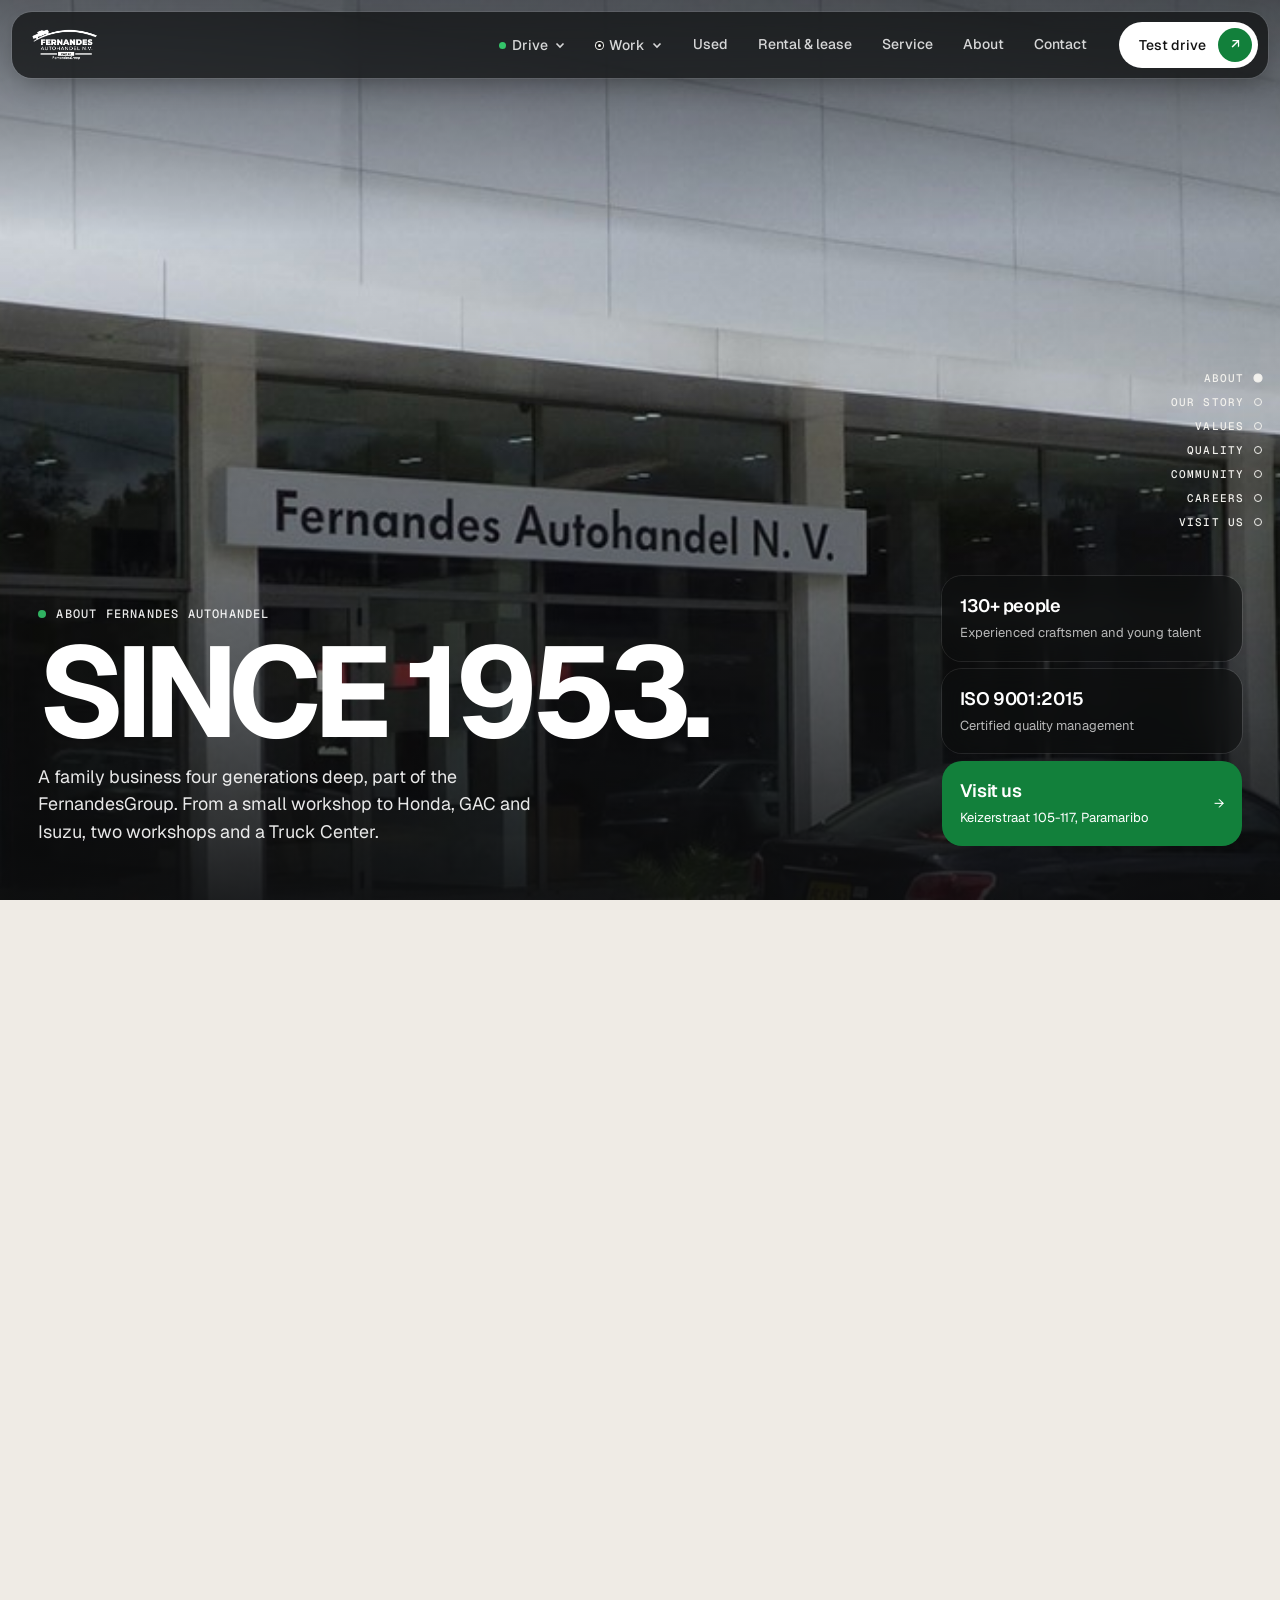
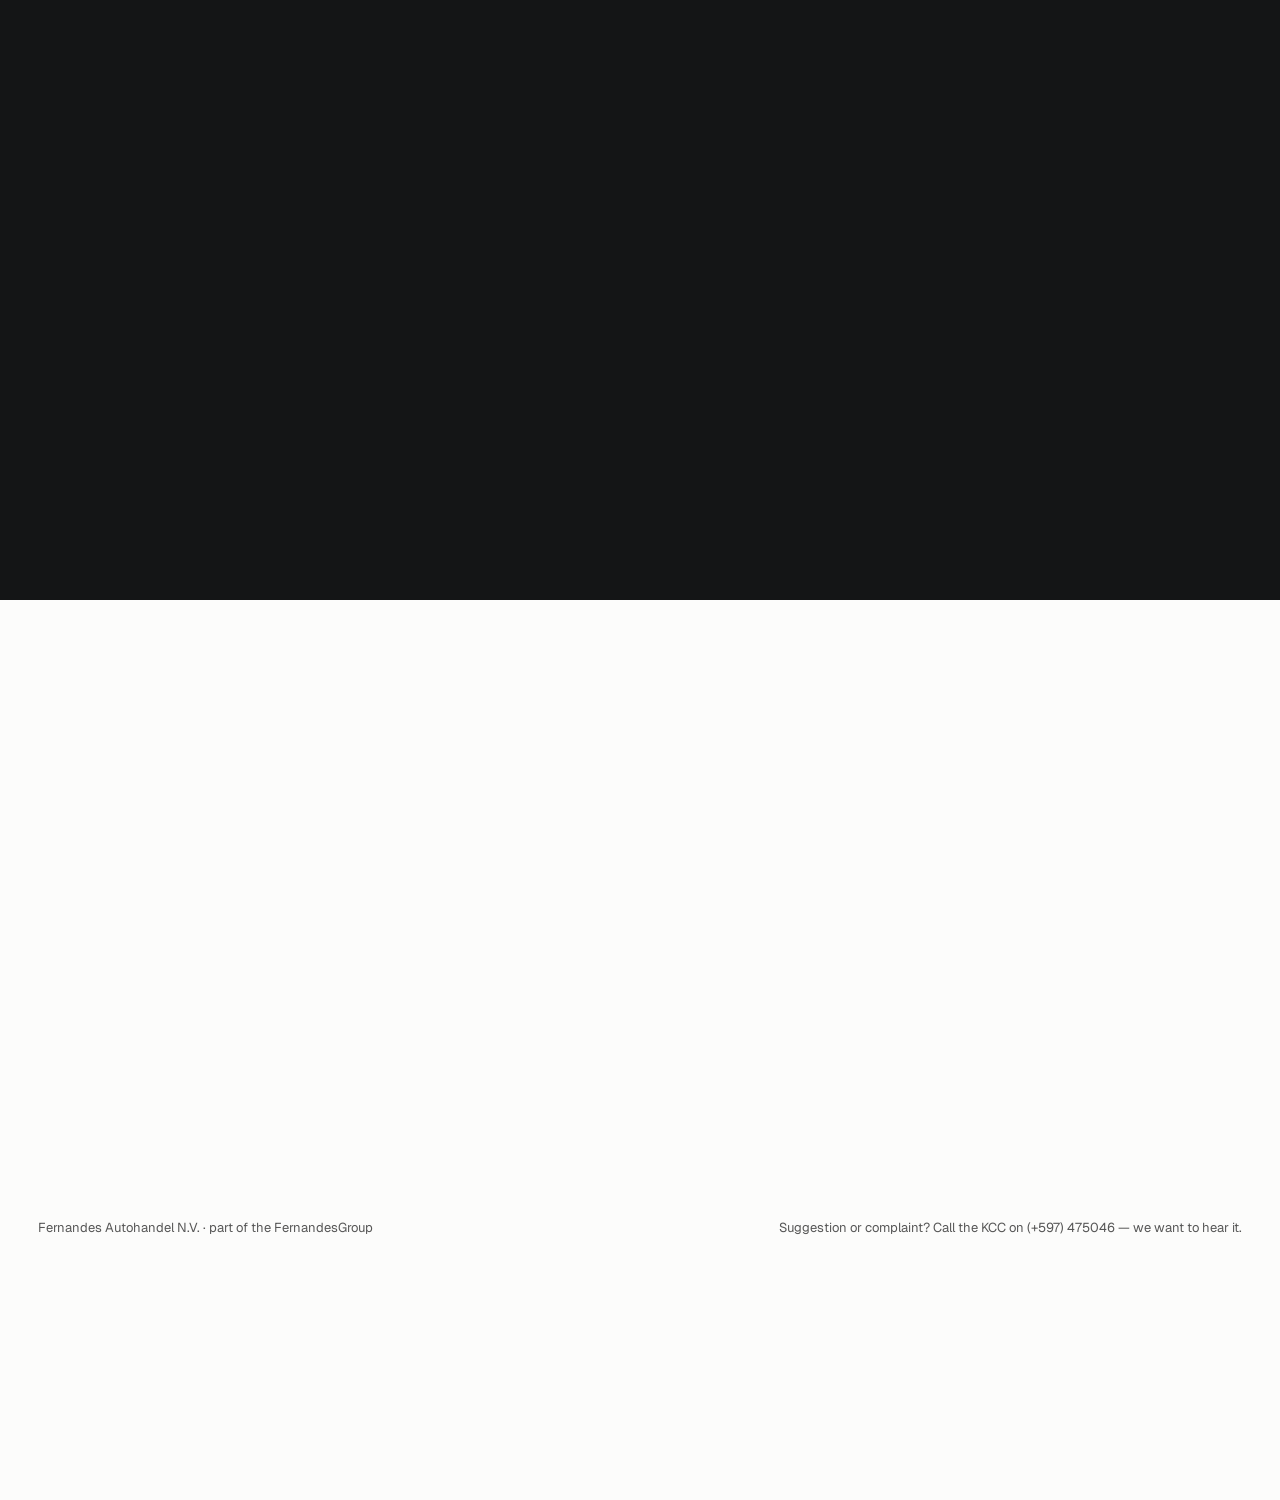
==== about.html @ d8ac900a "About and Service pages - about.html: timeline (1860 Izaak Fernandes, 1953 Technische Zaken ... 2026" ====
<!doctype html>
<html lang="en">
<head>
<meta charset="utf-8">
<meta name="viewport" content="width=device-width, initial-scale=1">
<title>About us — Fernandes Autohandel</title>
<meta name="description" content="Fernandes Autohandel, part of the FernandesGroup: since 1953 in Paramaribo. Our story, mission and values, ISO 9001 quality, community work, careers and locations.">
<link rel="preconnect" href="https://fonts.googleapis.com">
<link rel="preconnect" href="https://fonts.gstatic.com" crossorigin>
<link href="https://fonts.googleapis.com/css2?family=Geist:wght@400;500;600;700&family=Geist+Mono:wght@500&display=swap" rel="stylesheet">
<link rel="stylesheet" href="assets/css/f-base.css?v=7">
<link rel="stylesheet" href="assets/css/f-nav.css?v=7">
<link rel="stylesheet" href="assets/css/f-model.css?v=7">
<link rel="stylesheet" href="assets/css/f-pages.css?v=1">
<link rel="stylesheet" href="assets/css/f-compact.css?v=2">
<style>:root { --stone: #efebe5; }</style>
</head>
<body data-on="dark" data-home="index.html" data-img="assets/img/">

<header class="nav">
  <a class="nav__logo" href="index.html"><img src="assets/img/brand/fernandes-logo-white.png" alt="Fernandes Autohandel N.V."></a>
  <nav class="nav__links" id="nav">
    <button class="nav__item" type="button" data-menu="drive" aria-expanded="false" aria-controls="mega-drive"><i></i>Drive<svg viewBox="0 0 12 12" fill="none" stroke="currentColor" stroke-width="1.6"><path d="M2.5 4.5 6 8l3.5-3.5"/></svg></button>
    <button class="nav__item" type="button" data-menu="work" aria-expanded="false" aria-controls="mega-work"><i></i>Work<svg viewBox="0 0 12 12" fill="none" stroke="currentColor" stroke-width="1.6"><path d="M2.5 4.5 6 8l3.5-3.5"/></svg></button>
    <a href="used.html">Used</a>
    <a href="index.html#services">Rental &amp; lease</a>
    <a href="service.html">Service</a>
    <a href="about.html" aria-current="page">About</a>
    <a href="index.html#contact">Contact</a>
  </nav>
  <a class="btn" href="index.html#contact">Test drive <i>↗</i></a>
  <button class="btn menu-btn" data-menu-toggle aria-expanded="false" aria-controls="nav">Menu <i>≡</i></button>
</header>
<div class="mega" id="mega-drive" data-mega="drive" role="region" aria-label="Drive models"></div>
<div class="mega" id="mega-work" data-mega="work" role="region" aria-label="Work models"></div>
<nav class="dots" aria-label="Sections"></nav>

<!-- 1 · Hero -->
<section class="block block--dark p-hero" id="top" data-block="About">
  <img src="assets/img/fernandes/autoh-nwbouw-170714-fz70-011a_stagesmall.jpg" alt="Fernandes Autohandel building on Keizerstraat" style="object-position:40% center">
  <div class="p-hero__inner">
    <div>
      <span class="p-hero__kicker"><i></i>About Fernandes Autohandel</span>
      <h1>Since 1953.</h1>
      <p class="p-hero__lede">A family business four generations deep, part of the FernandesGroup. From a small workshop to Honda, GAC and Isuzu, two workshops and a Truck Center.</p>
    </div>
    <div class="p-hero__side">
      <div class="p-hero__card"><div><b>130+ people</b><span>Experienced craftsmen and young talent</span></div></div>
      <div class="p-hero__card"><div><b>ISO 9001:2015</b><span>Certified quality management</span></div></div>
      <a class="p-hero__card p-hero__card--accent" href="#visit"><div><b>Visit us</b><span>Keizerstraat 105-117, Paramaribo</span></div><span aria-hidden="true">→</span></a>
    </div>
  </div>
</section>

<!-- 2 · Story -->
<section class="block block--stone" id="story" data-block="Our story">
  <div class="block__head" data-reveal>
    <h2 class="block__title block__title--sm">From a soap factory<span> to the road.</span></h2>
    <div class="tl-nav"><button class="arrow" type="button" data-tl-dir="-1" aria-label="Earlier">←</button><button class="arrow" type="button" data-tl-dir="1" aria-label="Later">→</button></div>
  </div>
  <div class="tl" data-reveal>
    <article class="tl__item"><span class="tl__year">1860</span><span class="tl__dot"></span><h4>Where it all began</h4><p>Izaak Fernandes starts a small soap factory behind his house on Keizerstraat. The roots of the Fernandes family business.</p></article>
    <article class="tl__item"><span class="tl__year">1953</span><span class="tl__dot"></span><h4>Technische Zaken opens</h4><p>On the Klipstenenstraat: Fargo trucks, cars, mopeds, bicycles, parts and outboard motors. The very first car sold is a Plymouth.</p></article>
    <article class="tl__item"><span class="tl__year">1963</span><span class="tl__dot"></span><h4>Isuzu arrives</h4><p>Fernandes becomes Isuzu agent. Isuzu buses gradually replace the Mercedes buses on Surinamese streets.</p></article>
    <article class="tl__item"><span class="tl__year">1971</span><span class="tl__dot"></span><h4>1,000 cars in a year</h4><p>A milestone for a young company in a small market.</p></article>
    <article class="tl__item"><span class="tl__year">1981</span><span class="tl__dot"></span><h4>FernandesGroup</h4><p>Fernandes Concern Beheer N.V. is founded, with Fernandes Autohandel as one of its companies.</p></article>
    <article class="tl__item"><span class="tl__year">1988</span><span class="tl__dot"></span><h4>25 years of Isuzu</h4><p>More than 5,500 Isuzu vehicles, for the bus sector, the police, private and agricultural customers.</p></article>
    <article class="tl__item"><span class="tl__year">1990s</span><span class="tl__dot"></span><h4>First to lease</h4><p>The first company in Suriname to offer leasing, with Suralco, EBS, SWM, Staatsolie and VSH among the first clients.</p></article>
    <article class="tl__item"><span class="tl__year">1997</span><span class="tl__dot"></span><h4>Honda ATVs</h4><p>A hit with mining customers, who reach the interior much faster.</p></article>
    <article class="tl__item"><span class="tl__year">2007</span><span class="tl__dot"></span><h4>Number 1 in trucks</h4><p>Isuzu's "Number 1 Share in Truck Market" award for Suriname, and Honda's Challenging Spirit Award.</p></article>
    <article class="tl__item"><span class="tl__year">2009</span><span class="tl__dot"></span><h4>ISO certified</h4><p>The first ISO 9001 certificate. Today: ISO 9001:2015.</p></article>
    <article class="tl__item"><span class="tl__year">2017</span><span class="tl__dot"></span><h4>Private Lease</h4><p>A brand-new car without unexpected maintenance or repair costs, now for private customers too.</p></article>
    <article class="tl__item"><span class="tl__year">2023</span><span class="tl__dot"></span><h4>70 years</h4><p>Fernandes Autohandel celebrates its 70th anniversary.</p></article>
    <article class="tl__item tl__item--now"><span class="tl__year">2026</span><span class="tl__dot"></span><h4>GAC, and a Truck Center</h4><p>Official and exclusive GAC dealer since 13 February, and the Fernandes Truck Center in Wanica.</p></article>
  </div>
  <div class="heritage" data-reveal>
    <figure class="heritage__photo"><img src="assets/img/fernandes/dsc_5528_stagesmall.jpg" alt="Early vehicles built and sold by Fernandes"><figcaption>The early years</figcaption></figure>
    <div class="heritage__text">
      <span class="mono muted">FernandesGroup · four generations</span>
      <p>Fernandes Autohandel is part of Fernandes Concern Beheer N.V., the FernandesGroup, founded in 1981. Its roots go back to Izaak Fernandes, born 1860. Today the group is led by his great-grandson, Jules Fernandes.</p>
      <p class="muted" style="font-size:14px">Clients include Staatsolie, EBS, SWM and Dalian, alongside thousands of private drivers.</p>
    </div>
  </div>
</section>

<!-- 3 · Mission & values -->
<section class="block block--dark" id="values" data-block="Values">
  <div class="block__head" data-reveal>
    <h2 class="block__title block__title--sm">What drives us<span>.</span></h2>
    <p class="block__lede">Our vision is simple: meeting our customers' transport needs. Seven values decide how we do it.</p>
  </div>
  <div class="mv" data-reveal>
    <div class="mv__mission">
      <span class="mono" style="color:var(--accent-2)">Mission</span>
      <blockquote>Meeting our customers' transport needs with excellent service and quality products, and being the trendsetter in customised automotive products.</blockquote>
      <p>With passionate people and a focus on development, we create a unique customer experience and an inspiring, innovative place to work.</p>
    </div>
    <div class="values">
      <div class="value"><b><i>01</i>Excellence</b><span>We aim for perfect execution in everything we do, and take pride in our work.</span></div>
      <div class="value"><b><i>02</i>Integrity</b><span>We say what we mean and do what we say, without bending the truth.</span></div>
      <div class="value"><b><i>03</i>Innovation</b><span>We aim to set the trend, using our creativity and talent for our customers.</span></div>
      <div class="value"><b><i>04</i>Respect</b><span>Everyone has a voice, built on acceptance, trust and appreciation.</span></div>
      <div class="value"><b><i>05</i>Responsibility</b><span>We take ownership and stand by our actions.</span></div>
      <div class="value"><b><i>06</i>Loyalty</b><span>Long-term relationships with each other, our customers and our suppliers.</span></div>
      <div class="value value--wide"><b><i>07</i>Adaptability</b><span>We adjust our ways of working, plans and priorities when challenges and needs change.</span></div>
    </div>
  </div>
</section>

<!-- 4 · Quality -->
<section class="block block--white" id="quality" data-block="Quality">
  <div class="block__head" data-reveal>
    <h2 class="block__title block__title--sm">Quality you can check<span>.</span></h2>
    <p class="block__lede">Our customers range from private drivers to multinationals, government, oil, banks and insurers. Our HSEQ policy is how we keep all of them satisfied, safely.</p>
  </div>
  <div class="q" data-reveal>
    <div class="q__cert">
      <img src="assets/img/about/iso_9001-nld-c536920-2-20260716.jpg" alt="DNV ISO 9001:2015 management system certificate for Fernandes Autohandel">
      <div><span class="mono muted">ISO 9001:2015</span><h4 style="margin-top:6px">Certified management system</h4><p>Fernandes Autohandel on Keizerstraat is certified to ISO 9001:2015, audited by DNV.</p><p>Our management system is built on continuous improvement: internal audits, customer feedback and yearly policy reviews.</p></div>
    </div>
    <div class="q__pillars">
      <div class="pillar"><i>1</i><div><h4>Process management for continuous improvement</h4><p>Clear responsibilities and procedures, removing work-related risks, and training and motivating our people.</p></div></div>
      <div class="pillar"><i>2</i><div><h4>A sustainable partner</h4><p>Meeting every legal requirement, lasting relationships with stakeholders, and waste handled responsibly: reduce, reuse, recycle.</p></div></div>
      <div class="pillar"><i>3</i><div><h4>Customer intimacy through operational excellence</h4><p>Putting ourselves in the customer's shoes, asking for feedback and improving our processes with it.</p></div></div>
      <p class="q__sign">HSEQ policy signed by Patrick Pengel, Director, Paramaribo, 7 March 2026.</p>
    </div>
  </div>
</section>

<!-- 5 · Community -->
<section class="block block--stone" id="community" data-block="Community">
  <div class="block__head" data-reveal>
    <h2 class="block__title block__title--sm">Part of the community<span>.</span></h2>
    <p class="block__lede">Fernandes is always glad to contribute to the social development of Suriname and its people. A few recent projects:</p>
  </div>
  <div class="cards3" data-reveal>
    <article class="c3"><div class="c3__img"><img src="assets/img/about/school-donation.jpg" alt="Children of OS 2 Goejaba with new school bags"></div><div class="c3__body"><i>July 2025 · Share the Love</i><h4>A school in the interior</h4><p>Together with Rico Astrando Bommel, a donation for primary school OS 2 Goejaba in Sipaliwini.</p></div></article>
    <article class="c3"><div class="c3__img"><img src="assets/img/about/50-ballen-sponsor.jpg" alt="Girls' basketball camp with donated balls at the Isuzu sign"></div><div class="c3__body"><i>September 2025 · Sport</i><h4>50 basketballs for SBA</h4><p>For the first girls' basketball camp in Suriname, organised by the Surinamese Basketball Association.</p></div></article>
    <article class="c3"><div class="c3__img"><img src="assets/img/about/safety-day.jpeg" alt="Fernandes staff during World Day for Safety and Health at Work"></div><div class="c3__body"><i>April 2025 · Our people</i><h4>World Day for Safety and Health</h4><p>A day for our own team: safety and health at work come first.</p></div></article>
  </div>
</section>

<!-- 6 · Careers -->
<section class="block block--dark" id="careers" data-block="Careers">
  <div class="block__head" data-reveal>
    <h2 class="block__title block__title--sm">Work with us<span>.</span></h2>
    <p class="block__lede">A healthy mix of experienced craftsmen and young, driven people, working together so our customers are and stay satisfied.</p>
  </div>
  <div class="careers" data-reveal>
    <div class="careers__photo"><img src="assets/img/service/service.jpg" alt="Fernandes technician working on an engine"><div class="big"><small>Our team</small>130+</div></div>
    <div class="careers__side">
      <div class="jobs-list">
        <a class="job-row" href="mailto:FAH.HRM@Fernandes.sr?subject=Application%3A%20Automotive%20Technician"><div><b>Automotive Technician</b><br><span>Workshop · full-time</span></div><em>Paramaribo</em><span aria-hidden="true">→</span></a>
        <a class="job-row" href="mailto:FAH.HRM@Fernandes.sr?subject=Application%3A%20Sales%20Representative%20Fleet"><div><b>Sales Representative Fleet</b><br><span>Sales · full-time</span></div><em>Paramaribo</em><span aria-hidden="true">→</span></a>
        <a class="job-row" href="mailto:FAH.HRM@Fernandes.sr?subject=Application%3A%20Sales%20Representative%20Parts"><div><b>Sales Representative Parts</b><br><span>Parts · full-time</span></div><em>Paramaribo</em><span aria-hidden="true">→</span></a>
        <a class="job-row" href="mailto:FAH.HRM@Fernandes.sr?subject=Application%3A%20Parts%20Assistant"><div><b>Parts Assistant</b><br><span>Parts · full-time</span></div><em>Guyana</em><span aria-hidden="true">→</span></a>
        <a class="job-row" href="mailto:FAH.HRM@Fernandes.sr?subject=Open%20application"><div><b>Open application</b><br><span>Don't see your role? Tell us who you are.</span></div><em>Any</em><span aria-hidden="true">→</span></a>
      </div>
      <div class="tile"><span class="mono muted">How to apply</span><h4>Send your letter and CV to HRM</h4><p>Email <a href="mailto:FAH.HRM@Fernandes.sr" style="text-decoration:underline">FAH.HRM@Fernandes.sr</a>, or bring it to Keizerstraat 105-117, attn. HRM.</p></div>
      <p class="src" style="font-size:12px;opacity:.55">Vacancy titles taken from the current website; the live list is kept up to date by HRM.</p>
    </div>
  </div>
</section>

<!-- 7 · Visit us -->
<section class="block block--white" id="visit" data-block="Visit us">
  <div class="block__head" data-reveal>
    <h2 class="block__title block__title--sm">Visit us<span>.</span></h2>
    <span class="open-now" data-open-now>Open now</span>
  </div>
  <div class="locs" data-reveal>
    <div class="loc">
      <span class="mono" style="opacity:.6">Showroom · Workshop · Parts · KCC</span>
      <h4>Keizerstraat 105-117</h4>
      <table class="hours"><tr><td>Monday – Friday</td><td>8:00 – 16:30</td></tr><tr><td>Saturday</td><td>9:00 – 13:00</td></tr><tr><td>Sunday</td><td>Closed</td></tr></table>
      <dl><dt>KCC</dt><dd><a href="tel:+597475046">(+597) 475046</a></dd><dt>Sales</dt><dd>WhatsApp 891-9554</dd><dt>Service</dt><dd>WhatsApp 842-7943</dd></dl>
    </div>
    <div class="loc">
      <span class="mono" style="opacity:.6">Paramaribo</span>
      <h4>Jaggernath Lachmonstraat 126</h4>
      <p style="font-size:14px;opacity:.7">Our second location in Paramaribo.</p>
      <div class="loc__img"><img src="assets/img/service/diensten1920.jpg" alt="Fernandes reception desk"></div>
    </div>
    <div class="loc">
      <span class="mono" style="opacity:.6">Trucks · Heavy equipment</span>
      <h4>Fernandes Truck Center</h4>
      <dl><dt>Address</dt><dd>Martin Luther Kingweg Br290 (ARDAC Complex), Wanica</dd><dt>Phone</dt><dd><a href="tel:+5978898885">(+597) 889-8885</a></dd><dt>Phone</dt><dd><a href="tel:+5978887945">(+597) 888-7945</a></dd></dl>
      <div class="loc__img"><img src="assets/img/trucks/f-series.jpg" alt="Isuzu trucks" style="object-position:70% center"></div>
    </div>
  </div>
  <div class="legal" style="opacity:.7"><span>Fernandes Autohandel N.V. · part of the FernandesGroup</span><span>Suggestion or complaint? Call the KCC on (+597) 475046 — we want to hear it.</span></div>
</section>

<script src="assets/data/models.js?v=7"></script>
<script src="assets/js/f-base.js?v=7"></script>
<script src="assets/js/f-nav.js?v=7"></script>
<script src="assets/js/f-pages.js?v=1"></script>
</body>
</html>
---- assets/css/f-base.css ----
/* Shared base for the "F" family of style proposals (Drive & Work). */
html, body { background: #f0f0ee; }
:root {
  --paper: #f0f0ee;
  --paper-2: #e6e6e2;
  --white: #fcfcfb;
  --ink: #121212;
  --ink-2: #3a3a3a;
  --muted: #63615b;           /* 4.5:1+ on paper and stone */
  --rule: rgba(18, 18, 18, .14);
  --work: #141516;
  --work-2: #1e2021;
  --work-3: #2a2d2e;
  --on-work: #f2f1ed;
  --accent: #12803b;            /* Fernandes green, deep enough for white text (5:1) */
  --accent-2: #34c46a;          /* green on dark */
  --sans: 'Geist', system-ui, sans-serif;
  --mono: 'Geist Mono', ui-monospace, monospace;
  --gutter: clamp(18px, 3vw, 44px);
  --ease: cubic-bezier(.22, 1, .36, 1);
}
* { box-sizing: border-box; margin: 0; }
/* No scroll-snap: with a mouse wheel it pulls every small step back to the block start. */
html { overflow-x: clip; }   /* paging + anchor scrolling are animated in f-base.js */
body { color: var(--ink); font: 400 16px/1.55 var(--sans); -webkit-font-smoothing: antialiased; -moz-osx-font-smoothing: grayscale; }
::selection { background: rgba(24, 154, 69, .25); }
img { display: block; max-width: 100%; }
a { color: inherit; text-decoration: none; }
.mono { font: 500 11px var(--mono); letter-spacing: .08em; text-transform: uppercase; }
.muted { color: var(--muted); }

/* ---------- Nav (adapts to the block underneath) ---------- */
.nav { position: fixed; z-index: 60; inset: 0 0 auto; display: flex; align-items: center; gap: 24px; padding: 16px var(--gutter); transition: color .4s, background .4s; }
.nav__logo { background: #fff; border-radius: 10px; padding: 5px 10px; box-shadow: 0 1px 3px rgba(0,0,0,.08); }
.nav__logo img { height: 32px; width: auto; }
.nav__links { display: flex; gap: 22px; margin-left: auto; font-size: 14px; font-weight: 500; }
.nav__links a { opacity: .8; transition: opacity .2s; }
.nav__links a:hover { opacity: 1; }
body[data-on="dark"] .nav { color: var(--on-work); }
body[data-on="dark"] .nav__links a { text-shadow: 0 2px 16px rgba(0,0,0,.45); }
.nav .menu-btn { display: none; }

/* ---------- Buttons ---------- */
.btn { display: inline-flex; align-items: center; justify-content: space-between; gap: 12px; height: 46px; padding: 0 6px 0 20px; border-radius: 999px; background: var(--ink); color: #fff; font: 500 14px var(--sans); border: 0; cursor: pointer; white-space: nowrap; transition: transform .2s, background .3s, color .3s; box-shadow: 0 1px 2px rgba(5,26,36,.1), 0 4px 4px rgba(5,26,36,.09), 0 9px 6px rgba(5,26,36,.05); }
.btn i { width: 34px; height: 34px; border-radius: 50%; background: var(--accent); color: #fff; display: grid; place-items: center; font-style: normal; transition: transform .35s var(--ease); }
.btn:hover i { transform: rotate(-45deg); }
.btn:active { transform: scale(.97); }
.btn--light { background: var(--white); color: var(--ink); box-shadow: 0 0 0 .5px rgba(0,0,0,.06), 0 4px 30px rgba(0,0,0,.08); }
.btn--light i { background: var(--ink); }
.btn--ghost { background: transparent; color: inherit; box-shadow: inset 0 0 0 1.5px currentColor; }
.btn--ghost i { background: currentColor; }
.btn--ghost i b { color: var(--work); font-weight: 400; }
body[data-on="dark"] .nav .btn { background: var(--on-work); color: var(--work); }

/* ---------- Full-screen blocks ---------- */
.block { position: relative; min-height: 100vh; min-height: 100svh; scroll-snap-align: start; padding: 104px var(--gutter) 48px; display: flex; flex-direction: column; overflow: hidden; }
.block--dark { background: var(--work); color: var(--on-work); }
.block--white { background: var(--white); }
.block__head { display: flex; justify-content: space-between; align-items: end; gap: 24px; flex-wrap: wrap; margin-bottom: clamp(24px, 4vh, 44px); }
.block__title { font-size: clamp(56px, 8.4vw, 136px); font-weight: 700; letter-spacing: -.06em; line-height: .82; text-transform: uppercase; }
.block__title--sm { font-size: clamp(40px, 5.4vw, 84px); letter-spacing: -.05em; line-height: .9; text-transform: none; font-weight: 600; }
.block__title span { color: var(--muted); }
.block--dark .block__title span { color: #77797a; }
.block__lede { max-width: 30rem; font-size: 17px; color: var(--ink-2); }
.block--dark .block__lede { color: rgba(242,241,237,.7); }

/* side index of blocks */
.dots { position: fixed; z-index: 55; right: 18px; top: 50%; transform: translateY(-50%); display: grid; gap: 10px; }
.dots a { display: flex; align-items: center; justify-content: flex-end; gap: 10px; font: 500 11px var(--mono); letter-spacing: .1em; text-transform: uppercase; color: var(--ink); opacity: .45; transition: opacity .3s, color .3s; }
.dots a span { opacity: 0; transform: translateX(6px); transition: opacity .3s, transform .3s var(--ease); }
.dots a i { width: 8px; height: 8px; border-radius: 50%; border: 1.5px solid currentColor; transition: background .3s, transform .3s; }
.dots a:hover span, .dots a.on span { opacity: 1; transform: none; }
.dots a.on { opacity: 1; }
.dots a.on i { background: currentColor; transform: scale(1.15); }
body[data-on="dark"] .dots a { color: var(--on-work); }

/* ---------- Model cards (Drive / Work) ---------- */
.models { display: grid; grid-template-columns: repeat(4, 1fr); gap: 12px; flex: 1; min-height: 0; }
.model { position: relative; border-radius: 28px; overflow: hidden; display: flex; flex-direction: column; justify-content: flex-end; padding: 22px; min-height: 340px; isolation: isolate; color: #fff; }
.model > img, .model .ytbg { position: absolute; inset: 0; width: 100%; height: 100%; object-fit: cover; z-index: -2; transition: transform .8s var(--ease); }
.model:hover > img { transform: scale(1.05); }
.model::after { content: ''; position: absolute; inset: 0; z-index: -1; background: linear-gradient(180deg, rgba(0,0,0,.25) 0%, rgba(0,0,0,0) 30%, rgba(0,0,0,.72) 100%); }
.model__kind { position: absolute; top: 18px; left: 18px; font: 500 11px var(--mono); letter-spacing: .08em; text-transform: uppercase; background: rgba(255,255,255,.16); backdrop-filter: blur(10px); -webkit-backdrop-filter: blur(10px); padding: 6px 10px; border-radius: 999px; }
.model__go { position: absolute; top: 14px; right: 14px; width: 40px; height: 40px; border-radius: 50%; display: grid; place-items: center; background: rgba(255,255,255,.18); backdrop-filter: blur(10px); -webkit-backdrop-filter: blur(10px); transition: transform .35s var(--ease), background .3s, color .3s; }
.model:hover .model__go { transform: rotate(-45deg); background: #fff; color: var(--ink); }
.model h3 { font-size: clamp(26px, 2.3vw, 36px); font-weight: 600; letter-spacing: -.04em; line-height: 1; }
.model p { font-size: 14px; opacity: .8; margin-top: 6px; }
.model .from { display: inline-block; margin-top: 12px; font: 500 12px var(--mono); letter-spacing: .04em; padding: 6px 10px; border-radius: 999px; background: rgba(0,0,0,.35); backdrop-filter: blur(8px); -webkit-backdrop-filter: blur(8px); }

/* ---------- Fernandes block ---------- */
.fern { display: grid; grid-template-columns: 5fr 7fr; gap: 12px; flex: 1; min-height: 0; }
.fern__text { display: flex; flex-direction: column; justify-content: space-between; gap: 28px; padding: 8px 24px 8px 0; }
.fern .block__title--sm { font-size: clamp(32px, 3.6vw, 56px); }
.fern__year { font-size: clamp(88px, 12vw, 190px); font-weight: 700; letter-spacing: -.07em; line-height: .78; }
.fern__year small { display: block; font: 500 12px var(--mono); letter-spacing: .08em; text-transform: uppercase; color: var(--muted); margin-bottom: 14px; }
.facts { display: grid; grid-template-columns: 1fr 1fr; border-top: 1px solid var(--rule); }
.facts div { padding: 16px 16px 16px 0; border-bottom: 1px solid var(--rule); }
.facts div:nth-child(even) { padding-left: 16px; border-left: 1px solid var(--rule); }
.facts b { display: block; font-size: 22px; font-weight: 600; letter-spacing: -.03em; }
.facts span { font-size: 13px; color: var(--muted); }
.fern__media { display: grid; grid-template-columns: 1fr 1fr; grid-template-rows: 1.4fr 1fr; gap: 12px; min-height: 520px; }
.photo { position: relative; border-radius: 28px; overflow: hidden; background: var(--paper-2); }
.photo img { position: absolute; inset: 0; width: 100%; height: 100%; object-fit: cover; transition: transform .8s var(--ease); }
.photo:hover img { transform: scale(1.03); }
.photo--wide { grid-column: span 2; }
.photo figcaption { position: absolute; left: 14px; bottom: 14px; right: 14px; display: flex; flex-wrap: wrap; justify-content: space-between; gap: 8px; align-items: end; }
.photo figcaption span { font: 500 11px var(--mono); letter-spacing: .06em; text-transform: uppercase; background: var(--white); color: var(--ink); padding: 7px 11px; border-radius: 999px; }
.photo .todo { background: #ffe9a8 !important; }
.bw img { filter: grayscale(1) contrast(1.05); }

/* ---------- Services + compact used list ---------- */
.svc { display: grid; grid-template-columns: repeat(4, 1fr); gap: 12px; }
.svc a { border-radius: 24px; padding: 22px; min-height: 190px; display: flex; flex-direction: column; justify-content: space-between; background: var(--white); box-shadow: 0 4px 16px rgba(0,0,0,.05); transition: transform .3s var(--ease); }
.block--dark .svc a { background: var(--work-2); box-shadow: none; }
.svc a:hover { transform: translateY(-4px); }
.svc h4 { font-size: 24px; font-weight: 600; letter-spacing: -.035em; line-height: 1.05; }
.svc p { font-size: 14px; opacity: .65; margin-top: 6px; }
.svc a.svc--accent { background: var(--accent); color: #fff; }

.used { margin-top: 12px; border-radius: 24px; background: var(--white); box-shadow: 0 4px 16px rgba(0,0,0,.05); padding: 20px 24px; display: grid; grid-template-columns: 260px 1fr; gap: 24px; align-items: start; }
.block--dark .used { background: var(--work-2); box-shadow: none; }
.used h4 { font-size: 22px; font-weight: 600; letter-spacing: -.03em; }
.used__count { font-size: 14px; color: var(--muted); margin: 4px 0 14px; }
.used table { width: 100%; border-collapse: collapse; font-size: 14px; }
.used td { padding: 10px 8px; border-top: 1px solid var(--rule); white-space: nowrap; }
.block--dark .used td { border-color: rgba(242,241,237,.12); }
.used tr:first-child td { border-top: 0; }
.used td:first-child { font-weight: 600; white-space: normal; }
.used td.num { text-align: right; font-variant-numeric: tabular-nums; }
.used tr:hover td { background: rgba(0,0,0,.02); }
.tag { display: inline-flex; align-items: center; gap: 6px; font: 500 11px var(--mono); letter-spacing: .06em; text-transform: uppercase; padding: 4px 8px; border-radius: 999px; background: var(--paper); color: var(--ink); }
.tag::before { content: ''; width: 6px; height: 6px; border-radius: 50%; background: var(--accent); }
.tag--sold::before { background: #b23a2e; }
.sold td { color: var(--muted); }
.sold td.num { text-decoration: line-through; }

/* ---------- Contact / footer block ---------- */
.contact { display: grid; grid-template-columns: 1.2fr 1fr 1fr; gap: 12px; flex: 1; }
.contact__cta { border-radius: 28px; background: var(--accent); color: #fff; padding: clamp(24px, 3vw, 40px); display: flex; flex-direction: column; justify-content: space-between; gap: 24px; }
.contact__cta h3 { font-size: clamp(44px, 5vw, 80px); font-weight: 700; letter-spacing: -.06em; line-height: .85; text-transform: uppercase; }
.contact__cta .btn { background: #fff; color: var(--ink); }
.contact__cta .btn i { background: var(--ink); }
.loc { border-radius: 28px; background: var(--work-2); padding: 24px; display: flex; flex-direction: column; gap: 14px; }
.block:not(.block--dark) .loc { background: var(--white); box-shadow: 0 4px 16px rgba(0,0,0,.05); }
.loc h4 { font-size: 22px; font-weight: 600; letter-spacing: -.03em; }
.loc dl { display: grid; grid-template-columns: 90px 1fr; gap: 8px 12px; font-size: 14px; }
.loc dt { font: 500 11px var(--mono); letter-spacing: .06em; text-transform: uppercase; opacity: .72; padding-top: 2px; }
.loc .loc__img { border-radius: 18px; overflow: hidden; aspect-ratio: 16 / 7; margin-top: auto; }
.loc .loc__img img { width: 100%; height: 100%; object-fit: cover; }
.legal { display: flex; justify-content: space-between; flex-wrap: wrap; gap: 12px; margin-top: 24px; font-size: 13px; opacity: .55; }

/* ---------- Reveal ---------- */
[data-reveal] { opacity: 0; transform: translateY(26px); transition: opacity .8s var(--ease), transform .8s var(--ease); }
[data-reveal].in { opacity: 1; transform: none; }
@media (prefers-reduced-motion: reduce) { html { scroll-behavior: auto; } [data-reveal] { opacity: 1; transform: none; } }

/* ---------- Responsive ---------- */
@media (max-width: 1100px) {
  .nav__links, .nav > .btn:not(.menu-btn) { display: none; }
  .nav .menu-btn { display: inline-flex; margin-left: auto; }
  body.menu-open .nav__links { display: flex; flex-direction: column; position: fixed; top: 70px; left: 12px; right: 12px; padding: 18px; border-radius: 24px; background: var(--white); color: var(--ink); box-shadow: 0 20px 40px rgba(0,0,0,.15); }
  .dots { display: none; }
  .models { grid-template-columns: repeat(2, 1fr); }
  .fern { grid-template-columns: 1fr; }
  .fern__text { padding: 0; }
  .svc { grid-template-columns: repeat(2, 1fr); }
  .used { grid-template-columns: 1fr; }
  .contact { grid-template-columns: 1fr; }
}
@media (max-width: 640px) {
  .block { padding-top: 92px; }
  .models { grid-template-columns: 1fr; }
  .model { min-height: 260px; }
  .fern__media { grid-template-rows: 220px 160px; min-height: 0; }
  .svc { grid-template-columns: 1fr; }
  .used td:nth-child(3), .used td:nth-child(4) { display: none; }
  .facts { grid-template-columns: 1fr; }
  .facts div:nth-child(even) { padding-left: 0; border-left: 0; }
}
---- assets/css/f-nav.css ----
/* Shared nav: dark glass bar with white logo + Drive/Work mega menus. */
/* ================= Nav: one dark glass bar, readable on every background ================= */
.nav { top: 12px; left: 12px; right: 12px; padding: 10px 10px 10px 18px; border-radius: 20px; color: #fff; background: rgba(14, 15, 16, .74); backdrop-filter: blur(18px) saturate(1.5); -webkit-backdrop-filter: blur(18px) saturate(1.5); box-shadow: 0 0 0 1px rgba(255,255,255,.08), 0 10px 30px -10px rgba(0,0,0,.45); gap: 18px; }
body[data-on="dark"] .nav { color: #fff; }
.nav__logo { background: none; box-shadow: none; padding: 0; }
.nav__logo img { height: 38px; }
.nav__links { gap: 2px; font-size: 14px; }
.nav__links > a, .nav__item { opacity: 1; color: rgba(255,255,255,.82); padding: 9px 14px; border-radius: 999px; transition: background .2s, color .2s; text-shadow: none !important; }
.nav__links > a:hover, .nav__item:hover, .nav__item[aria-expanded="true"] { background: rgba(255,255,255,.1); color: #fff; }
.nav__item { display: inline-flex; align-items: center; gap: 6px; border: 0; background: none; font: 500 14px var(--sans); cursor: pointer; }
.nav__item svg { width: 12px; height: 12px; transition: transform .3s var(--ease); }
.nav__item[aria-expanded="true"] svg { transform: rotate(180deg); }
.nav__item i { width: 7px; height: 7px; border-radius: 50%; background: var(--accent-2); }
.nav__item[data-menu="work"] i { background: #f2f1ed; box-shadow: inset 0 0 0 2px #141516, 0 0 0 1px #f2f1ed; }
.nav > .btn, body[data-on="dark"] .nav .btn { background: #fff; color: var(--ink); box-shadow: none; }
.nav .menu-btn { background: rgba(255,255,255,.12); color: #fff; }
.nav .menu-btn i { background: #fff; color: var(--ink); }

/* ================= Mega menu ================= */
.mega { position: fixed; z-index: 59; top: 84px; left: 12px; right: 12px; border-radius: 24px; padding: 28px; color: #fff; background: rgba(14, 15, 16, .9); backdrop-filter: blur(22px) saturate(1.5); -webkit-backdrop-filter: blur(22px) saturate(1.5); box-shadow: 0 0 0 1px rgba(255,255,255,.08), 0 30px 60px -20px rgba(0,0,0,.6); display: grid; grid-template-columns: 1fr 300px; gap: 28px; opacity: 0; visibility: hidden; transform: translateY(-8px); transition: opacity .25s, transform .35s var(--ease), visibility 0s .35s; max-height: calc(100vh - 100px); overflow: auto; }
.mega.open { opacity: 1; visibility: visible; transform: none; transition: opacity .25s, transform .35s var(--ease); }
.mega__cols { display: grid; gap: 24px; grid-template-columns: repeat(var(--cols, 2), 1fr); }
.mega__col h5 { display: flex; justify-content: space-between; align-items: center; font: 500 11px var(--mono); letter-spacing: .1em; text-transform: uppercase; color: rgba(255,255,255,.55); padding-bottom: 10px; margin-bottom: 6px; border-bottom: 1px solid rgba(255,255,255,.1); }
.mega__list { display: grid; grid-template-columns: repeat(2, 1fr); gap: 4px; }
.mega__col--one .mega__list { grid-template-columns: 1fr; }
.mega__model { display: flex; align-items: center; gap: 12px; padding: 8px; border-radius: 14px; transition: background .2s; }
.mega__model:hover { background: rgba(255,255,255,.08); }
.mega__model img { width: 72px; height: 48px; border-radius: 10px; object-fit: cover; flex: none; }
.mega__model b { display: block; font-size: 15px; font-weight: 600; letter-spacing: -.01em; }
.mega__model span { font-size: 12px; color: rgba(255,255,255,.55); }
.mega__side { display: flex; flex-direction: column; gap: 8px; }
.mega__feature { position: relative; border-radius: 18px; overflow: hidden; aspect-ratio: 4 / 3; display: flex; align-items: end; padding: 16px; isolation: isolate; }
.mega__feature img { position: absolute; inset: 0; width: 100%; height: 100%; object-fit: cover; z-index: -2; }
.mega__feature::after { content: ''; position: absolute; inset: 0; z-index: -1; background: linear-gradient(0deg, rgba(0,0,0,.75), rgba(0,0,0,0) 60%); }
.mega__feature b { font-size: 20px; font-weight: 600; letter-spacing: -.03em; display: block; }
.mega__feature span { font-size: 13px; opacity: .8; }
.mega__link { display: flex; justify-content: space-between; align-items: center; padding: 12px 14px; border-radius: 14px; background: rgba(255,255,255,.06); font-size: 14px; font-weight: 500; transition: background .2s; }
.mega__link:hover { background: rgba(255,255,255,.12); }
.mega__link--accent { background: var(--accent); }
.mega__link--accent:hover { background: #1fae50; }

@media (max-width: 1100px) {
  .mega { top: 78px; grid-template-columns: 1fr; padding: 18px; }
  .mega__cols { grid-template-columns: 1fr; }
  .mega__list { grid-template-columns: 1fr 1fr; }
  .mega__side { display: none; }
  body.menu-open .nav__links { background: rgba(14,15,16,.95); color: #fff; top: 78px; }
  body.menu-open .nav__links > a, body.menu-open .nav__item { width: 100%; justify-content: space-between; }
}
@media (max-width: 760px) {
  .mega__list { grid-template-columns: 1fr; }
}

/* Auto-hide: the bar slides away while scrolling down so it never sits on top of text. */
.nav { transition: transform .45s var(--ease), color .4s, background .4s; }
body.nav-hidden .nav { transform: translateY(calc(-100% - 24px)); }
body.nav-hidden .mega { opacity: 0; visibility: hidden; }
---- assets/css/f-model.css ----
/* Model page template (Switch design). Each model sets its own theme on :root:
   --paint      current paint colour (changes with the colour picker)
   --paint-ink  text colour on top of --paint
   --stone      the model's light background tone                                   */
:root { --paint: #8c1d2b; --paint-ink: #fff; --stone: #efebe5; }
body { background: var(--stone); }
.block--stone { background: var(--stone); }
.paint-dot { display: inline-block; width: 10px; height: 10px; border-radius: 50%; background: var(--paint); box-shadow: 0 0 0 2px rgba(255,255,255,.25); transition: background .6s; }
.btn--paint { background: var(--paint); color: var(--paint-ink); transition: background .6s, color .6s, transform .2s; }
.btn--paint i { background: rgba(255,255,255,.22); }

/* ---------- Model bar (appears after the hero) ---------- */
.mbar { position: fixed; z-index: 58; top: 86px; left: 50%; transform: translate(-50%, -12px); opacity: 0; visibility: hidden; display: flex; align-items: center; gap: 4px; padding: 6px 6px 6px 16px; border-radius: 999px; color: #fff; background: rgba(14,15,16,.74); backdrop-filter: blur(18px) saturate(1.5); -webkit-backdrop-filter: blur(18px) saturate(1.5); box-shadow: 0 0 0 1px rgba(255,255,255,.08), 0 10px 30px -10px rgba(0,0,0,.45); transition: opacity .3s, transform .4s var(--ease), visibility 0s .4s; max-width: calc(100% - 24px); }
.mbar.show { opacity: 1; visibility: visible; transform: translate(-50%, 0); transition: opacity .3s, transform .4s var(--ease); }
.mbar__name { display: flex; align-items: center; gap: 8px; font-weight: 600; letter-spacing: -.02em; margin-right: 8px; white-space: nowrap; }
.mbar__links { display: flex; gap: 2px; overflow-x: auto; scrollbar-width: none; }
.mbar__links::-webkit-scrollbar { display: none; }
.mbar__links a { padding: 8px 12px; border-radius: 999px; font-size: 13px; font-weight: 500; color: rgba(255,255,255,.72); white-space: nowrap; transition: background .2s, color .2s; }
.mbar__links a:hover { color: #fff; background: rgba(255,255,255,.08); }
.mbar__links a.on { color: #fff; background: rgba(255,255,255,.14); }
.mbar__price { font: 500 12px var(--mono); padding: 0 10px; white-space: nowrap; opacity: .8; }
.mbar .btn { height: 38px; padding-left: 16px; }
.mbar .btn i { width: 28px; height: 28px; }

/* ---------- Hero ---------- */
.m-hero { padding: 0; justify-content: flex-end; color: #fff; }
.m-hero .ytbg { z-index: 0; }
.m-hero::after { content: ''; position: absolute; inset: 0; z-index: 1; pointer-events: none; background: linear-gradient(180deg, rgba(0,0,0,.45) 0%, rgba(0,0,0,0) 22%, rgba(0,0,0,0) 45%, rgba(0,0,0,.82) 100%); }
.m-hero__inner { position: relative; z-index: 2; display: grid; grid-template-columns: 1fr auto; align-items: end; gap: 32px; padding: 0 var(--gutter) clamp(32px, 6vh, 56px); }
.m-hero__kicker { display: flex; align-items: center; gap: 10px; font: 500 12px var(--mono); letter-spacing: .1em; text-transform: uppercase; opacity: .85; }
/* --h1 / --h1m: per model, so longer names ("D-Max", "Aion V") stay on one line */
.m-hero h1 { font-size: var(--h1, clamp(120px, 22vw, 340px)); white-space: nowrap; font-weight: 700; letter-spacing: -.075em; line-height: .78; margin: 12px 0 18px -0.04em; text-shadow: 0 20px 60px rgba(0,0,0,.25); }
.m-hero__tag { font-size: clamp(20px, 2vw, 28px); font-weight: 500; letter-spacing: -.03em; max-width: 22ch; }
.m-hero__side { display: grid; gap: 16px; min-width: 300px; padding: 20px; border-radius: 24px; background: rgba(14,15,16,.55); backdrop-filter: blur(16px); -webkit-backdrop-filter: blur(16px); box-shadow: 0 0 0 1px rgba(255,255,255,.1); }
.m-hero__facts { display: grid; grid-template-columns: repeat(3, 1fr); gap: 1px; background: rgba(255,255,255,.12); border-radius: 14px; overflow: hidden; }
.m-hero__facts div { background: rgba(14,15,16,.6); padding: 12px; }
.m-hero__facts b { display: block; font-size: 20px; font-weight: 600; letter-spacing: -.03em; }
.m-hero__facts span { font-size: 12px; opacity: .65; }
.m-hero__price { display: flex; justify-content: space-between; align-items: baseline; }
.m-hero__price b { font-size: 30px; font-weight: 600; letter-spacing: -.04em; }
.m-hero__ctas { display: flex; gap: 8px; flex-wrap: wrap; }
.m-hero__ctas .btn--light { background: rgba(255,255,255,.14); color: #fff; box-shadow: none; }
.m-hero__ctas .btn--light i { background: #fff; color: var(--ink); }

/* ---------- Generic two-column story ---------- */
.story { display: grid; grid-template-columns: 7fr 5fr; gap: 12px; flex: 1; min-height: 0; }
.story__media { position: relative; border-radius: 28px; overflow: hidden; min-height: 420px; }
.story__media img { position: absolute; inset: 0; width: 100%; height: 100%; object-fit: cover; }
.story__text { display: flex; flex-direction: column; gap: 12px; }
.story__card { border-radius: 28px; padding: clamp(22px, 2.6vw, 36px); background: var(--white); box-shadow: 0 4px 16px rgba(0,0,0,.05); }
.story__card h2 { font-size: clamp(36px, 4vw, 64px); font-weight: 700; letter-spacing: -.055em; line-height: .9; }
.story__card p { color: var(--ink-2); margin-top: 14px; }
.story__img { position: relative; flex: 1; min-height: 220px; border-radius: 28px; overflow: hidden; }
.story__img img { position: absolute; inset: 0; width: 100%; height: 100%; object-fit: cover; }
.feat { display: grid; gap: 0; margin-top: 18px; border-top: 1px solid var(--rule); }
.feat li { list-style: none; display: grid; grid-template-columns: 34px 1fr; gap: 10px; padding: 12px 0; border-bottom: 1px solid var(--rule); }
.feat li b { display: block; font-weight: 600; letter-spacing: -.01em; }
.feat li span { font-size: 14px; color: var(--muted); }
.feat li i { font: 500 11px var(--mono); font-style: normal; color: var(--paint); padding-top: 4px; transition: color .6s; }
.cap { position: absolute; left: 14px; bottom: 14px; font: 500 11px var(--mono); letter-spacing: .06em; text-transform: uppercase; background: var(--white); color: var(--ink); padding: 7px 11px; border-radius: 999px; }

/* ---------- Colour configurator ---------- */
.conf { position: relative; flex: 1; display: grid; grid-template-rows: 1fr auto; min-height: 520px; }
.conf__stage { position: relative; overflow: hidden; }
.conf__ghost { position: absolute; left: 50%; top: 46%; transform: translate(-50%, -50%); font-size: min(34vw, 46vh); font-weight: 700; letter-spacing: -.08em; line-height: .8; color: var(--paint); opacity: .12; white-space: nowrap; transition: color .6s; pointer-events: none; }
.conf__car { position: absolute; inset: 0; display: grid; place-items: center; }
.conf__car img { position: absolute; width: min(78%, 1000px); height: auto; max-height: 100%; object-fit: contain; opacity: 0; transform: translateX(30px) scale(.98); transition: opacity .6s ease, transform .9s var(--ease); mix-blend-mode: multiply; }
.conf__car img.on { opacity: 1; transform: none; }
.conf__bar { display: flex; justify-content: space-between; align-items: center; gap: 20px; flex-wrap: wrap; padding-top: 16px; border-top: 1px solid var(--rule); }
.swatches { display: flex; gap: 10px; flex-wrap: wrap; }
.sw { display: flex; align-items: center; gap: 10px; padding: 6px 14px 6px 6px; border-radius: 999px; border: 0; cursor: pointer; background: var(--white); box-shadow: 0 0 0 1px var(--rule); font: 500 14px var(--sans); color: var(--ink); transition: box-shadow .2s; }
.sw i { width: 30px; height: 30px; border-radius: 50%; background: var(--c); box-shadow: inset 0 0 0 1px rgba(0,0,0,.15), inset 0 -8px 12px rgba(0,0,0,.25), inset 0 6px 10px rgba(255,255,255,.35); }
.sw small { display: block; font: 500 11px var(--mono); letter-spacing: .06em; text-transform: uppercase; color: var(--muted); text-align: left; }
.sw.on { box-shadow: 0 0 0 2px var(--ink); }
.seg { display: inline-flex; padding: 4px; border-radius: 999px; background: var(--paper-2); }
.seg button { border: 0; background: none; font: 500 14px var(--sans); padding: 8px 16px; border-radius: 999px; cursor: pointer; color: var(--ink-2); }
.seg button.on { background: var(--white); color: var(--ink); box-shadow: 0 1px 3px rgba(0,0,0,.12); }

/* ---------- Interior / gallery ---------- */
.gal { display: grid; grid-template-columns: 1.6fr 1fr 1fr; grid-template-rows: 1fr 1fr; gap: 12px; flex: 1; min-height: 520px; }
.gal figure { position: relative; border-radius: 28px; overflow: hidden; margin: 0; }
.gal figure:first-child { grid-row: span 2; }
.gal img { position: absolute; inset: 0; width: 100%; height: 100%; object-fit: cover; transition: transform .8s var(--ease); }
.gal figure:hover img { transform: scale(1.04); }
.gal figcaption { position: absolute; left: 0; right: 0; bottom: 0; padding: 40px 18px 16px; background: linear-gradient(0deg, rgba(0,0,0,.75), rgba(0,0,0,0)); color: #fff; }
.gal figcaption b { display: block; font-size: 18px; font-weight: 600; letter-spacing: -.02em; }
.gal figcaption span { font-size: 13px; opacity: .8; }

/* ---------- Safety cards ---------- */
.cards3 { display: grid; grid-template-columns: repeat(3, 1fr); gap: 12px; flex: 1; }
.c3 { border-radius: 28px; background: var(--white); box-shadow: 0 4px 16px rgba(0,0,0,.05); overflow: hidden; display: flex; flex-direction: column; }
.c3__img { position: relative; aspect-ratio: 16 / 10; background: #fff; }
.c3__img img { position: absolute; inset: 0; width: 100%; height: 100%; object-fit: cover; }
.c3__img img.contain { object-fit: contain; padding: 16px; }
.c3__body { padding: 20px 22px 24px; }
.c3__body i { font: 500 11px var(--mono); font-style: normal; letter-spacing: .08em; text-transform: uppercase; color: var(--paint); transition: color .6s; }
.c3__body h4 { font-size: 22px; font-weight: 600; letter-spacing: -.03em; margin: 8px 0 6px; }
.c3__body p { font-size: 15px; color: var(--ink-2); }

/* ---------- Specs ---------- */
.specs { display: grid; grid-template-columns: 1.4fr 1fr; gap: 12px; flex: 1; }
.specs__table { border-radius: 28px; background: var(--white); box-shadow: 0 4px 16px rgba(0,0,0,.05); padding: clamp(20px, 2.6vw, 36px); }
.specs__table h4 { display: flex; justify-content: space-between; align-items: center; font-size: 22px; font-weight: 600; letter-spacing: -.03em; margin-bottom: 12px; }
.specs__table table { width: 100%; border-collapse: collapse; }
.specs__table td { padding: 13px 0; border-top: 1px solid var(--rule); vertical-align: top; }
.specs__table td:first-child { color: var(--muted); width: 42%; font-size: 14px; }
.specs__table td:last-child { font-weight: 500; }
.specs__side { display: flex; flex-direction: column; gap: 12px; }
.tile { border-radius: 28px; padding: 24px; background: var(--white); box-shadow: 0 4px 16px rgba(0,0,0,.05); display: flex; flex-direction: column; gap: 12px; }
.tile h4 { font-size: 22px; font-weight: 600; letter-spacing: -.03em; }
.tile p { font-size: 15px; color: var(--ink-2); }
.tile--paint { background: var(--paint); color: var(--paint-ink); transition: background .6s; }
.tile--paint p { color: inherit; opacity: 1; }   /* full white on paint/green: 5:1+ */
.tile--paint .btn { background: #fff; color: var(--ink); }

/* ---------- Price: calculator + test drive ---------- */
.m-price { background: var(--paint); color: var(--paint-ink); transition: background .6s, color .6s; }
.m-price .block__title span { color: inherit; opacity: .55; }
.m-price .block__lede { color: inherit; opacity: .85; }
.pgrid { display: grid; grid-template-columns: 1.1fr 1fr; gap: 12px; flex: 1; }
.panel { border-radius: 28px; background: var(--white); color: var(--ink); padding: clamp(22px, 2.6vw, 36px); display: flex; flex-direction: column; gap: 18px; box-shadow: 0 20px 50px -24px rgba(0,0,0,.4); }
.panel h4 { display: flex; justify-content: space-between; align-items: baseline; font-size: 22px; font-weight: 600; letter-spacing: -.03em; }
.calc__row { display: grid; gap: 8px; }
.calc__row label { display: flex; justify-content: space-between; font-size: 14px; color: var(--ink-2); }
.calc__row label b { color: var(--ink); font-variant-numeric: tabular-nums; }
.calc input[type="range"] { width: 100%; accent-color: var(--paint); }
.terms { display: flex; gap: 6px; flex-wrap: wrap; }
.terms button { flex: 1; min-width: 56px; border: 0; cursor: pointer; padding: 10px 0; border-radius: 12px; background: var(--paper); font: 500 14px var(--sans); color: var(--ink-2); }
.terms button.on { background: var(--ink); color: #fff; }
.calc__out { display: grid; grid-template-columns: 1fr auto; align-items: end; gap: 8px 16px; padding: 18px 20px; border-radius: 20px; background: var(--paper); }
.calc__out .big { font-size: clamp(40px, 4vw, 56px); font-weight: 700; letter-spacing: -.05em; line-height: 1; font-variant-numeric: tabular-nums; }
.calc__out small { font: 500 11px var(--mono); letter-spacing: .06em; text-transform: uppercase; color: var(--muted); }
.calc__out dl { display: grid; grid-template-columns: auto auto; gap: 2px 12px; font-size: 13px; color: var(--ink-2); text-align: right; }
.calc__out dd { font-variant-numeric: tabular-nums; color: var(--ink); }
.disclaimer { font-size: 12px; color: var(--muted); }
.form { display: grid; grid-template-columns: 1fr 1fr; gap: 10px; }
.form label { display: grid; gap: 6px; font-size: 13px; color: var(--ink-2); }
.form .full { grid-column: 1 / -1; }
.form input, .form select, .form textarea { font: 400 15px var(--sans); color: var(--ink); padding: 12px 14px; border-radius: 12px; border: 1px solid var(--rule); background: var(--white); width: 100%; }
.form input:focus, .form select:focus, .form textarea:focus { outline: 2px solid var(--paint); outline-offset: 1px; border-color: transparent; }
.form textarea { min-height: 76px; resize: vertical; }
.form .btn { justify-self: start; }
.form__ok { display: none; padding: 14px 16px; border-radius: 14px; background: #e7f6ec; color: #135c2d; font-size: 14px; }
.form.sent .form__ok { display: block; }

/* ---------- Related ---------- */
.rel { display: grid; grid-template-columns: repeat(4, 1fr); gap: 12px; }
.rel a { border-radius: 24px; overflow: hidden; background: var(--white); box-shadow: 0 4px 16px rgba(0,0,0,.05); transition: transform .3s var(--ease); }
.rel a:hover { transform: translateY(-4px); }
.rel__img { position: relative; aspect-ratio: 4 / 3; margin: 8px; border-radius: 18px; overflow: hidden; }
.rel__img img { position: absolute; inset: 0; width: 100%; height: 100%; object-fit: cover; }
.rel__body { padding: 6px 18px 18px; display: flex; justify-content: space-between; align-items: end; gap: 10px; }
.rel__body b { display: block; font-size: 22px; font-weight: 700; letter-spacing: -.04em; }
.rel__body span { font-size: 13px; color: var(--muted); }

/* ---------- Responsive ---------- */
@media (max-width: 1100px) {
  .mbar { top: 80px; }
  .mbar__price { display: none; }
  .m-hero__inner { grid-template-columns: 1fr; }
  .m-hero__side { min-width: 0; }
  .story, .specs, .pgrid { grid-template-columns: 1fr; }
  .gal { grid-template-columns: 1fr 1fr; grid-template-rows: 300px 200px 200px; }
  .gal figure:first-child { grid-column: span 2; grid-row: auto; }
  .cards3 { grid-template-columns: 1fr; }
  .rel { grid-template-columns: repeat(2, 1fr); }
}
@media (max-width: 640px) {
  .mbar__name { display: none; }
  .mbar .btn { display: none; }
  .mbar { padding: 6px; }
  .m-hero h1 { font-size: var(--h1m, 34vw); }
  .gal { grid-template-columns: 1fr; grid-template-rows: none; }
  .gal figure { min-height: 220px; }
  .gal figure:first-child { grid-column: auto; min-height: 280px; }
  .conf { min-height: 420px; }
  .form { grid-template-columns: 1fr; }
  .rel { grid-template-columns: 1fr; }
  .calc__out { grid-template-columns: 1fr; }
  .calc__out dl { text-align: left; }
}

/* Clear the nav + model bar: content always starts below them. */
.page-model .block:not(.m-hero) { padding-top: 152px; }
.mbar { transition: opacity .3s, transform .4s var(--ease), top .45s var(--ease), visibility 0s .4s; }
.mbar.show { transition: opacity .3s, transform .4s var(--ease), top .45s var(--ease); }
body.nav-hidden .mbar { top: 12px; }
@media (max-width: 640px) { .page-model .block:not(.m-hero) { padding-top: 140px; } }

/* Desktop: every block fits one screen so the wheel always pages cleanly. */
@media (min-width: 1101px) {
  .page-model .block:not(.m-hero) { padding-bottom: 36px; }
  .story__media { min-height: 0; }
  .story__card { padding: 26px 30px; }
  .story__card h2 { font-size: clamp(32px, 3.2vw, 50px); }
  .story__card p { margin-top: 10px; }
  .feat { margin-top: 12px; }
  .feat li { padding: 9px 0; }
  .story__img { min-height: 160px; }
  .specs__table { padding: 24px 30px; }
  .specs__table td { padding: 9px 0; }
  .tile { padding: 20px 22px; gap: 8px; }
  .page-model .block__head { margin-bottom: 22px; }
}

/* ---------- Dark variants (Work models) ---------- */
.block--dark .story__card, .block--dark .c3, .block--dark .tile, .block--dark .specs__table { background: var(--work-2); color: var(--on-work); box-shadow: none; }
.block--dark .story__card p, .block--dark .c3__body p, .block--dark .tile p { color: rgba(242,241,237,.72); }
.block--dark .feat, .block--dark .feat li, .block--dark .specs__table td { border-color: rgba(255,255,255,.1); }
.block--dark .feat li span, .block--dark .specs__table td:first-child { color: rgba(242,241,237,.55); }
.block--dark .tile--paint { background: var(--paint); color: var(--paint-ink); }
.block--dark .c3__img { background: #0b0c0d; }
/* paint colour as small text on dark: lift it so dark paints (red, black, blue) stay readable */
.block--dark .c3__body i, .block--dark .feat li i, .block--dark .ev__num i, .block--dark .story__card .mono, .block--dark .vcard__tag { color: color-mix(in srgb, var(--paint) 45%, #ffffff); }
.block--dark .c3.tile--paint i, .block--dark .tile--paint .mono { color: inherit; }
/* muted text on light blocks and white surfaces */
.block--stone .feat li span, .block--white .feat li span { color: var(--muted); }
.block--dark .btn--light { background: rgba(255,255,255,.1); color: var(--on-work); box-shadow: none; }
.block--dark .btn--light i { background: var(--on-work); color: var(--work); }

/* ---------- "Every job" mosaic ---------- */
.jobs { display: grid; grid-template-columns: repeat(4, 1fr); grid-template-rows: 1fr 1fr; gap: 12px; flex: 1; min-height: 460px; }
.job { position: relative; border-radius: 28px; overflow: hidden; margin: 0; }
.job img { position: absolute; inset: 0; width: 100%; height: 100%; object-fit: cover; transition: transform .9s var(--ease); }
.job:hover img { transform: scale(1.05); }
.job figcaption { position: absolute; left: 0; right: 0; bottom: 0; padding: 50px 18px 16px; background: linear-gradient(0deg, rgba(0,0,0,.8), rgba(0,0,0,0)); color: #fff; }
.job figcaption i { font: 500 11px var(--mono); font-style: normal; letter-spacing: .08em; text-transform: uppercase; opacity: .8; }
.job figcaption b { display: block; font-size: 22px; font-weight: 600; letter-spacing: -.03em; margin-top: 4px; }
.job:nth-child(1) { grid-column: span 2; grid-row: span 2; }

/* ---------- Reviews ---------- */
.quotes { display: grid; grid-template-columns: repeat(3, 1fr); gap: 12px; flex: 1; align-content: stretch; }
.quote { border-radius: 28px; padding: 26px; background: var(--work-2); color: var(--on-work); display: flex; flex-direction: column; justify-content: space-between; gap: 22px; margin: 0; }
.block:not(.block--dark) .quote { background: var(--white); color: var(--ink); box-shadow: 0 4px 16px rgba(0,0,0,.05); }
.quote blockquote { margin: 0; font-size: 18px; line-height: 1.45; letter-spacing: -.01em; }
.quote blockquote::before { content: '\201C'; display: block; font-size: 64px; line-height: .6; color: var(--paint); font-weight: 700; margin-bottom: 6px; transition: color .6s; }
.quote figcaption { display: flex; align-items: center; gap: 12px; font-size: 14px; }
.quote figcaption i { width: 36px; height: 36px; border-radius: 50%; display: grid; place-items: center; font-style: normal; font-weight: 600; background: var(--paint); color: var(--paint-ink); transition: background .6s; flex: none; }
.quote figcaption span { display: block; font-size: 12px; opacity: .6; }
.quote--big { grid-row: span 2; }
.quote--big blockquote { font-size: clamp(22px, 2vw, 30px); }

/* hide the front/rear toggle when a model only has one view */
.seg[hidden] { display: none; }

@media (max-width: 1100px) {
  .jobs { grid-template-columns: 1fr 1fr; grid-template-rows: none; }
  .job { min-height: 220px; }
  .job:nth-child(1) { grid-column: span 2; grid-row: auto; min-height: 300px; }
  .quotes { grid-template-columns: 1fr 1fr; }
  .quote--big { grid-row: auto; grid-column: span 2; }
}
@media (max-width: 640px) {
  .jobs { grid-template-columns: 1fr; }
  .job:nth-child(1) { grid-column: auto; }
  .quotes { grid-template-columns: 1fr; }
  .quote--big { grid-column: auto; }
}

/* ---------- Colour stage with photos (models without cut-out images) ---------- */
.conf--photo .conf__stage { border-radius: 28px; overflow: hidden; background: #000; }
.conf--photo .conf__ghost { display: none; }
.conf--photo .conf__car img { inset: 0; width: 100%; height: 100%; max-width: none; max-height: none; object-fit: cover; mix-blend-mode: normal; transform: scale(1.04); }
.conf--photo .conf__car img.on { transform: none; }
.block--dark .conf__bar { border-color: rgba(255,255,255,.1); }
.block--dark .sw { background: var(--work-2); color: var(--on-work); box-shadow: 0 0 0 1px rgba(255,255,255,.1); }
.block--dark .sw.on { box-shadow: 0 0 0 2px var(--on-work); }

/* ---------- EV block: key numbers + running-cost calculator ---------- */
.ev { display: grid; grid-template-columns: 1.2fr 1fr; gap: 12px; flex: 1; }
.ev__nums { display: grid; grid-template-columns: 1fr 1fr; gap: 12px; }
.ev__num { border-radius: 28px; padding: 24px; background: var(--white); box-shadow: 0 4px 16px rgba(0,0,0,.05); display: flex; flex-direction: column; justify-content: space-between; gap: 16px; }
.ev__num b { font-size: clamp(48px, 5vw, 84px); font-weight: 700; letter-spacing: -.06em; line-height: .85; }
.ev__num b small { font-size: .4em; letter-spacing: -.02em; margin-left: 4px; }
.ev__num span { font-size: 14px; color: var(--ink-2); }
.ev__num i { font: 500 11px var(--mono); font-style: normal; letter-spacing: .08em; text-transform: uppercase; color: var(--paint); transition: color .6s; }
.ev__num--paint { background: var(--paint); color: var(--paint-ink); }
.ev__num--paint span, .ev__num--paint i { color: inherit; opacity: .85; }
.save { border-radius: 28px; padding: clamp(22px, 2.6vw, 34px); background: var(--work); color: var(--on-work); display: flex; flex-direction: column; gap: 16px; }
.save h4 { font-size: 22px; font-weight: 600; letter-spacing: -.03em; display: flex; justify-content: space-between; align-items: baseline; }
.save label { display: flex; justify-content: space-between; font-size: 14px; opacity: .8; }
.save input[type="range"] { width: 100%; accent-color: var(--paint); }
.save__cmp { display: grid; grid-template-columns: 1fr 1fr; gap: 8px; }
.save__cmp div { border-radius: 16px; padding: 14px 16px; background: rgba(255,255,255,.06); }
.save__cmp small { display: block; font: 500 11px var(--mono); letter-spacing: .08em; text-transform: uppercase; opacity: .6; margin-bottom: 4px; }
.save__cmp b { font-size: 24px; font-weight: 600; letter-spacing: -.03em; font-variant-numeric: tabular-nums; }
.save__out { margin-top: auto; border-radius: 20px; padding: 18px 20px; background: var(--paint); color: var(--paint-ink); display: flex; justify-content: space-between; align-items: end; gap: 12px; transition: background .6s; }
.save__out b { font-size: clamp(36px, 3.6vw, 52px); font-weight: 700; letter-spacing: -.05em; line-height: 1; font-variant-numeric: tabular-nums; }
.save__out span { font-size: 13px; opacity: .85; max-width: 18ch; text-align: right; }
.save p { font-size: 12px; opacity: .55; }
@media (min-width: 1101px) {
  .ev__num { padding: 18px 22px; gap: 10px; }
  .ev__num b { font-size: clamp(44px, 4.2vw, 72px); }
  .save { gap: 11px; padding: 22px 26px; }
  .save__out { padding: 14px 18px; }
}
@media (max-width: 1100px) { .ev { grid-template-columns: 1fr; } }
@media (max-width: 640px) { .ev__nums { grid-template-columns: 1fr 1fr; } .ev__num b { font-size: 44px; } .save__cmp { grid-template-columns: 1fr; } }

/* ---------- Versions: cards + comparison table ---------- */
#versions { display: flex; flex-direction: column; gap: 12px; flex: 1; min-height: 0; }
.vcards { display: grid; grid-template-columns: repeat(var(--n, 3), 1fr); gap: 12px; }
.vcard { position: relative; border-radius: 24px; padding: 20px 20px 18px; background: var(--white); box-shadow: 0 0 0 1px var(--rule); display: flex; flex-direction: column; gap: 8px; cursor: pointer; transition: box-shadow .25s, transform .25s var(--ease); }
.vcard:hover { transform: translateY(-3px); }
.vcard.on { box-shadow: 0 0 0 2px var(--paint), 0 18px 40px -24px rgba(0,0,0,.35); }
.vcard h4 { font-size: 22px; font-weight: 700; letter-spacing: -.04em; line-height: 1.05; }
.vcard ul { list-style: none; padding: 0; margin: 2px 0 6px; display: grid; gap: 4px; font-size: 14px; color: var(--ink-2); }
.vcard li::before { content: ''; display: inline-block; width: 6px; height: 6px; border-radius: 50%; background: var(--paint); margin: 0 8px 2px 0; transition: background .6s; }
.vcard__tag { position: absolute; top: 14px; right: 14px; font: 500 11px var(--mono); letter-spacing: .08em; text-transform: uppercase; padding: 5px 9px; border-radius: 999px; background: var(--paint); color: var(--paint-ink); transition: background .6s; }
.vcard__foot { margin-top: auto; display: flex; justify-content: space-between; align-items: end; gap: 10px; padding-top: 12px; border-top: 1px solid var(--rule); }
.vcard__foot small { display: block; font: 500 11px var(--mono); letter-spacing: .08em; text-transform: uppercase; color: var(--muted); }
.vcard__foot b { font-size: 22px; font-weight: 600; letter-spacing: -.03em; font-variant-numeric: tabular-nums; }
.vcard__pick { height: 38px; padding-left: 14px; }
.vcard__pick i { width: 28px; height: 28px; }
.vcard.on .vcard__pick { background: var(--paint); color: var(--paint-ink); }
.vcard.on .vcard__pick i { background: rgba(255,255,255,.25); color: inherit; }

.vtable { border-radius: 24px; background: var(--white); box-shadow: 0 0 0 1px var(--rule); padding: 16px 20px; flex: 1; min-height: 0; display: flex; flex-direction: column; }
.vtable__bar { display: flex; justify-content: space-between; align-items: center; gap: 12px; margin-bottom: 6px; }
.vtable__bar h4 { font-size: 18px; font-weight: 600; letter-spacing: -.02em; }
.vtoggle { display: inline-flex; align-items: center; gap: 8px; font-size: 13px; color: var(--ink-2); cursor: pointer; }
.vtoggle input { accent-color: var(--paint); width: 16px; height: 16px; }
.vtable__scroll { overflow: auto; flex: 1; min-height: 0; }
.vtable table { width: 100%; border-collapse: collapse; font-size: 13.5px; }
.vtable th { text-align: left; font-weight: 600; padding: 8px 10px; border-bottom: 1px solid var(--rule); position: sticky; top: 0; background: var(--white); white-space: nowrap; }
.vtable td { padding: 6px 10px; border-bottom: 1px solid var(--rule); vertical-align: top; }
/* long spec lists: two columns on desktop */
.specs2 { columns: 2; column-gap: 28px; }
@media (max-width: 1100px) { .specs2 { columns: 1; } }
.vtable td:first-child { color: var(--muted); white-space: nowrap; padding-left: 0; }
.vtable th.on, .vtable td.on { background: color-mix(in srgb, var(--paint) 9%, transparent); }
.vtable tr.diff td:not(:first-child) { font-weight: 600; }
.vtable tr.diff td:first-child::before { content: ''; display: inline-block; width: 6px; height: 6px; border-radius: 50%; background: var(--paint); margin: 0 8px 2px 0; }
.vtable tr.same td:not(:first-child) { color: var(--ink-2); }
.only-diff .vtable tr.same { display: none; }
.vtable .price-row td { border-bottom: 0; padding-top: 10px; }
.vnote { font-size: 12px; color: var(--muted); }

/* brochure link in the model bar */
.mbar__brochure { display: inline-flex; align-items: center; gap: 6px; padding: 8px 12px; border-radius: 999px; font-size: 13px; font-weight: 500; white-space: nowrap; color: #fff; background: rgba(255,255,255,.1); margin-right: 4px; transition: background .2s; }
.mbar__brochure:hover { background: rgba(255,255,255,.18); }

/* Desktop: the table carries the details, so cards stay compact and the block fits one screen */
@media (min-width: 1101px) {
  .vcard { padding: 16px 18px 14px; gap: 4px; }
  .vcard h4 { font-size: 20px; }
  .vcard ul { display: none; }
  .vcard__foot { padding-top: 10px; }
}
@media (max-width: 1100px) { .vcards { grid-template-columns: repeat(2, 1fr); } }
@media (max-width: 640px) { .vcards { grid-template-columns: 1fr; } .mbar__brochure { padding: 8px 10px; } .vtoggle { font-size: 12px; } }
---- assets/css/f-pages.css ----
/* Content pages (About, Service): components on top of f-base / f-model. */

/* ---------- page hero (photo + title) ---------- */
.p-hero { padding: 0; justify-content: flex-end; color: #fff; }
.p-hero > img { position: absolute; inset: 0; width: 100%; height: 100%; object-fit: cover; }
.p-hero::after { content: ''; position: absolute; inset: 0; background: linear-gradient(180deg, rgba(12,13,14,.55) 0%, rgba(12,13,14,0) 26%, rgba(12,13,14,.15) 50%, rgba(12,13,14,.88) 100%); }
.p-hero__inner { position: relative; z-index: 2; padding: 0 var(--gutter) clamp(32px, 6vh, 56px); display: grid; grid-template-columns: 1fr auto; gap: 32px; align-items: end; }
.p-hero__kicker { display: inline-flex; align-items: center; gap: 10px; font: 500 12px var(--mono); letter-spacing: .1em; text-transform: uppercase; opacity: .9; }
.p-hero__kicker i { width: 8px; height: 8px; border-radius: 50%; background: var(--accent-2); }
.p-hero h1 { font-size: clamp(64px, 10vw, 168px); font-weight: 700; letter-spacing: -.065em; line-height: .82; margin: 14px 0 18px; text-transform: uppercase; }
.p-hero__lede { font-size: clamp(17px, 1.4vw, 20px); max-width: 34rem; opacity: .9; }
.p-hero__side { display: grid; gap: 8px; min-width: 300px; }
.p-hero__card { padding: 16px 18px; border-radius: 20px; background: rgba(14,15,16,.6); backdrop-filter: blur(14px); -webkit-backdrop-filter: blur(14px); box-shadow: 0 0 0 1px rgba(255,255,255,.1); display: flex; justify-content: space-between; align-items: center; gap: 16px; }
.p-hero__card b { display: block; font-size: 18px; font-weight: 600; letter-spacing: -.02em; }
.p-hero__card span { font-size: 13px; opacity: .7; }
.p-hero__card a { white-space: nowrap; }
.p-hero__card--accent { background: var(--accent); box-shadow: none; }
.p-hero__card--accent span { opacity: 1; }

/* ---------- timeline ---------- */
.tl { display: grid; grid-auto-flow: column; grid-auto-columns: clamp(240px, 21vw, 300px); gap: 12px; overflow-x: auto; scroll-snap-type: x mandatory; scrollbar-width: none; padding-bottom: 6px; align-items: stretch; }
/* heritage band under the timeline */
.heritage { display: grid; grid-template-columns: 1.7fr 1fr; gap: 12px; flex: 1; min-height: 0; margin-top: 12px; }
.heritage__photo { position: relative; margin: 0; border-radius: 24px; overflow: hidden; min-height: 180px; background: #222; }
.heritage__photo img { position: absolute; inset: 0; width: 100%; height: 100%; object-fit: cover; filter: grayscale(1) contrast(1.05); }
.heritage__photo figcaption { position: absolute; left: 14px; bottom: 14px; font: 500 11px var(--mono); letter-spacing: .06em; text-transform: uppercase; background: var(--white); color: var(--ink); padding: 7px 11px; border-radius: 999px; }
.heritage__text { border-radius: 24px; background: var(--white); box-shadow: 0 0 0 1px var(--rule); padding: 22px 24px; display: flex; flex-direction: column; justify-content: center; gap: 10px; }
.heritage__text p { font-size: 16px; line-height: 1.5; }

.tl::-webkit-scrollbar { display: none; }
.tl__item { scroll-snap-align: start; position: relative; border-radius: 24px; background: var(--white); box-shadow: 0 0 0 1px var(--rule); padding: 22px 22px 24px; display: flex; flex-direction: column; gap: 10px; }
.tl__item::before { content: ''; position: absolute; left: 22px; right: -12px; top: 64px; height: 1px; background: var(--rule); }
.tl__item:last-child::before { right: 22px; }
.tl__year { font-size: 44px; font-weight: 700; letter-spacing: -.05em; line-height: 1; }
.tl__dot { position: relative; z-index: 1; width: 12px; height: 12px; border-radius: 50%; background: var(--accent); box-shadow: 0 0 0 4px var(--white); margin: 2px 0 6px; }
.tl__item h4 { font-size: 18px; font-weight: 600; letter-spacing: -.02em; line-height: 1.2; }
.tl__item p { font-size: 14px; color: var(--ink-2); }
.tl__item img { margin-top: auto; border-radius: 14px; aspect-ratio: 16 / 9; object-fit: cover; width: 100%; }
.tl__item--now { background: var(--ink); color: #fff; box-shadow: none; }
.tl__item--now p { color: rgba(255,255,255,.72); }
.tl__item--now .tl__dot { box-shadow: 0 0 0 4px var(--ink); background: var(--accent-2); }
.tl__item--now::before { background: rgba(255,255,255,.2); }
.tl-nav { display: flex; gap: 8px; }

/* ---------- mission + values ---------- */
.mv { display: grid; grid-template-columns: 1fr 1.25fr; gap: 12px; flex: 1; min-height: 0; }
.mv__mission { border-radius: 28px; background: var(--work-2); padding: clamp(24px, 3vw, 40px); display: flex; flex-direction: column; justify-content: space-between; gap: 24px; }
.mv__mission blockquote { margin: 0; font-size: clamp(22px, 2.2vw, 32px); font-weight: 500; letter-spacing: -.03em; line-height: 1.2; }
.mv__mission p { color: rgba(242,241,237,.7); }
.values { display: grid; grid-template-columns: repeat(2, 1fr); gap: 12px; }
.value { border-radius: 22px; padding: 18px 20px; background: var(--work-2); display: flex; flex-direction: column; gap: 6px; }
.value b { font-size: 19px; font-weight: 600; letter-spacing: -.02em; display: flex; align-items: center; gap: 10px; }
.value b i { font: 500 11px var(--mono); font-style: normal; color: var(--accent-2); }
.value span { font-size: 14px; color: rgba(242,241,237,.68); line-height: 1.45; }
.value--wide { grid-column: span 2; }

/* ---------- quality (ISO / HSEQ) ---------- */
.q { display: grid; grid-template-columns: 1fr 1.6fr; gap: 12px; flex: 1; min-height: 0; }
.q__cert { border-radius: 28px; background: var(--white); box-shadow: 0 0 0 1px var(--rule); padding: 22px; display: grid; grid-template-columns: 140px 1fr; gap: 18px; align-items: start; }
.q__cert img { width: 100%; border-radius: 10px; box-shadow: 0 6px 18px rgba(0,0,0,.12); }
.q__cert h4 { font-size: 22px; font-weight: 600; letter-spacing: -.03em; }
.q__cert p { font-size: 14px; color: var(--ink-2); margin-top: 8px; }
.q__pillars { display: grid; gap: 12px; }
.pillar { border-radius: 22px; background: var(--white); box-shadow: 0 0 0 1px var(--rule); padding: 18px 22px; display: grid; grid-template-columns: 44px 1fr; gap: 14px; }
.pillar i { width: 44px; height: 44px; border-radius: 50%; display: grid; place-items: center; background: var(--accent); color: #fff; font: 600 15px var(--sans); font-style: normal; }
.pillar h4 { font-size: 18px; font-weight: 600; letter-spacing: -.02em; }
.pillar p { font-size: 14px; color: var(--ink-2); margin-top: 4px; }
.q__sign { font-size: 13px; color: var(--muted); }

/* ---------- careers ---------- */
.jobs-list { display: grid; gap: 8px; }
.job-row { display: grid; grid-template-columns: 1fr auto auto; gap: 16px; align-items: center; padding: 14px 18px; border-radius: 16px; background: var(--work-2); transition: background .2s; }
.job-row:hover { background: var(--work-3); }
.job-row b { font-size: 16px; font-weight: 600; letter-spacing: -.01em; }
.job-row span { font-size: 13px; color: rgba(242,241,237,.6); }
.job-row em { font-style: normal; font: 500 11px var(--mono); letter-spacing: .06em; text-transform: uppercase; padding: 5px 9px; border-radius: 999px; background: rgba(255,255,255,.08); }
.careers { display: grid; grid-template-columns: 1fr 1.1fr; gap: 12px; flex: 1; min-height: 0; }
.careers__photo { position: relative; border-radius: 28px; overflow: hidden; min-height: 320px; }
.careers__photo img { position: absolute; inset: 0; width: 100%; height: 100%; object-fit: cover; }
.careers__photo .big { position: absolute; left: 22px; bottom: 20px; color: #fff; font-size: clamp(56px, 6vw, 96px); font-weight: 700; letter-spacing: -.06em; line-height: .85; text-shadow: 0 10px 30px rgba(0,0,0,.4); }
.careers__photo .big small { display: block; font: 500 12px var(--mono); letter-spacing: .08em; text-transform: uppercase; margin-bottom: 8px; }
.careers__side { display: flex; flex-direction: column; gap: 12px; }

/* ---------- hours & locations ---------- */
.locs { display: grid; grid-template-columns: repeat(3, 1fr); gap: 12px; }
.hours { width: 100%; border-collapse: collapse; font-size: 14px; }
.hours td { padding: 6px 0; border-top: 1px solid var(--rule); }
.hours td:last-child { text-align: right; font-weight: 500; font-variant-numeric: tabular-nums; }
.block--dark .hours td { border-color: rgba(255,255,255,.1); }
.open-now { display: inline-flex; align-items: center; gap: 6px; font: 500 11px var(--mono); letter-spacing: .06em; text-transform: uppercase; padding: 5px 10px; border-radius: 999px; background: var(--paper-2); }
.open-now::before { content: ''; width: 7px; height: 7px; border-radius: 50%; background: #b23a2e; }
.open-now.is-open::before { background: var(--accent); }
.block--dark .open-now { background: rgba(255,255,255,.1); }
.block--dark .open-now.is-open::before { background: var(--accent-2); }

/* ---------- steps (how service works) ---------- */
.steps { display: grid; grid-template-columns: repeat(4, 1fr); gap: 12px; }
.step { border-radius: 22px; background: var(--white); box-shadow: 0 0 0 1px var(--rule); padding: 20px; display: flex; flex-direction: column; gap: 8px; }
.step i { width: 36px; height: 36px; border-radius: 50%; display: grid; place-items: center; background: var(--ink); color: #fff; font: 600 14px var(--sans); font-style: normal; }
.step h4 { font-size: 18px; font-weight: 600; letter-spacing: -.02em; }
.step p { font-size: 14px; color: var(--ink-2); }
.offer { display: grid; grid-template-columns: repeat(4, 1fr); gap: 12px; flex: 1; min-height: 0; margin-top: 12px; }
.offer a { position: relative; border-radius: 24px; overflow: hidden; display: flex; flex-direction: column; justify-content: flex-end; padding: 18px; color: #fff; min-height: 220px; isolation: isolate; }
.offer img { position: absolute; inset: 0; width: 100%; height: 100%; object-fit: cover; z-index: -2; transition: transform .7s var(--ease); }
.offer a:hover img { transform: scale(1.05); }
.offer a::after { content: ''; position: absolute; inset: 0; z-index: -1; background: linear-gradient(0deg, rgba(0,0,0,.78), rgba(0,0,0,0) 60%); }
.offer b { font-size: 20px; font-weight: 600; letter-spacing: -.02em; }
.offer span { font-size: 13px; opacity: .85; }

/* ---------- roadside ---------- */
.rs { display: grid; grid-template-columns: 1.1fr 1fr; gap: 12px; flex: 1; min-height: 0; }
.rs__call { border-radius: 28px; background: #c8231b; color: #fff; padding: clamp(22px, 3vw, 36px); display: flex; flex-direction: column; gap: 14px; }
.rs__call h3 { font-size: clamp(30px, 3vw, 46px); font-weight: 700; letter-spacing: -.05em; line-height: .95; }
.rs__num { display: grid; grid-template-columns: 1fr auto; align-items: center; gap: 12px; padding: 14px 18px; border-radius: 18px; background: rgba(0,0,0,.18); color: #fff; transition: background .2s, box-shadow .2s; }
.rs__num:hover { background: rgba(0,0,0,.28); }
.rs__num b { display: block; font-size: clamp(26px, 2.6vw, 38px); font-weight: 700; letter-spacing: -.03em; font-variant-numeric: tabular-nums; }
.rs__num span { font-size: 13px; opacity: .85; }
.rs__num em { font-style: normal; font: 500 11px var(--mono); letter-spacing: .06em; text-transform: uppercase; padding: 5px 10px; border-radius: 999px; background: rgba(255,255,255,.18); opacity: 0; }
.rs__num.is-now { background: #fff; color: #8f1712; box-shadow: 0 12px 30px -12px rgba(0,0,0,.5); }
.rs__num.is-now em { opacity: 1; background: #c8231b; color: #fff; }
.rs__covered { display: flex; flex-wrap: wrap; gap: 6px; }
.rs__covered span { font-size: 13px; padding: 6px 11px; border-radius: 999px; background: rgba(255,255,255,.16); }
.faq { display: flex; flex-direction: column; gap: 8px; }
.faq details { border-radius: 18px; background: var(--work-2); padding: 0 18px; }
.faq summary { list-style: none; cursor: pointer; padding: 15px 0; display: flex; justify-content: space-between; align-items: center; gap: 12px; font-weight: 600; letter-spacing: -.01em; }
.faq summary::-webkit-details-marker { display: none; }
.faq summary::after { content: '+'; font-size: 22px; font-weight: 400; transition: transform .25s var(--ease); flex: none; }
.faq details[open] summary::after { transform: rotate(45deg); }
.faq details p { padding: 0 0 16px; color: rgba(242,241,237,.75); font-size: 15px; }
.faq summary:focus-visible { outline: 2px solid var(--accent-2); outline-offset: 4px; border-radius: 6px; }

/* ---------- booking form ---------- */
.book { display: grid; grid-template-columns: 1.4fr 1fr; gap: 12px; flex: 1; min-height: 0; }
.book .form { grid-template-columns: repeat(3, 1fr); }
.book .form .two { grid-column: span 2; }
.book__side { display: flex; flex-direction: column; gap: 12px; }
.chips-pick { display: flex; flex-wrap: wrap; gap: 6px; }
.chips-pick label { position: relative; }
.chips-pick input { position: absolute; opacity: 0; inset: 0; margin: 0; cursor: pointer; }
.chips-pick span { display: inline-block; padding: 8px 13px; border-radius: 999px; background: var(--paper); box-shadow: inset 0 0 0 1px var(--rule); font-size: 14px; color: var(--ink-2); }
.chips-pick input:checked + span { background: var(--ink); color: #fff; box-shadow: none; }
.chips-pick input:focus-visible + span { outline: 2px solid var(--accent); outline-offset: 2px; }

/* ---------- parts ---------- */
.parts { display: grid; grid-template-columns: 1.3fr 1fr; gap: 12px; flex: 1; min-height: 0; }
.parts__img { position: relative; border-radius: 28px; overflow: hidden; min-height: 320px; background: #0d1115; }
.parts__img img { position: absolute; inset: 0; width: 100%; height: 100%; object-fit: cover; }
.parts__side { display: flex; flex-direction: column; gap: 12px; }
.brandstrip { display: flex; gap: 10px; align-items: center; flex-wrap: wrap; }
.brandstrip img { height: 26px; width: auto; }

/* ---------- responsive ---------- */
@media (max-width: 1100px) {
  .p-hero__inner { grid-template-columns: 1fr; }
  .p-hero__side { min-width: 0; }
  .mv, .q, .careers, .rs, .book, .parts, .heritage { grid-template-columns: 1fr; }
  .steps, .offer { grid-template-columns: repeat(2, 1fr); }
  .locs { grid-template-columns: 1fr; }
  .book .form { grid-template-columns: 1fr 1fr; }
}
@media (max-width: 640px) {
  .values { grid-template-columns: 1fr; }
  .value--wide { grid-column: auto; }
  .steps, .offer { grid-template-columns: 1fr; }
  .q__cert { grid-template-columns: 1fr; }
  .q__cert img { max-width: 180px; }
  .job-row { grid-template-columns: 1fr; gap: 6px; }
  .book .form { grid-template-columns: 1fr; }
  .book .form .two { grid-column: auto; }
  .p-hero h1 { font-size: 18vw; }
}

/* laptops: keep each block on one screen */
@media (min-width: 1101px) and (max-height: 860px) {
  .p-hero h1 { font-size: clamp(56px, 8vw, 120px); }
  .tl__item { padding: 16px 18px; gap: 6px; }
  .tl__year { font-size: 34px; }
  .tl__item::before { top: 52px; }
  .tl__item p { font-size: 13px; }
  .mv__mission blockquote { font-size: clamp(18px, 1.8vw, 24px); }
  .value { padding: 12px 16px; gap: 3px; }
  .value b { font-size: 16px; }
  .value span { font-size: 13px; }
  .pillar { padding: 12px 18px; }
  .pillar p { font-size: 13px; }
  .q__cert { grid-template-columns: 110px 1fr; }
  .job-row { padding: 10px 16px; }
  .steps .step { padding: 14px 16px; gap: 4px; }
  .step p { font-size: 13px; }
  .offer a { min-height: 150px; }
  .rs__num { padding: 10px 16px; }
  .faq summary { padding: 11px 0; font-size: 15px; }
  .faq details p { font-size: 14px; padding-bottom: 12px; }
  .locs .loc { padding: 16px; }
  .hours td { padding: 4px 0; font-size: 13px; }
}
@media (min-width: 1101px) and (max-height: 740px) {
  .tl__item img { display: none; }
  .heritage__text p { font-size: 14px; }
  .value span { display: none; }
  .step p { display: none; }
  .offer a { min-height: 120px; }
}

/* muted text on dark surfaces */
.block--dark .muted { color: rgba(242,241,237,.62); }
---- assets/css/f-compact.css ----
/*
 * Laptop screens (desktop width, low height: 1366×768, 1280×720, 1440×800 …).
 * Every block should still fit one screen so the mouse wheel pages cleanly.
 * Loaded last on every page.
 */
@media (min-width: 1101px) and (max-height: 860px) {
  /* ---------- shared ---------- */
  .block { padding-top: 92px; padding-bottom: 26px; }
  .block__head { margin-bottom: 14px; gap: 16px; }
  .block__title { font-size: clamp(48px, 6.6vw, 96px); }
  .block__title--sm { font-size: clamp(30px, 3.3vw, 48px); }
  .block__lede { font-size: 15px; max-width: 34rem; }
  .nav { top: 8px; padding-top: 7px; padding-bottom: 7px; }
  .nav__logo img { height: 32px; }
  .mega { top: 70px; }

  /* homepage: hero (selectors carry .hero/.range so they beat the page's own inline styles) */
  .hero .layer { padding-top: 92px; padding-bottom: 118px; }
  .hero .layer h1, .hero .layer h2.h1 { font-size: clamp(44px, 6vw, 88px); }
  .hero .now { margin: 14px 0 12px; min-height: 40px; }
  .hero .switch-wrap { bottom: 22px; gap: 6px; }
  .hero .switch button { padding: 11px 32px; font-size: 19px; }

  /* homepage: rails */
  #drive .block__title, #work .block__title { font-size: clamp(44px, 5.6vw, 80px); }
  .range .range__bar { margin-bottom: 10px; flex-wrap: nowrap; }
  .range .filters { flex-wrap: nowrap; overflow-x: auto; scrollbar-width: none; min-width: 0; }
  .range .filters::-webkit-scrollbar { display: none; }
  .range .filters button { flex: none; padding: 7px 13px; font-size: 13px; }
  .range .card { min-height: 0; }
  .range .card__img { min-height: 150px; }
  .range .card__body { padding: 6px 18px 14px; gap: 8px; }
  .range .card h3 { font-size: 24px; }
  .range .range__more { margin-top: 10px; }

  /* homepage: Fernandes / services / contact */
  .fern__year { font-size: clamp(72px, 9vw, 140px); }
  .fern__text { gap: 16px; }
  .fern__media { min-height: 0; }
  .facts div { padding-top: 10px; padding-bottom: 10px; }
  .facts b { font-size: 19px; }
  .svc a { min-height: 140px; padding: 18px; }
  .svc h4 { font-size: 20px; }
  .used { padding: 14px 20px; }
  .used td { padding: 7px 8px; }
  .contact__cta h3 { font-size: clamp(38px, 4.2vw, 64px); }
  .loc { padding: 18px; gap: 10px; }
  .loc .loc__img { aspect-ratio: 16 / 6; }
  .legal { margin-top: 14px; }

  /* ---------- model pages ---------- */
  .mbar { top: 72px; }
  .page-model .block:not(.m-hero) { padding-top: 124px; padding-bottom: 24px; }
  .page-model .block__head { margin-bottom: 14px; }
  .m-hero__inner { padding-bottom: 28px; }
  .m-hero h1 { font-size: var(--h1, clamp(100px, 18vw, 260px)); margin-bottom: 10px; }
  .m-hero__side { padding: 16px; gap: 12px; }
  .m-hero__facts b { font-size: 18px; }

  .story__card { padding: 20px 24px; }
  .story__card h2 { font-size: clamp(28px, 2.8vw, 40px); }
  .story__card p { font-size: 15px; margin-top: 8px; }
  .feat { margin-top: 8px; }
  .feat li { padding: 6px 0; }
  .feat li span { font-size: 13px; }
  .story__img { min-height: 110px; }

  .conf { min-height: 0; }
  .conf__bar { padding-top: 10px; }
  .sw { padding: 4px 12px 4px 4px; font-size: 13px; }
  .sw i { width: 26px; height: 26px; }

  .gal { min-height: 0; }
  .gal figcaption { padding: 30px 14px 12px; }
  .gal figcaption b { font-size: 16px; }

  .jobs { min-height: 0; }
  .job figcaption b { font-size: 18px; }

  .c3__img { aspect-ratio: 16 / 8; }
  .c3__body { padding: 14px 18px 16px; }
  .c3__body h4 { font-size: 19px; margin: 4px 0; }
  .c3__body p { font-size: 14px; }
  .c3.tile--paint { padding: 20px !important; }

  .quote { padding: 18px; gap: 12px; }
  .quote blockquote { font-size: 15px; }
  .quote blockquote::before { font-size: 44px; }
  .quote--big blockquote { font-size: clamp(18px, 1.6vw, 22px); }

  .specs__table { padding: 18px 22px; }
  .specs__table h4 { margin-bottom: 6px; }
  .specs__table td { padding: 6px 0; font-size: 14px; }
  .tile { padding: 16px 18px; gap: 6px; }
  .tile h4 { font-size: 18px; }
  .tile p { font-size: 14px; }

  .vcard { padding: 12px 16px; }
  .vcard h4 { font-size: 17px; }
  .vcard__foot b { font-size: 18px; }
  .vtable { padding: 10px 16px; }
  .vtable td, .vtable th { padding-top: 4px; padding-bottom: 4px; font-size: 13px; }

  .ev__num { padding: 14px 18px; gap: 6px; }
  .ev__num b { font-size: clamp(36px, 3.6vw, 56px); }
  .ev__num span { font-size: 13px; }
  .save { gap: 8px; padding: 18px 22px; }
  .save__cmp b { font-size: 20px; }
  .save__out b { font-size: 32px; }

  .panel { padding: 18px 22px; gap: 10px; }
  .calc__out { padding: 12px 16px; }
  .calc__out .big { font-size: 38px; }
  .terms button { padding: 7px 0; }
  .form { gap: 8px; }
  .form input, .form select, .form textarea { padding: 8px 12px; font-size: 14px; }
  .form textarea { min-height: 46px; }

  .rel__img { aspect-ratio: 16 / 9; }
  .rel__body b { font-size: 19px; }
}

/* very short screens (1280×720 and similar) */
@media (min-width: 1101px) and (max-height: 740px) {
  .block__lede { font-size: 14px; }
  .block__title--sm { font-size: clamp(28px, 3vw, 42px); }
  .page-model .block:not(.m-hero) { padding-top: 118px; }
  .story__img { display: none; }
  .gal figcaption span { display: none; }
  .c3__body p { font-size: 13px; }
  .quote blockquote { font-size: 14px; }
  .facts span { font-size: 12px; }
  .svc a { min-height: 120px; }
  .svc p { display: none; }
  .fern__year { font-size: clamp(64px, 8vw, 120px); }
  .rel__img { aspect-ratio: 2 / 1; }
  .contact .loc dl { font-size: 13px; }
  #drive .block__title, #work .block__title { font-size: clamp(40px, 4.6vw, 64px); }
  #drive .block__lede, #work .block__lede { display: none; }
  .range .card__img { min-height: 120px; }
  .range .card__body { gap: 6px; padding-bottom: 12px; }
  .range .card__foot { padding-top: 8px; }
  .range .range__more .btn { height: 40px; }
  .vtable td, .vtable th { padding-top: 3px; padding-bottom: 3px; font-size: 12.5px; }
  .vcard { padding: 10px 14px; }
}
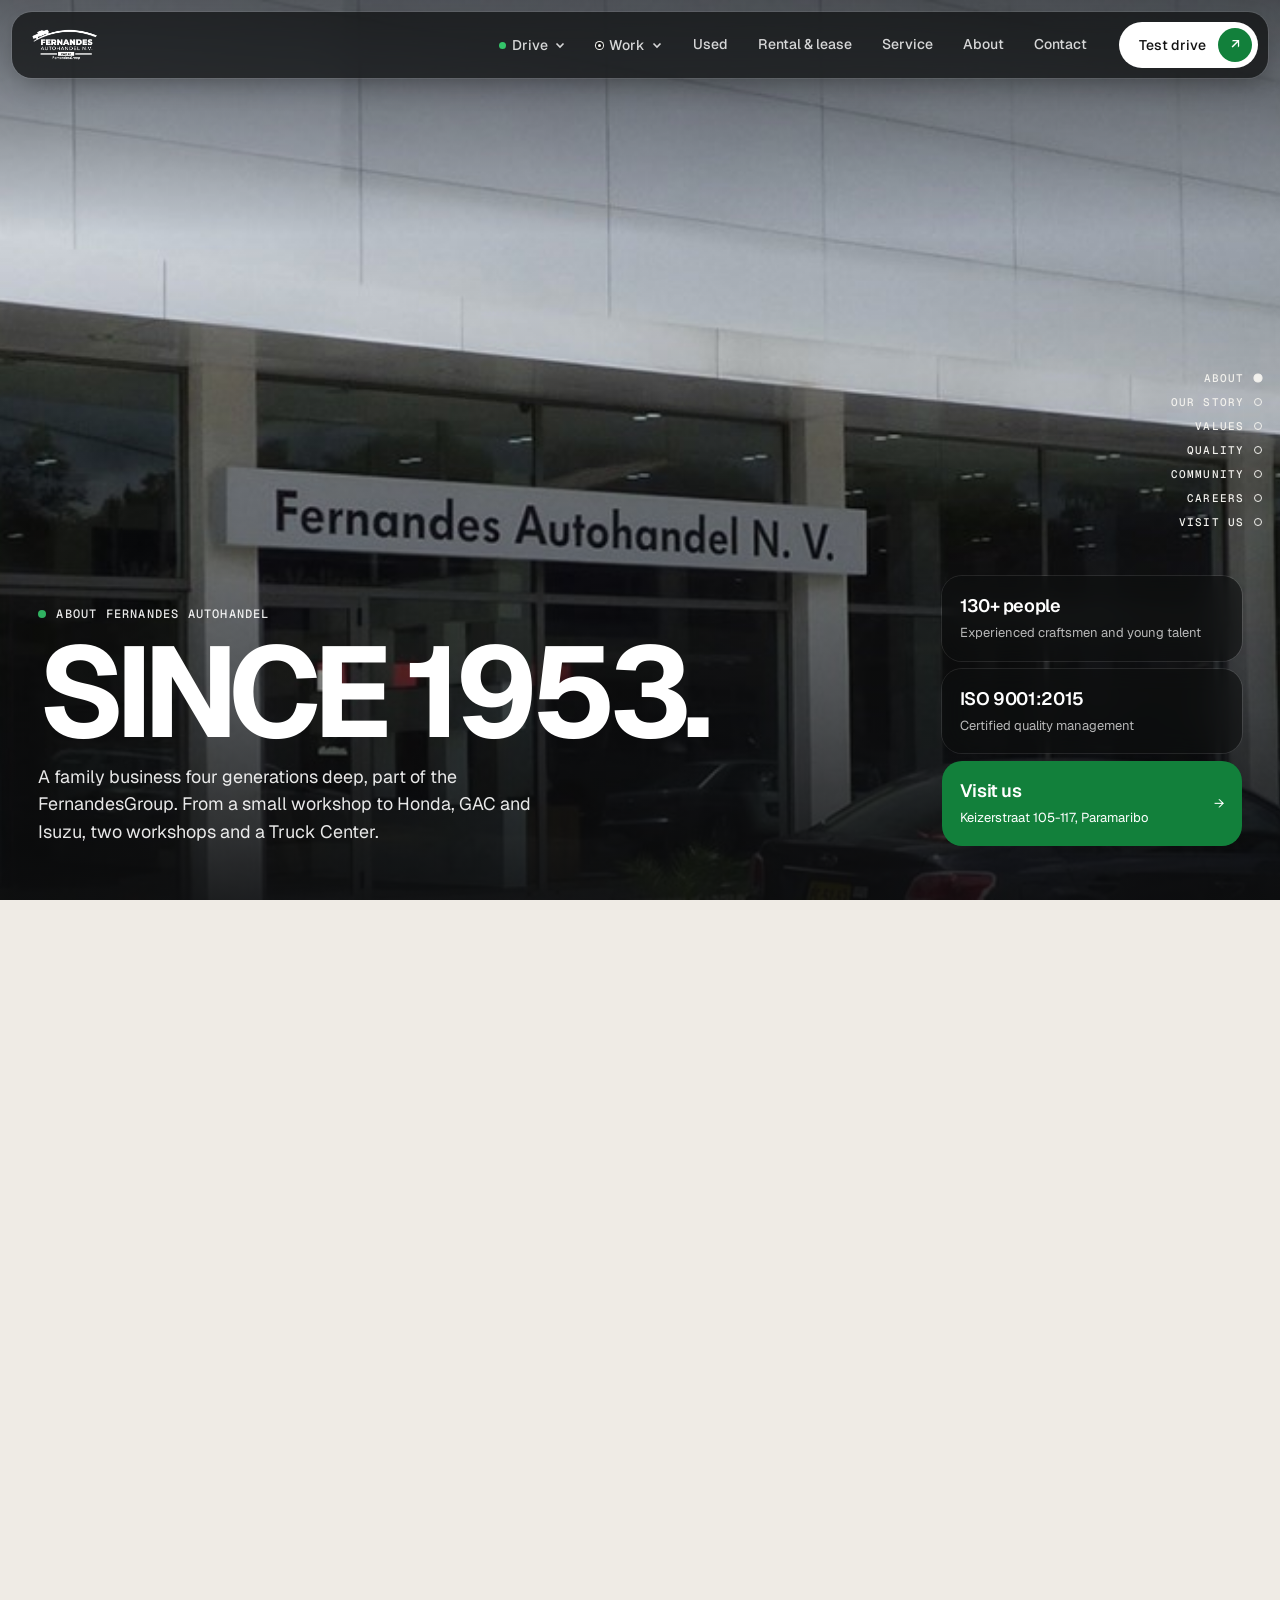
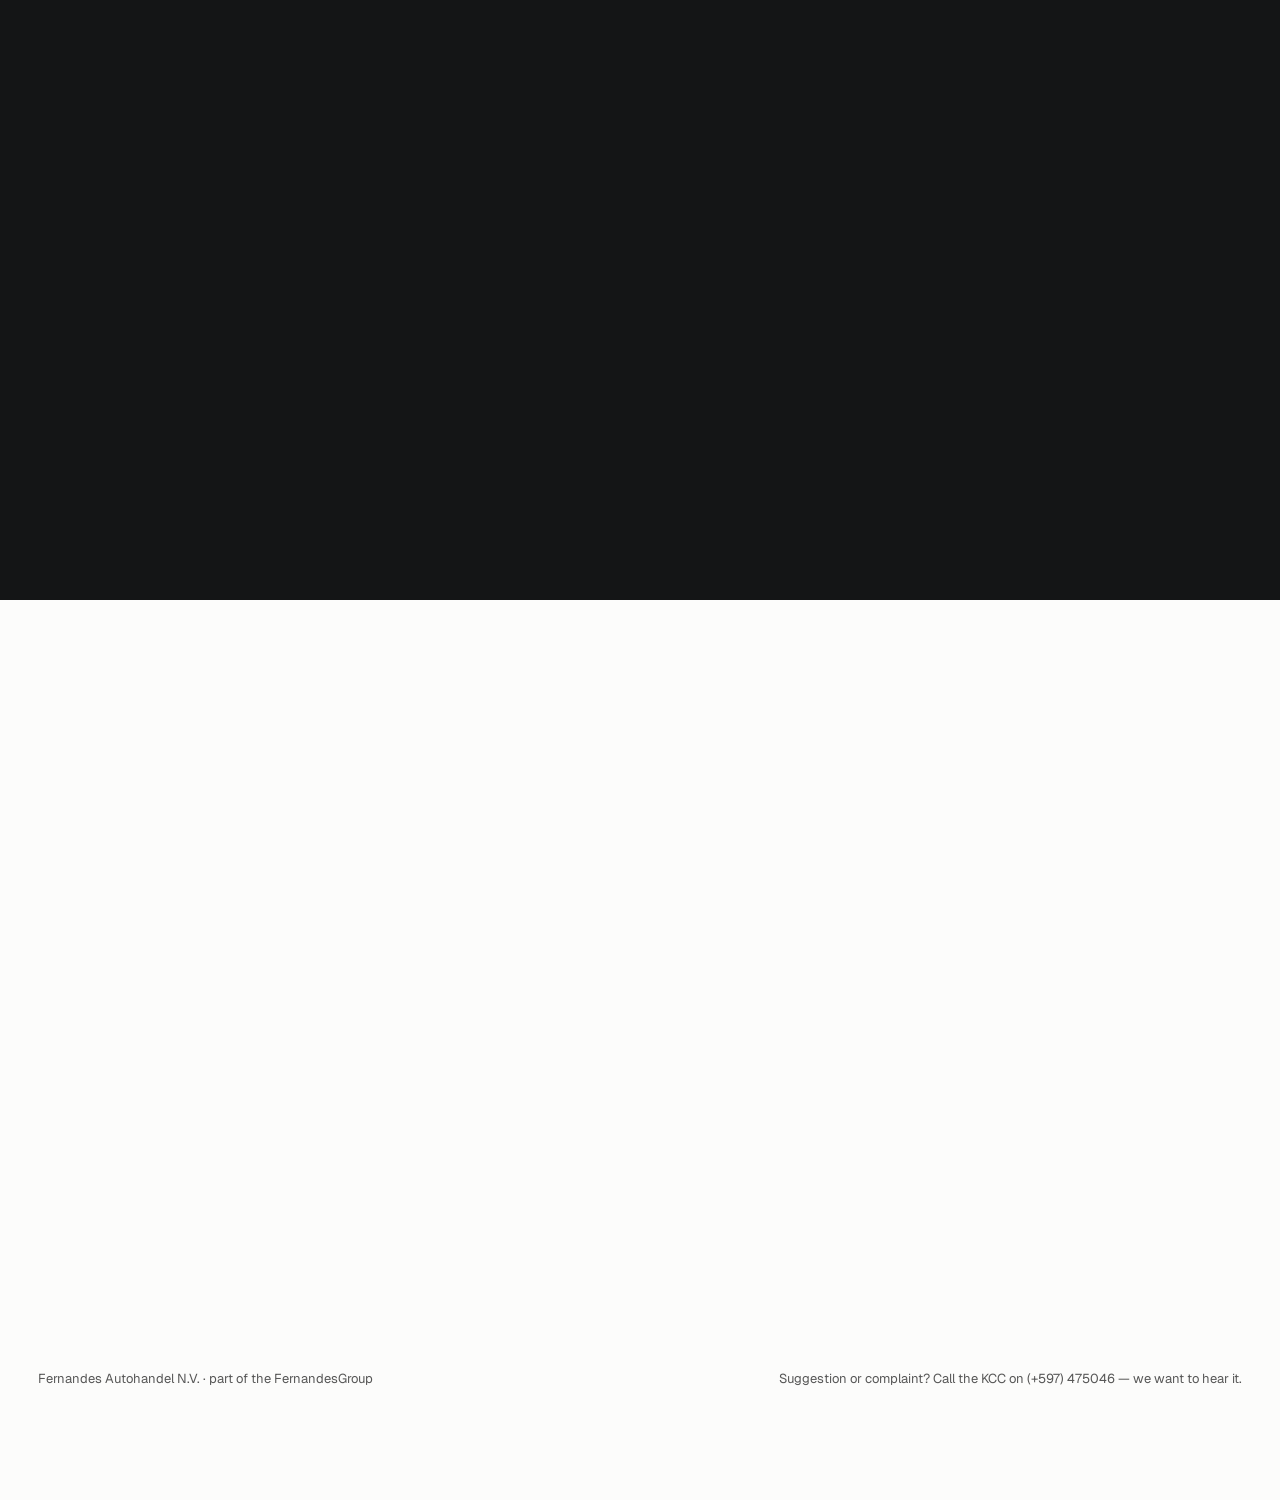
==== commit 93fea544: "Rental & lease page; remove Jaggernath location - rental-lease.html: rental fleet (cars from USD 35/" ====
--- a/about.html
+++ b/about.html
@@ -23,7 +23,7 @@
     <button class="nav__item" type="button" data-menu="drive" aria-expanded="false" aria-controls="mega-drive"><i></i>Drive<svg viewBox="0 0 12 12" fill="none" stroke="currentColor" stroke-width="1.6"><path d="M2.5 4.5 6 8l3.5-3.5"/></svg></button>
     <button class="nav__item" type="button" data-menu="work" aria-expanded="false" aria-controls="mega-work"><i></i>Work<svg viewBox="0 0 12 12" fill="none" stroke="currentColor" stroke-width="1.6"><path d="M2.5 4.5 6 8l3.5-3.5"/></svg></button>
     <a href="used.html">Used</a>
-    <a href="index.html#services">Rental &amp; lease</a>
+    <a href="rental-lease.html">Rental &amp; lease</a>
     <a href="service.html">Service</a>
     <a href="about.html" aria-current="page">About</a>
     <a href="index.html#contact">Contact</a>
@@ -168,18 +168,13 @@
     <h2 class="block__title block__title--sm">Visit us<span>.</span></h2>
     <span class="open-now" data-open-now>Open now</span>
   </div>
-  <div class="locs" data-reveal>
+  <div class="locs" data-reveal style="grid-template-columns:repeat(auto-fit,minmax(280px,1fr))">
     <div class="loc">
       <span class="mono" style="opacity:.6">Showroom · Workshop · Parts · KCC</span>
       <h4>Keizerstraat 105-117</h4>
       <table class="hours"><tr><td>Monday – Friday</td><td>8:00 – 16:30</td></tr><tr><td>Saturday</td><td>9:00 – 13:00</td></tr><tr><td>Sunday</td><td>Closed</td></tr></table>
       <dl><dt>KCC</dt><dd><a href="tel:+597475046">(+597) 475046</a></dd><dt>Sales</dt><dd>WhatsApp 891-9554</dd><dt>Service</dt><dd>WhatsApp 842-7943</dd></dl>
-    </div>
-    <div class="loc">
-      <span class="mono" style="opacity:.6">Paramaribo</span>
-      <h4>Jaggernath Lachmonstraat 126</h4>
-      <p style="font-size:14px;opacity:.7">Our second location in Paramaribo.</p>
-      <div class="loc__img"><img src="assets/img/service/diensten1920.jpg" alt="Fernandes reception desk"></div>
+      <div class="loc__img"><img src="assets/img/service/diensten1920.jpg" alt="Fernandes reception desk on Keizerstraat"></div>
     </div>
     <div class="loc">
       <span class="mono" style="opacity:.6">Trucks · Heavy equipment</span>
--- a/assets/css/f-base.css
+++ b/assets/css/f-base.css
@@ -177,3 +177,6 @@
   .facts { grid-template-columns: 1fr; }
   .facts div:nth-child(even) { padding-left: 0; border-left: 0; }
 }
+
+/* secondary text on the green accent tile: full white for 5:1 */
+.svc a.svc--accent p { opacity: 1; }
--- a/assets/css/f-pages.css
+++ b/assets/css/f-pages.css
@@ -204,3 +204,61 @@
 
 /* muted text on dark surfaces */
 .block--dark .muted { color: rgba(242,241,237,.62); }
+
+/* ---------- rental & lease ---------- */
+.offer a.is-soon img { filter: grayscale(.6) brightness(.8); }
+.soon { position: absolute; top: 14px; left: 14px; font: 500 11px var(--mono); letter-spacing: .06em; text-transform: uppercase; padding: 5px 10px; border-radius: 999px; background: #fff; color: var(--ink); }
+.from-price { position: absolute; top: 14px; right: 14px; font: 600 13px var(--sans); padding: 6px 11px; border-radius: 999px; background: var(--accent); color: #fff; }
+.rules { display: grid; grid-template-columns: repeat(3, 1fr); gap: 12px; margin-top: 12px; }
+.rule { border-radius: 20px; background: var(--white); box-shadow: 0 0 0 1px var(--rule); padding: 16px 18px; display: grid; grid-template-columns: 36px 1fr; gap: 12px; align-items: start; }
+.rule svg { width: 36px; height: 36px; padding: 8px; border-radius: 50%; background: var(--paper); color: var(--ink); }
+.rule b { display: block; font-size: 16px; font-weight: 600; letter-spacing: -.01em; }
+.rule span { font-size: 14px; color: var(--ink-2); }
+.care { display: grid; grid-template-columns: repeat(4, 1fr); gap: 12px; }
+.care div { border-radius: 20px; background: var(--work-2); padding: 18px; display: flex; flex-direction: column; gap: 10px; }
+.care svg { width: 28px; height: 28px; color: var(--accent-2); }
+.care b { font-size: 17px; font-weight: 600; letter-spacing: -.02em; }
+.lease { display: grid; grid-template-columns: 1fr 1.2fr; gap: 12px; flex: 1; min-height: 0; }
+.lease__photo { position: relative; border-radius: 28px; overflow: hidden; min-height: 260px; }
+.lease__photo img { position: absolute; inset: 0; width: 100%; height: 100%; object-fit: cover; }
+.lease__side { display: flex; flex-direction: column; gap: 12px; }
+.benefits { display: grid; grid-template-columns: repeat(3, 1fr); gap: 12px; }
+.benefits div { border-radius: 20px; background: var(--work-2); padding: 16px 18px; }
+.benefits b { display: block; font-size: 17px; font-weight: 600; letter-spacing: -.02em; }
+.benefits span { font-size: 13px; color: rgba(242,241,237,.65); }
+.ways { display: grid; grid-template-columns: repeat(3, 1fr); gap: 12px; }
+.way { border-radius: 24px; background: var(--white); box-shadow: 0 0 0 1px var(--rule); padding: 20px 22px; display: flex; flex-direction: column; gap: 8px; }
+.way i { font: 500 11px var(--mono); font-style: normal; letter-spacing: .08em; text-transform: uppercase; color: var(--accent); }
+.way h4 { font-size: 20px; font-weight: 600; letter-spacing: -.03em; }
+.way p { font-size: 14px; color: var(--ink-2); }
+.docs { display: grid; grid-template-columns: 1fr 1fr; gap: 12px; margin-top: 12px; }
+.checklist { list-style: none; padding: 0; margin: 6px 0 0; display: grid; gap: 6px; }
+.checklist label { display: flex; gap: 10px; align-items: start; font-size: 14px; color: var(--ink-2); cursor: pointer; }
+.checklist input { accent-color: var(--accent); width: 18px; height: 18px; margin: 1px 0 0; flex: none; }
+.checklist input:checked + span { color: var(--muted); text-decoration: line-through; }
+.days-out { font-size: 14px; color: var(--ink-2); }
+.days-out b { color: var(--ink); }
+
+@media (max-width: 1100px) {
+  .rules, .care, .benefits, .ways { grid-template-columns: repeat(2, 1fr); }
+  .lease, .docs { grid-template-columns: 1fr; }
+}
+@media (max-width: 640px) {
+  .rules, .care, .benefits, .ways { grid-template-columns: 1fr; }
+}
+@media (min-width: 1101px) and (max-height: 860px) {
+  .rule { padding: 12px 16px; }
+  .rule span { font-size: 13px; }
+  .care div { padding: 14px; gap: 6px; }
+  .benefits div { padding: 12px 16px; }
+  .way { padding: 16px 18px; gap: 6px; }
+  .way p, .checklist label { font-size: 13px; }
+  .checklist { gap: 3px; }
+}
+@media (min-width: 1101px) and (max-height: 740px) {
+  .care div span { display: none; }
+  .way p { display: none; }
+}
+
+/* about: location photos a little flatter so the block fits one screen */
+#visit .loc__img { aspect-ratio: 16 / 6; }
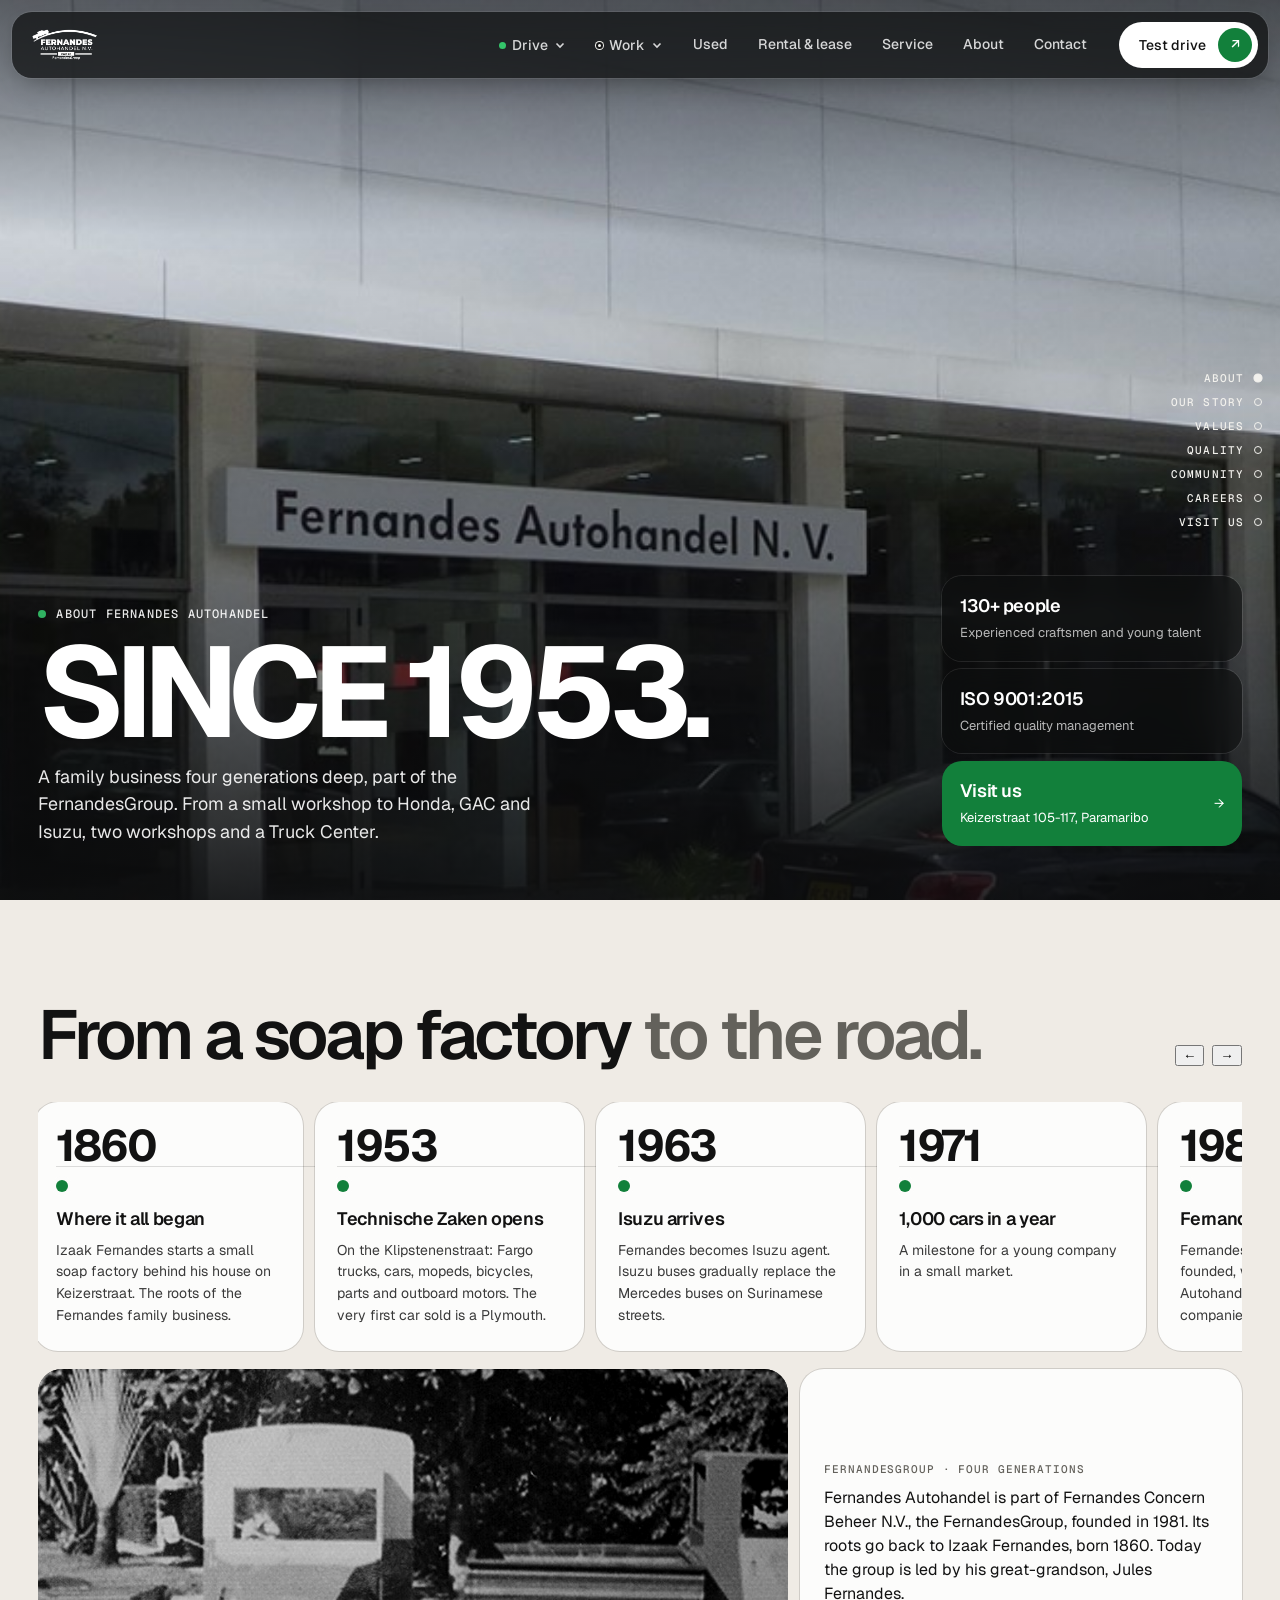
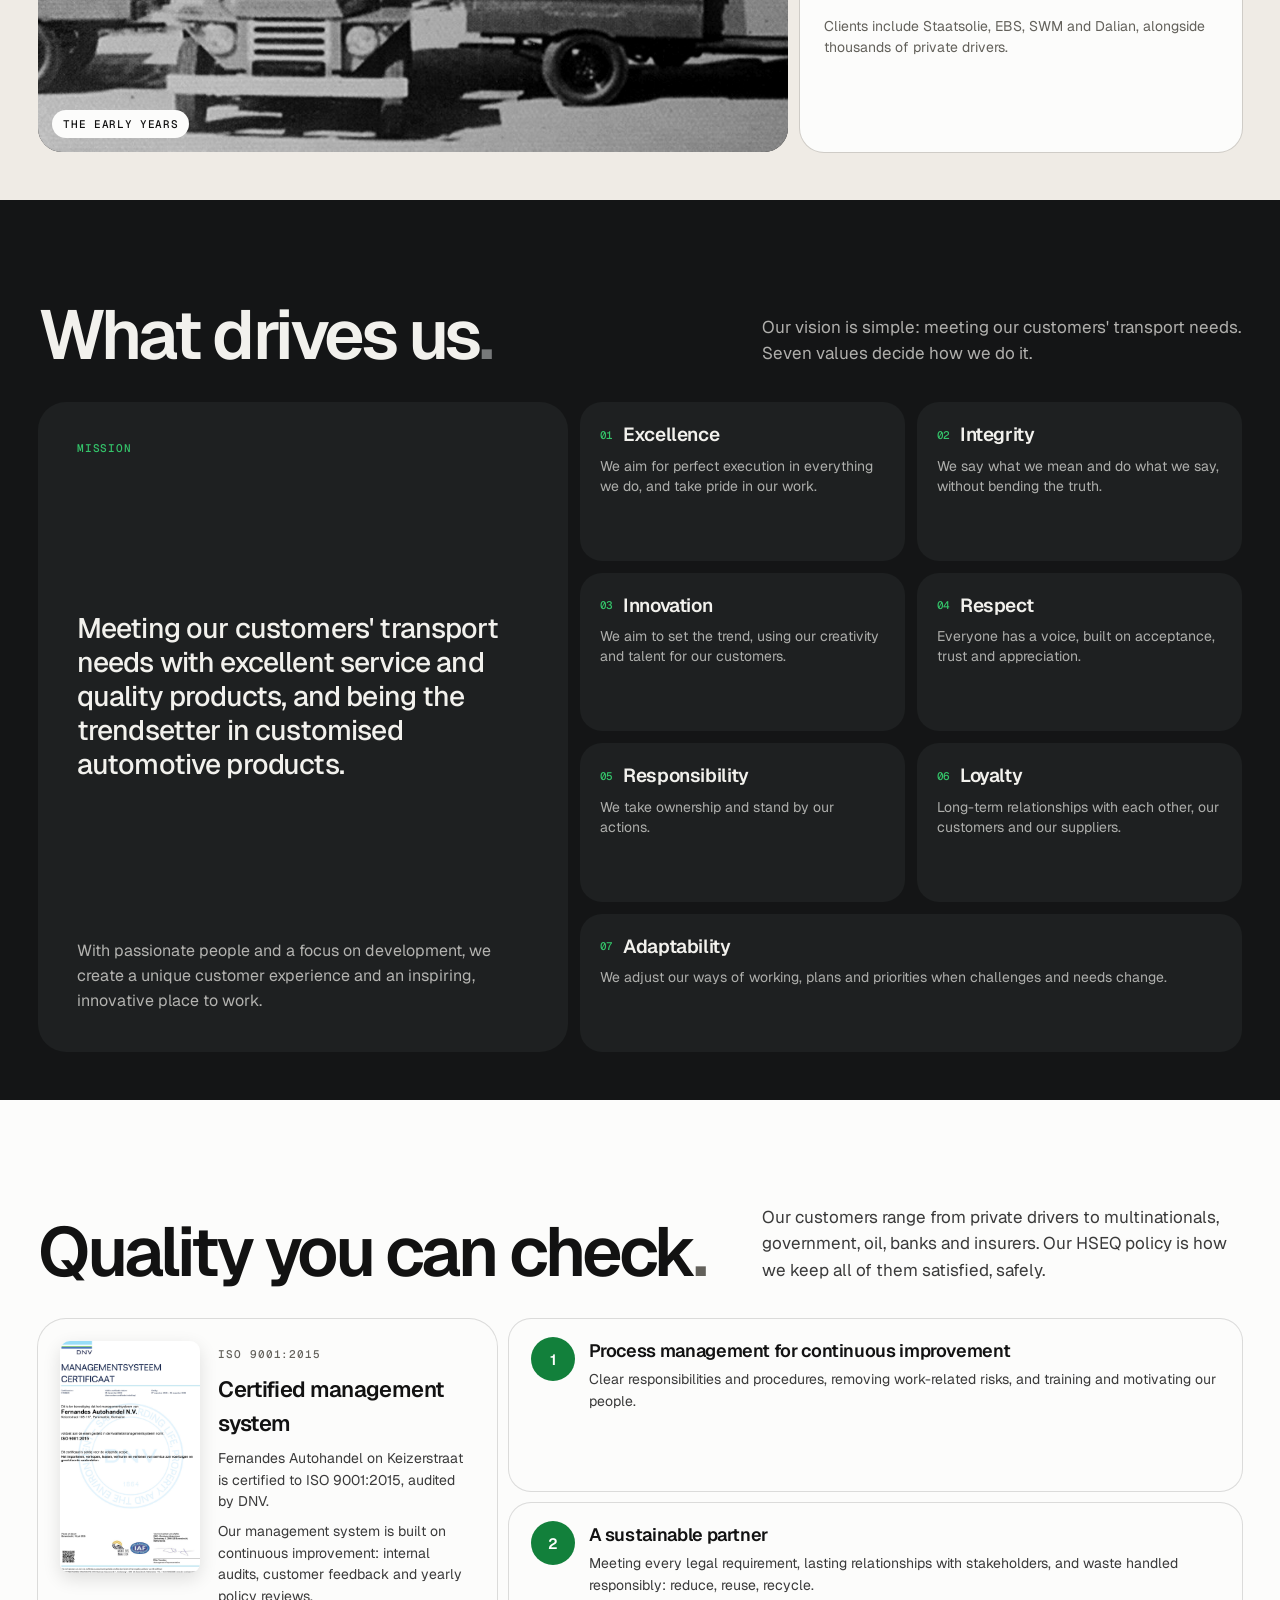
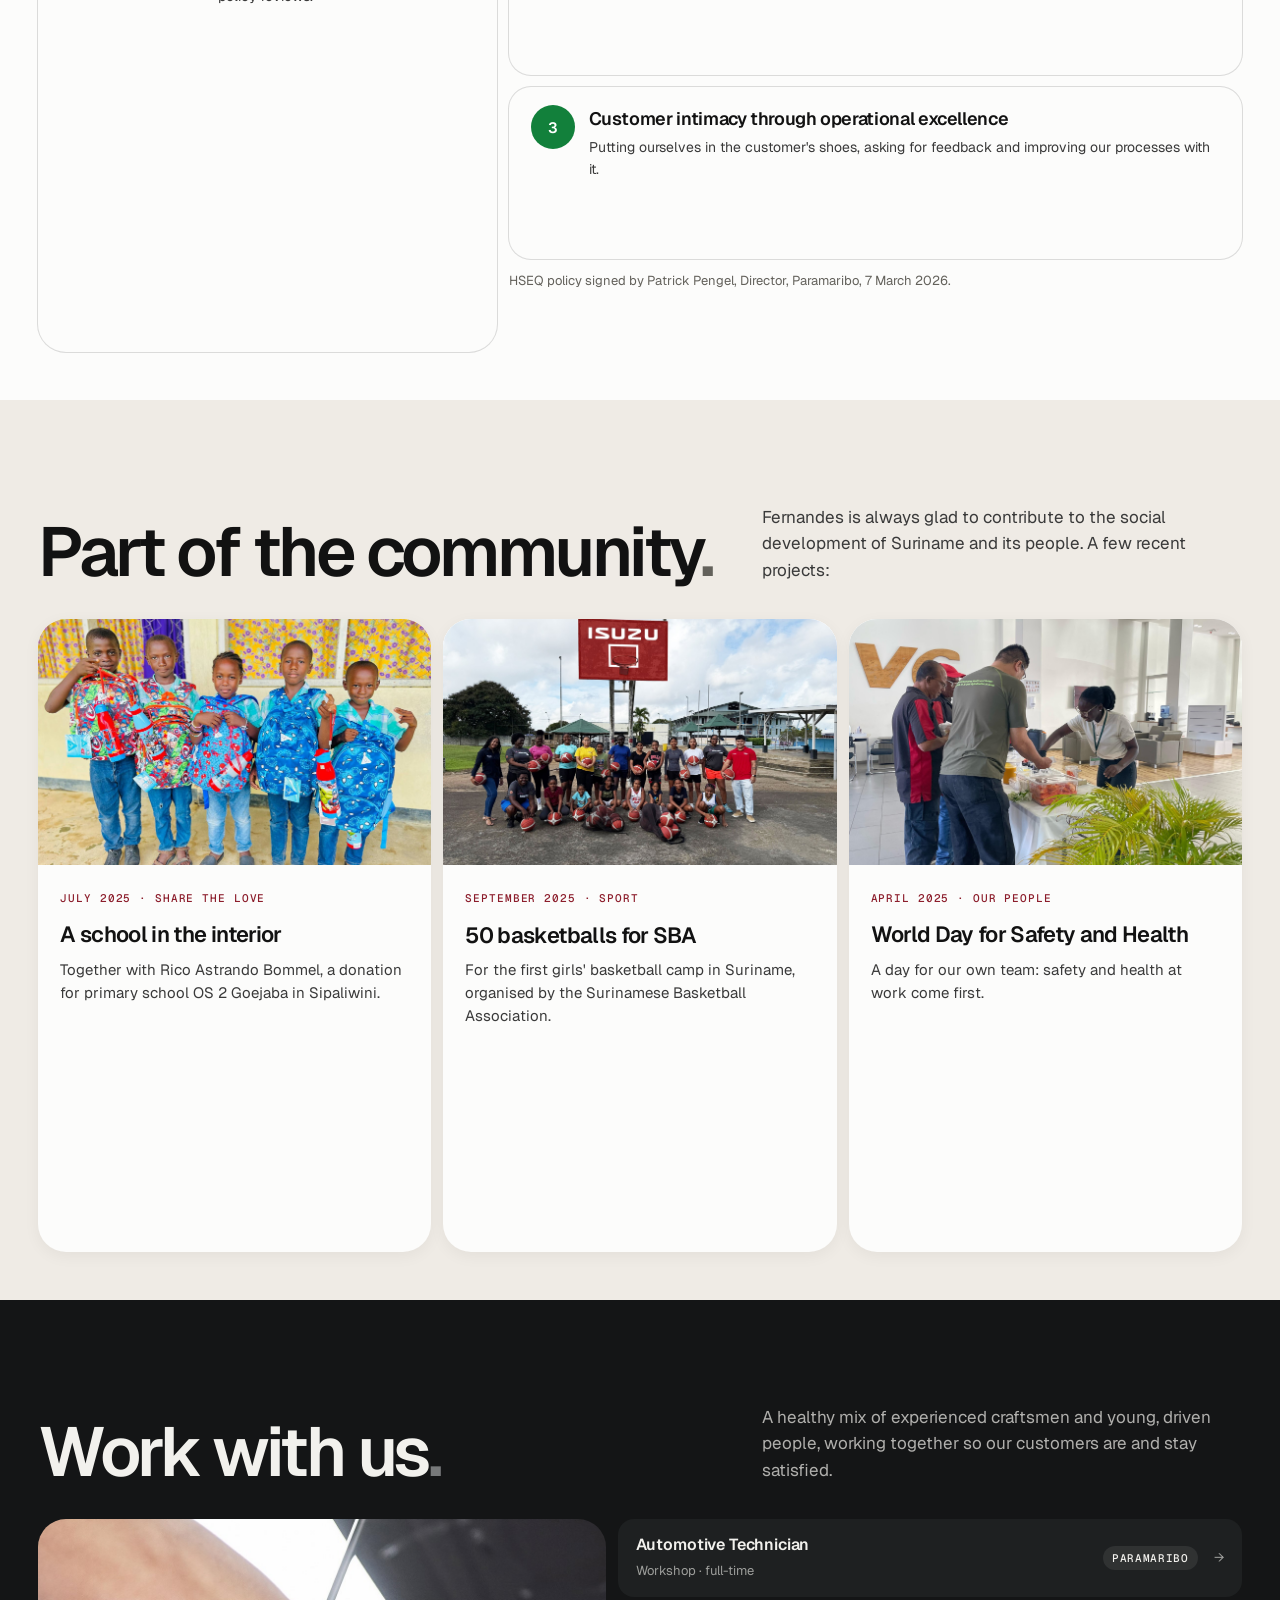
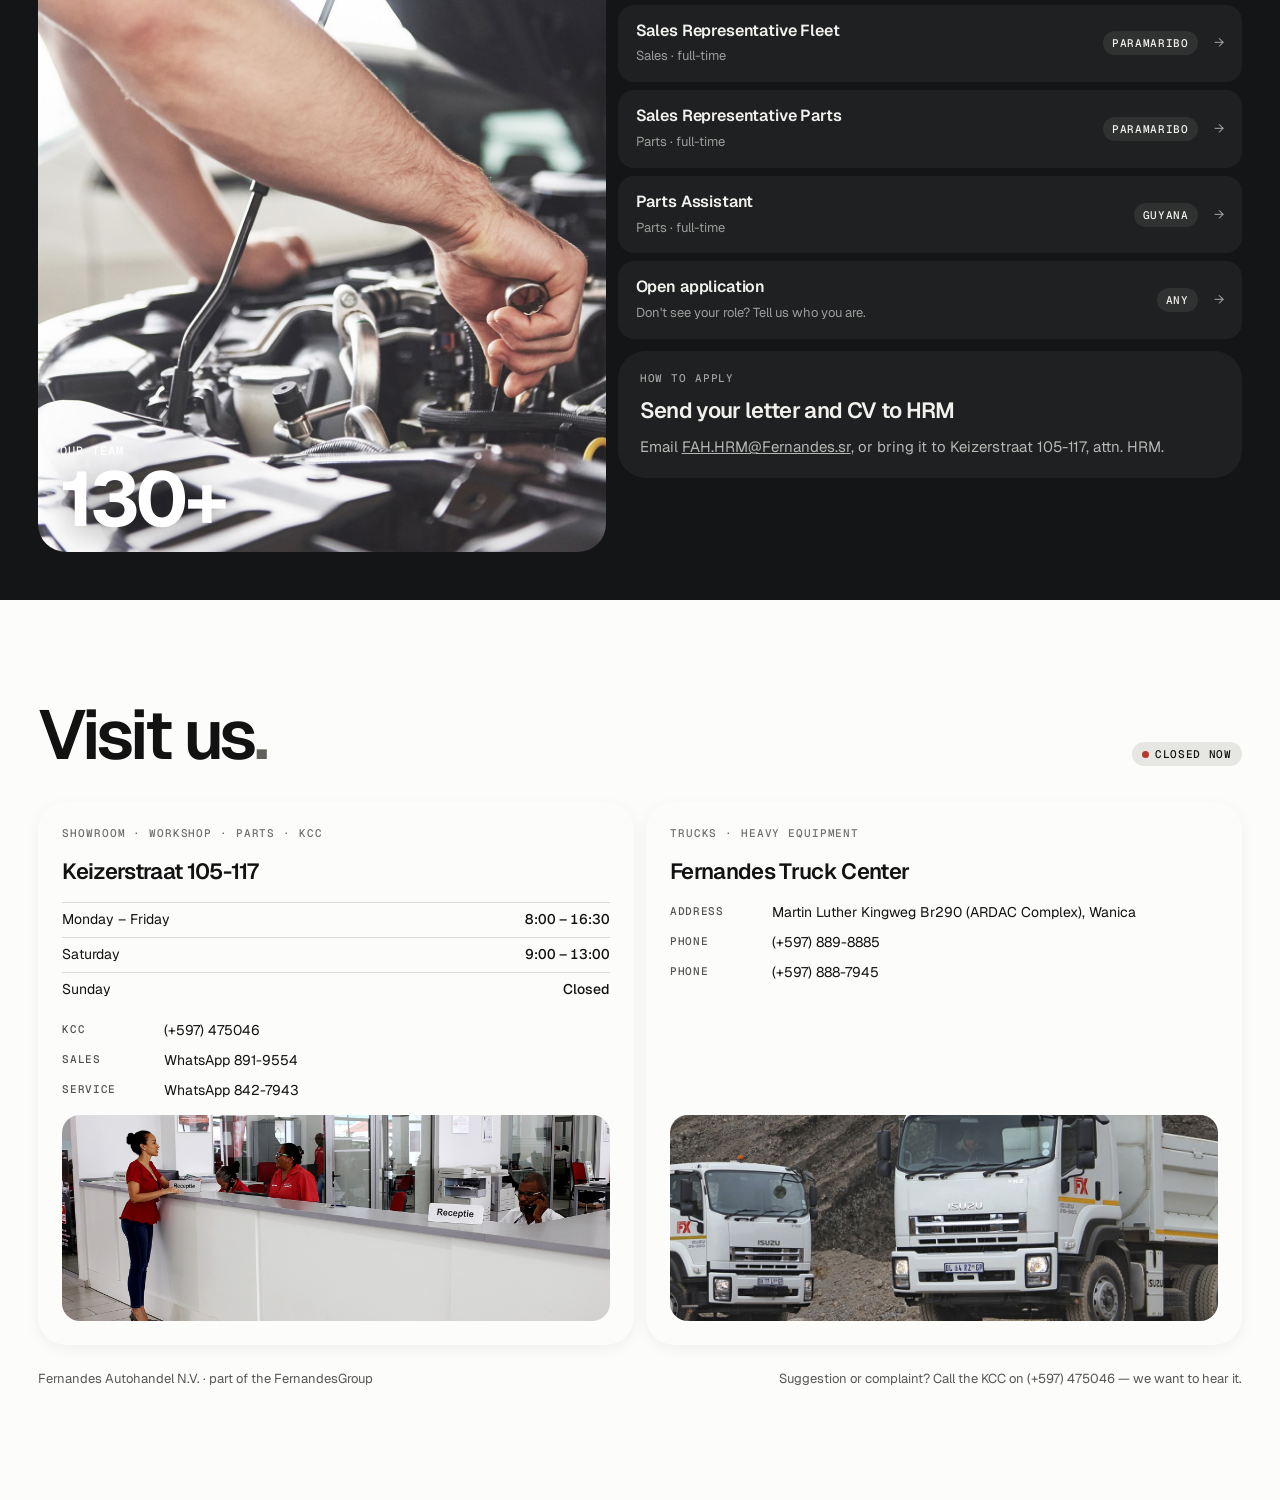
==== commit 545152ed: "Fix reveal on inner pages, mega menu hover preview, timeline autoplay - Move reveal-on-scroll and me" ====
--- a/about.html
+++ b/about.html
@@ -157,7 +157,6 @@
         <a class="job-row" href="mailto:FAH.HRM@Fernandes.sr?subject=Open%20application"><div><b>Open application</b><br><span>Don't see your role? Tell us who you are.</span></div><em>Any</em><span aria-hidden="true">→</span></a>
       </div>
       <div class="tile"><span class="mono muted">How to apply</span><h4>Send your letter and CV to HRM</h4><p>Email <a href="mailto:FAH.HRM@Fernandes.sr" style="text-decoration:underline">FAH.HRM@Fernandes.sr</a>, or bring it to Keizerstraat 105-117, attn. HRM.</p></div>
-      <p class="src" style="font-size:12px;opacity:.55">Vacancy titles taken from the current website; the live list is kept up to date by HRM.</p>
     </div>
   </div>
 </section>
--- a/assets/css/f-nav.css
+++ b/assets/css/f-nav.css
@@ -55,3 +55,22 @@
 .nav { transition: transform .45s var(--ease), color .4s, background .4s; }
 body.nav-hidden .nav { transform: translateY(calc(-100% - 24px)); }
 body.nav-hidden .mega { opacity: 0; visibility: hidden; }
+
+/* Hover a column in the mega menu: it widens and its photos grow, so models are easy to recognise.
+   The feature card on the right previews the model under the pointer. */
+@media (hover: hover) and (min-width: 1101px) {
+  .mega__cols { display: flex; gap: 20px; }
+  .mega__col { flex: 1 1 0; min-width: 0; transition: flex-grow .45s var(--ease); }
+  .mega__cols:hover .mega__col { flex-grow: .75; }
+  .mega__cols .mega__col:hover { flex-grow: 1.9; }
+  .mega__model img { transition: width .4s var(--ease), height .4s var(--ease), transform .3s var(--ease); }
+  .mega__col:hover .mega__model img { width: 136px; height: 90px; border-radius: 12px; }
+  .mega__col--one:hover .mega__list { grid-template-columns: 1fr 1fr; }   /* wider column: two across, so the menu doesn't grow taller */
+  .mega__col:hover .mega__model b { font-size: 16px; }
+  .mega__model:hover img { transform: scale(1.04); }
+  .mega__col:hover .mega__model { padding: 6px; }
+  .mega__feature img { transition: opacity .25s ease, transform .6s var(--ease); }
+  .mega__feature.is-swapping img { opacity: 0; transform: scale(1.03); }
+  .mega__feature .mega__preview-tag { position: absolute; top: 12px; left: 12px; font: 500 11px var(--mono); letter-spacing: .06em; text-transform: uppercase; padding: 5px 10px; border-radius: 999px; background: rgba(255,255,255,.9); color: var(--ink); opacity: 0; transition: opacity .2s; }
+  .mega__feature.is-preview .mega__preview-tag { opacity: 1; }
+}
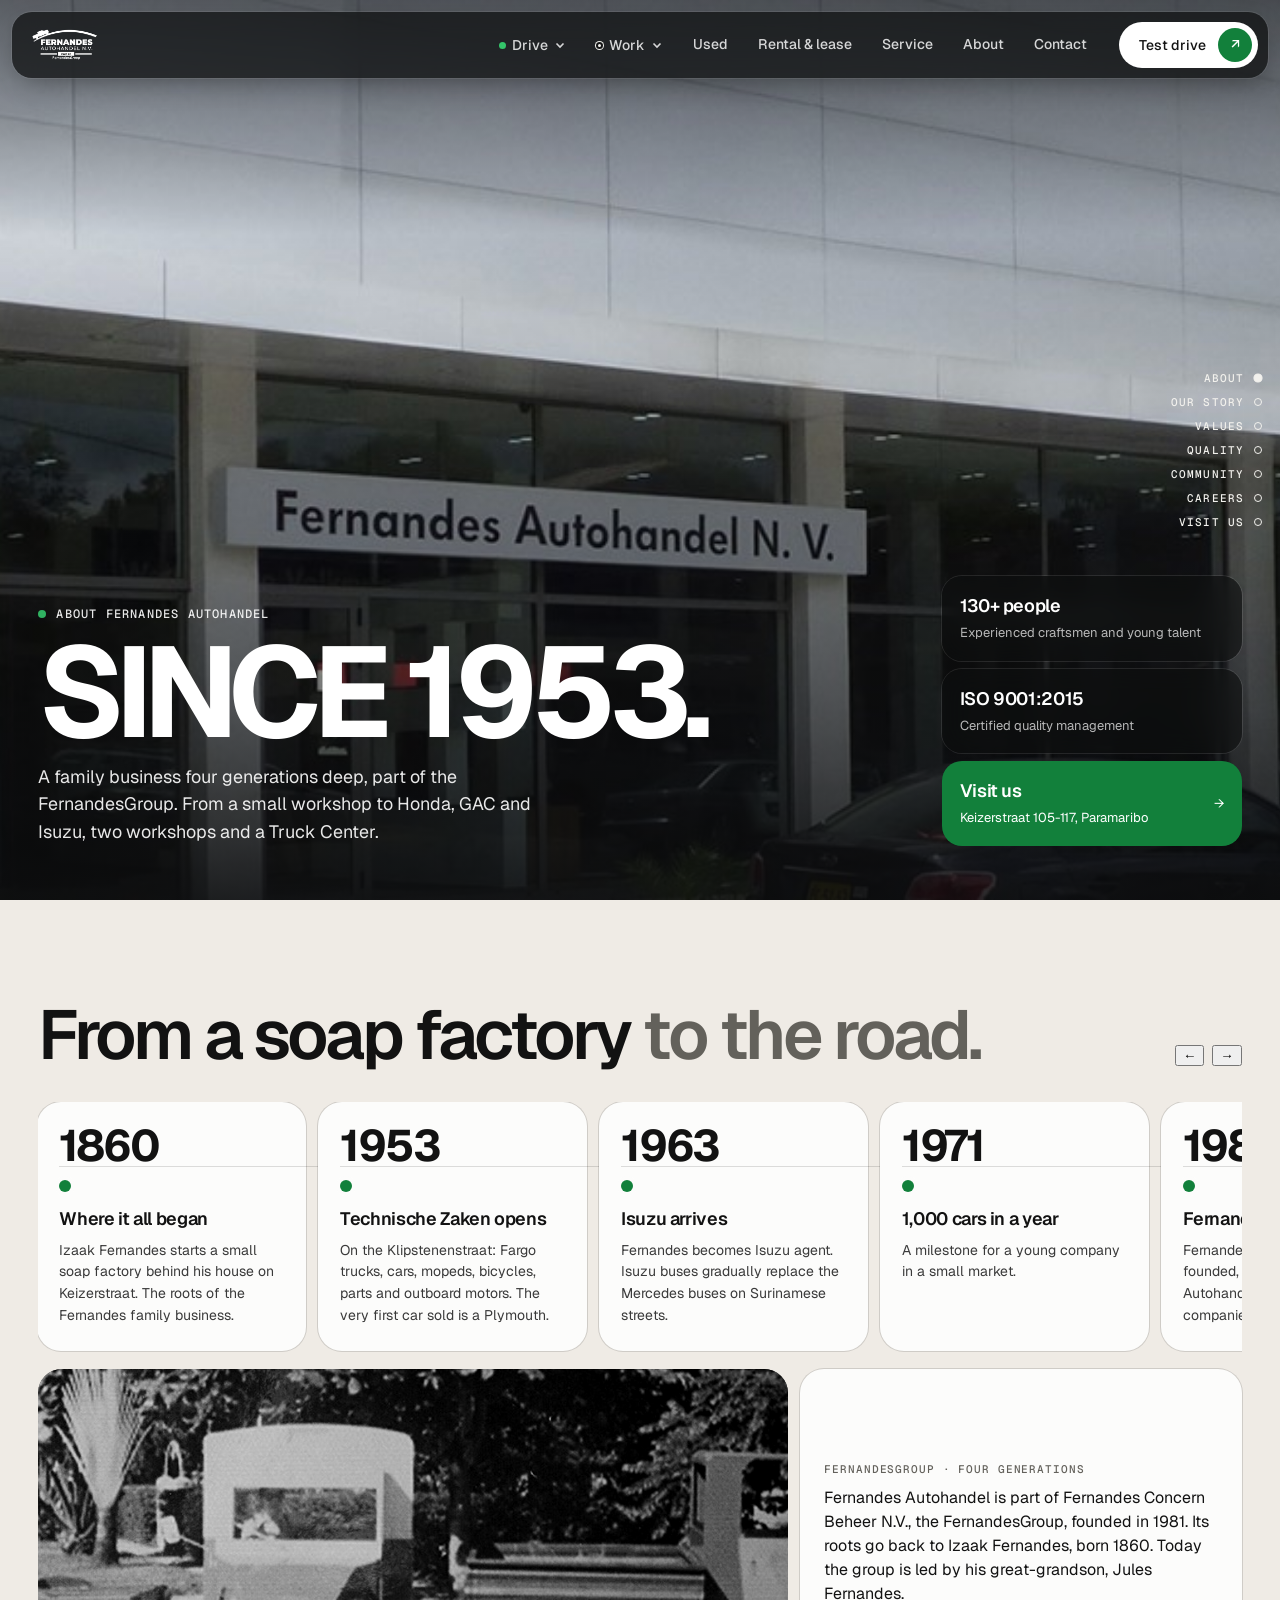
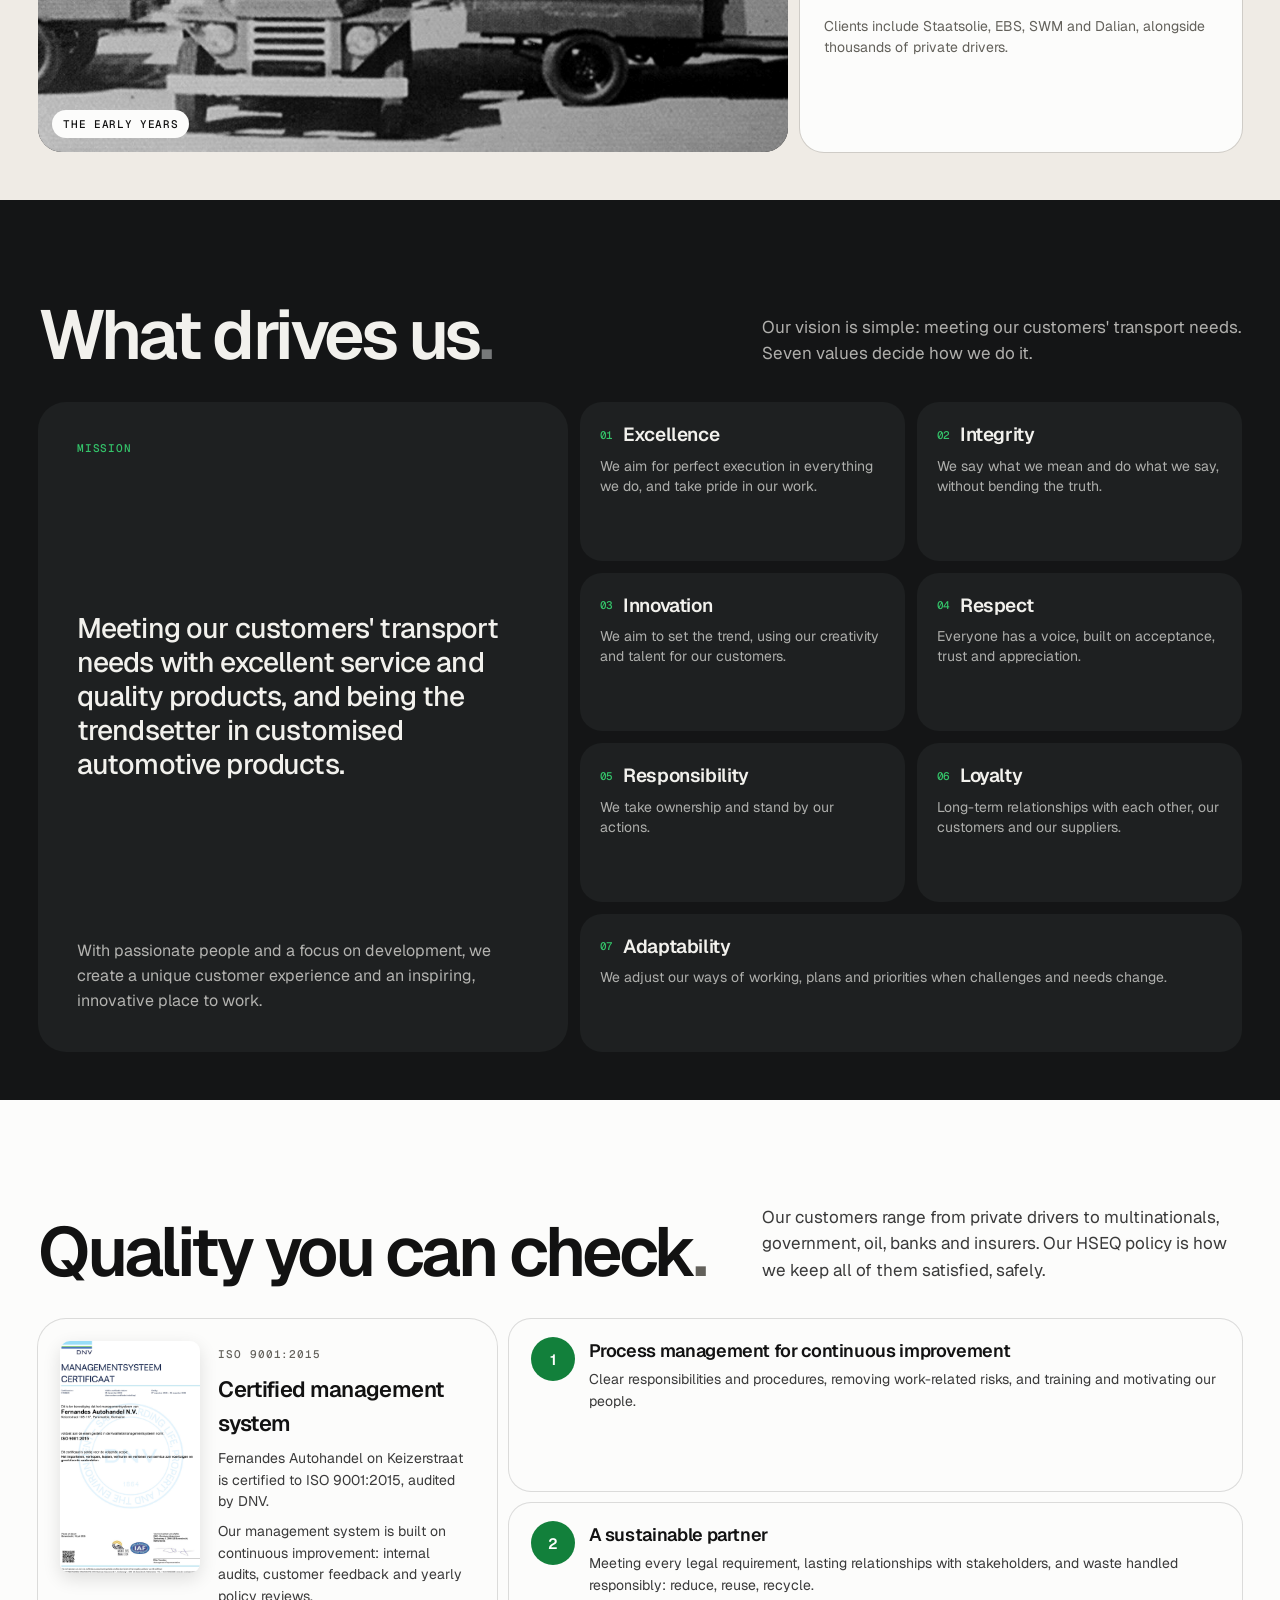
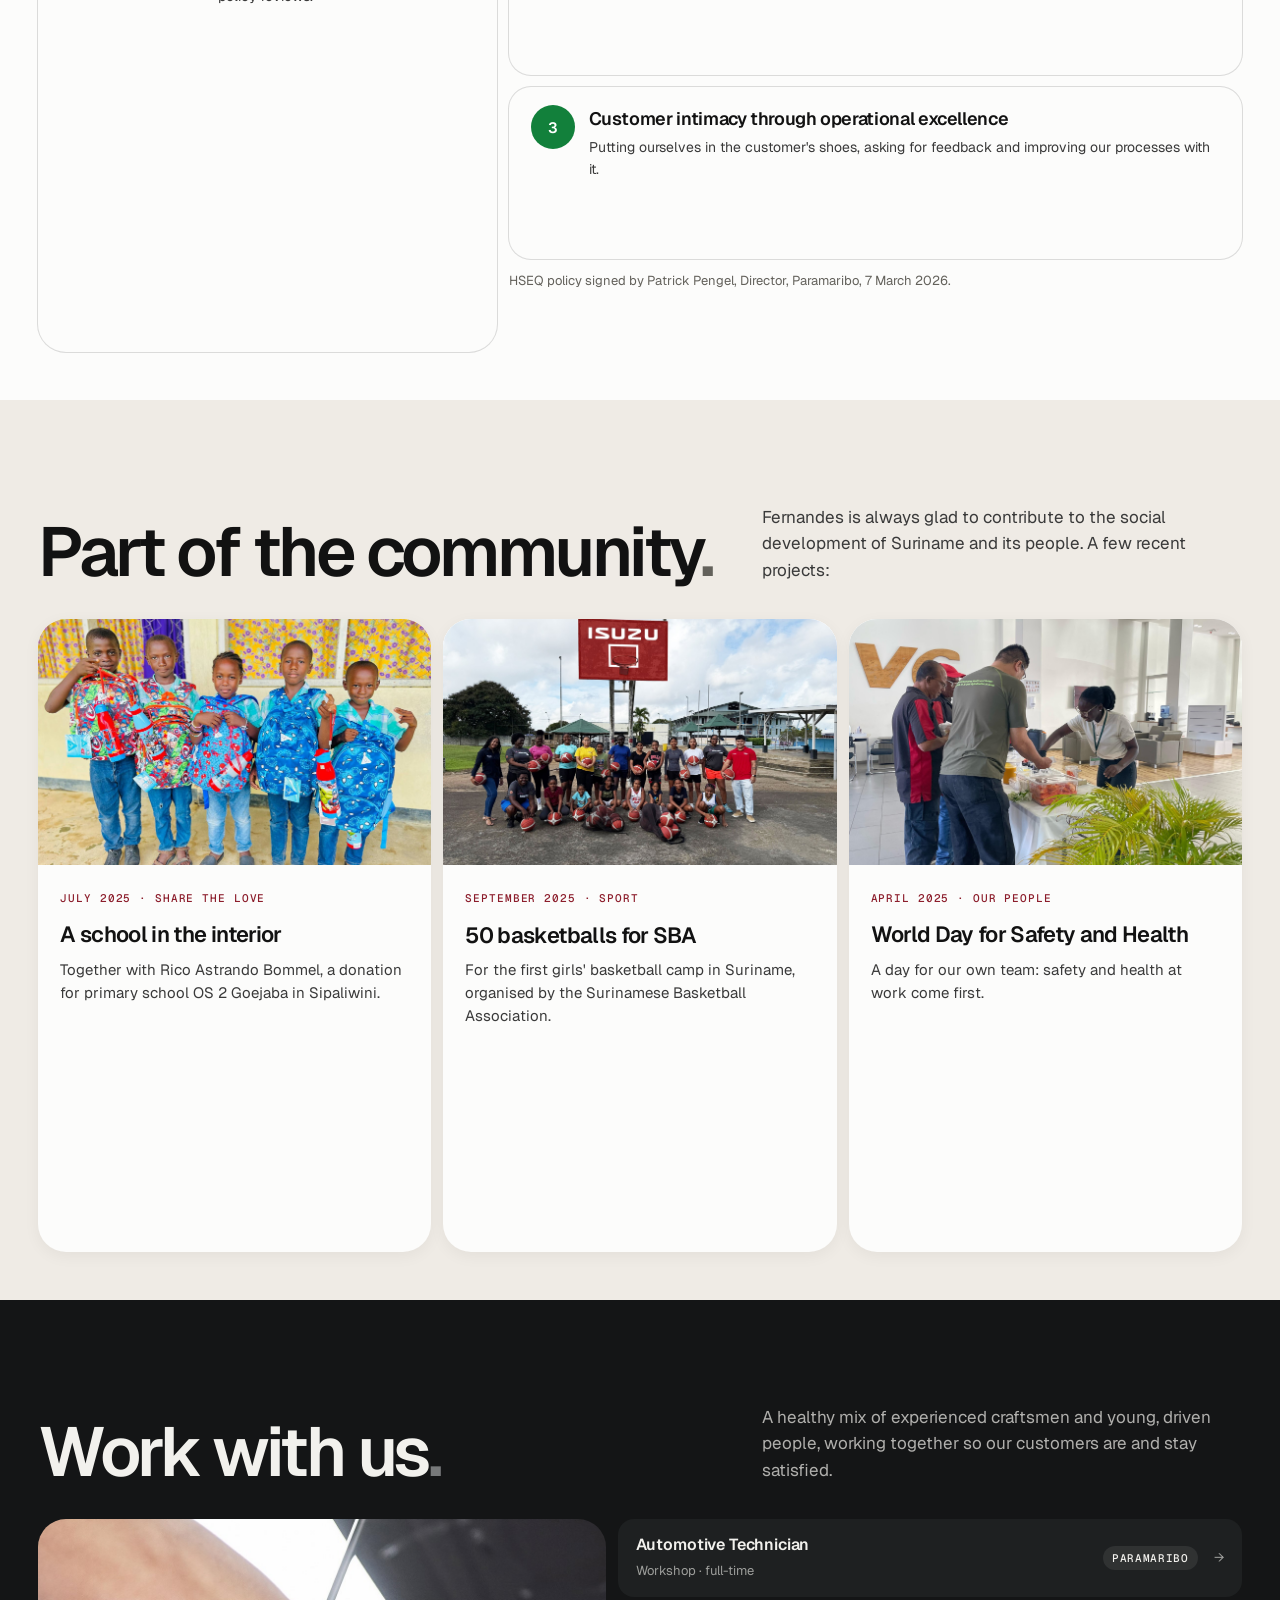
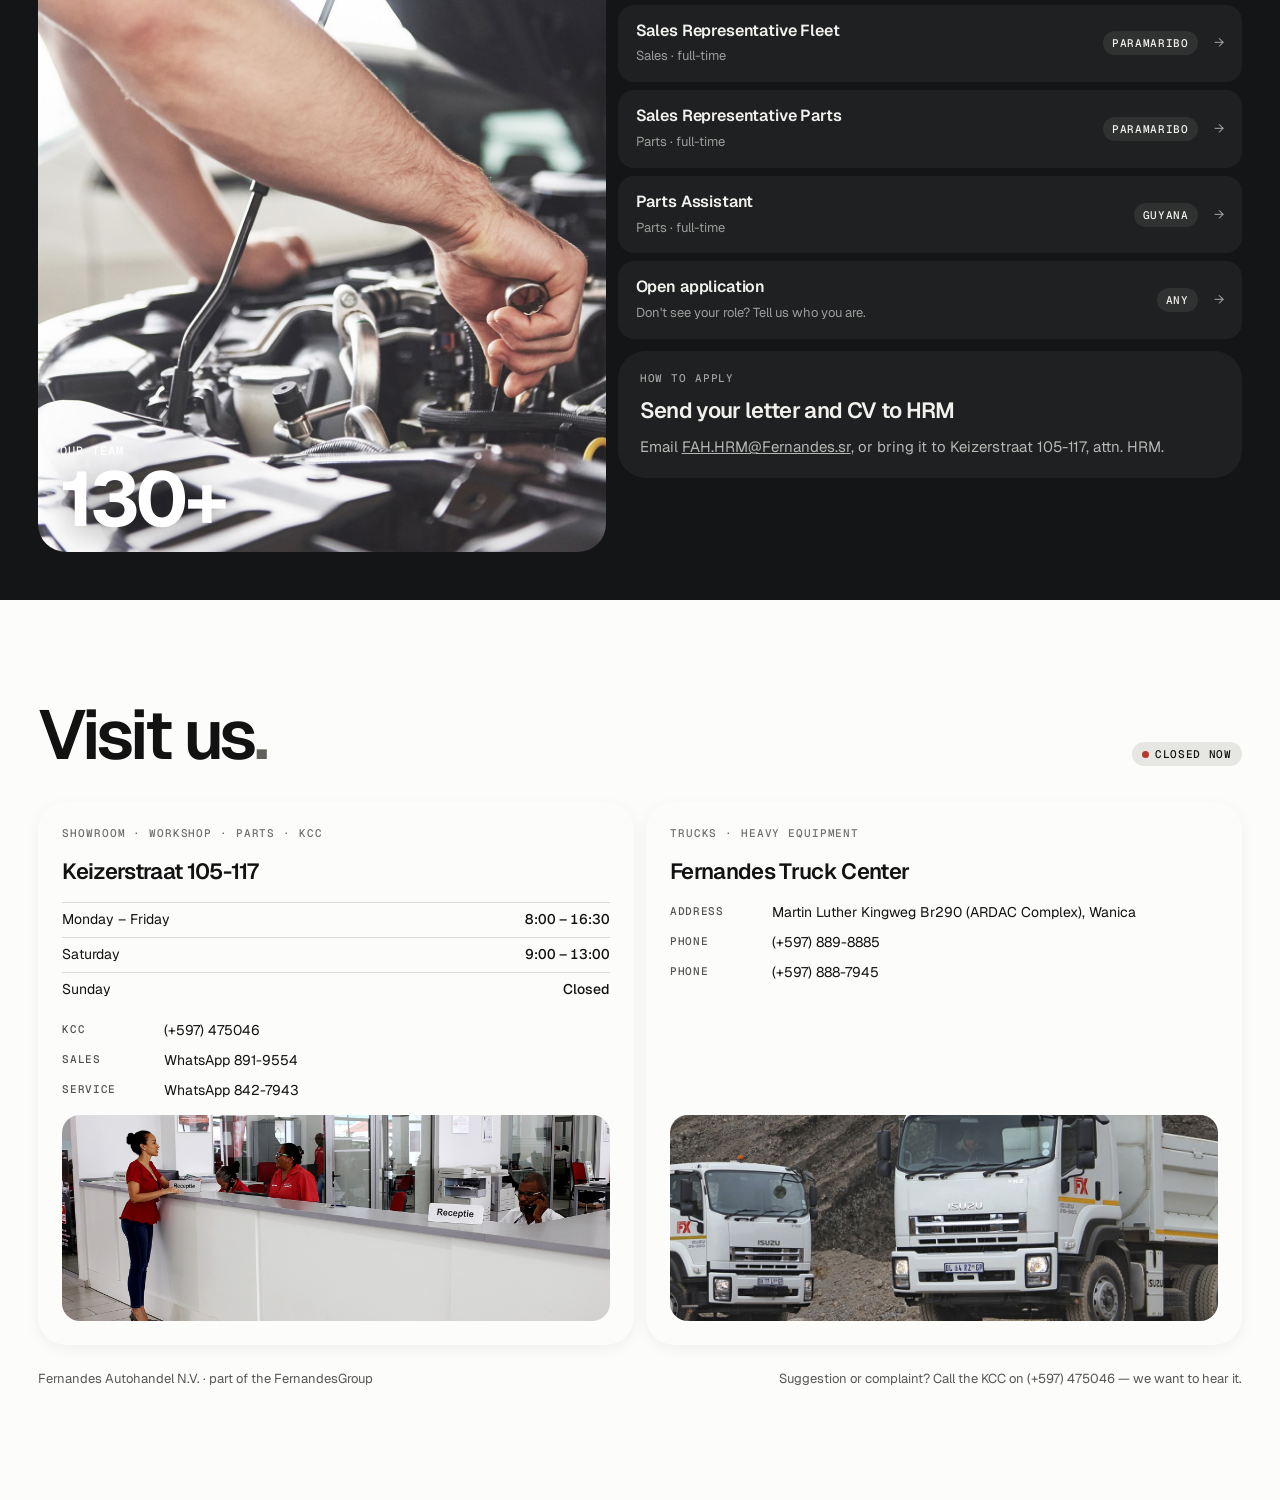
==== commit fe12da6f: "White homepage version, card menu, brand pages, working compare - index-white.html: white bar with c" ====
--- a/about.html
+++ b/about.html
@@ -9,7 +9,7 @@
 <link rel="preconnect" href="https://fonts.gstatic.com" crossorigin>
 <link href="https://fonts.googleapis.com/css2?family=Geist:wght@400;500;600;700&family=Geist+Mono:wght@500&display=swap" rel="stylesheet">
 <link rel="stylesheet" href="assets/css/f-base.css?v=7">
-<link rel="stylesheet" href="assets/css/f-nav.css?v=7">
+<link rel="stylesheet" href="assets/css/f-nav.css?v=9">
 <link rel="stylesheet" href="assets/css/f-model.css?v=7">
 <link rel="stylesheet" href="assets/css/f-pages.css?v=1">
 <link rel="stylesheet" href="assets/css/f-compact.css?v=2">
@@ -185,9 +185,9 @@
   <div class="legal" style="opacity:.7"><span>Fernandes Autohandel N.V. · part of the FernandesGroup</span><span>Suggestion or complaint? Call the KCC on (+597) 475046 — we want to hear it.</span></div>
 </section>
 
-<script src="assets/data/models.js?v=7"></script>
+<script src="assets/data/models.js?v=8"></script>
 <script src="assets/js/f-base.js?v=7"></script>
-<script src="assets/js/f-nav.js?v=7"></script>
+<script src="assets/js/f-nav.js?v=9"></script>
 <script src="assets/js/f-pages.js?v=1"></script>
 </body>
 </html>
--- a/assets/css/f-nav.css
+++ b/assets/css/f-nav.css
@@ -74,3 +74,7 @@
   .mega__feature .mega__preview-tag { position: absolute; top: 12px; left: 12px; font: 500 11px var(--mono); letter-spacing: .06em; text-transform: uppercase; padding: 5px 10px; border-radius: 999px; background: rgba(255,255,255,.9); color: var(--ink); opacity: 0; transition: opacity .2s; }
   .mega__feature.is-preview .mega__preview-tag { opacity: 1; }
 }
+
+/* Brand name in a column heading links to the brand page */
+.mega__brandlink { color: inherit; transition: color .2s; }
+.mega__brandlink:hover { color: var(--accent-2); }
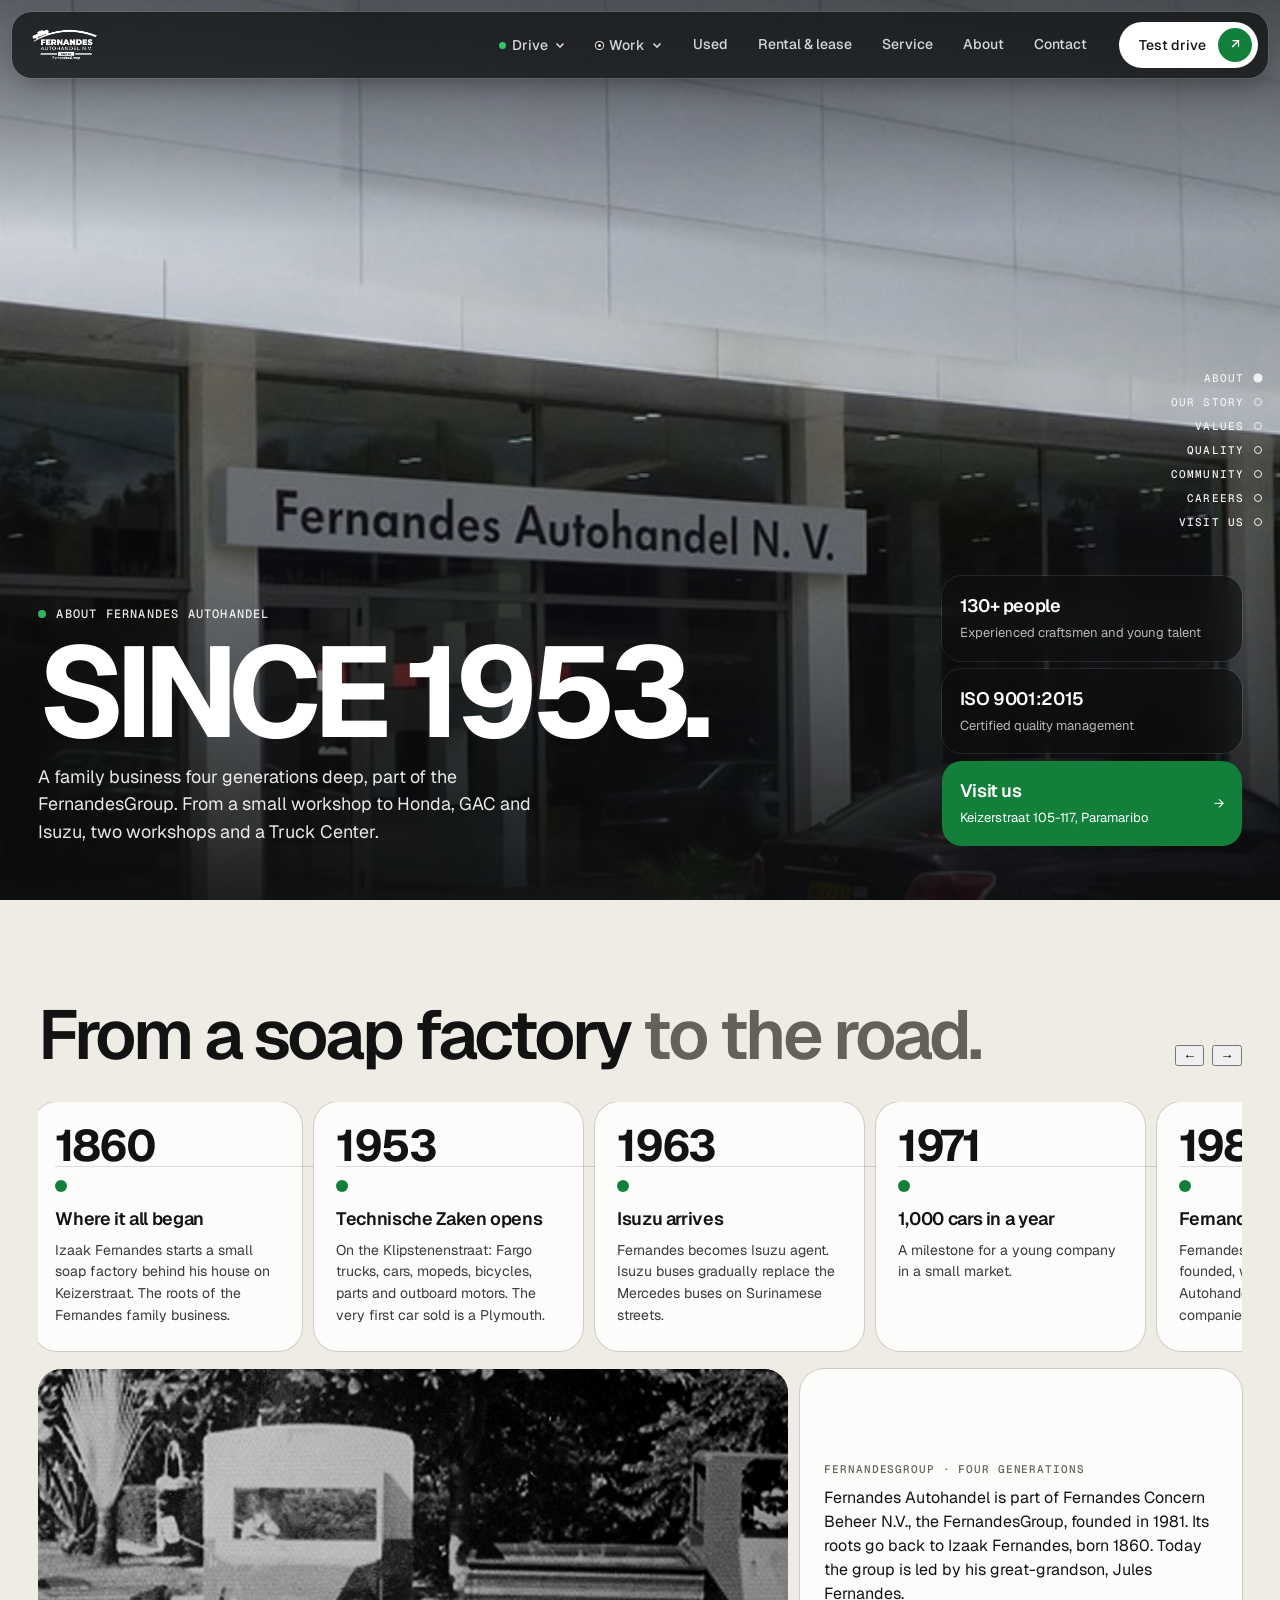
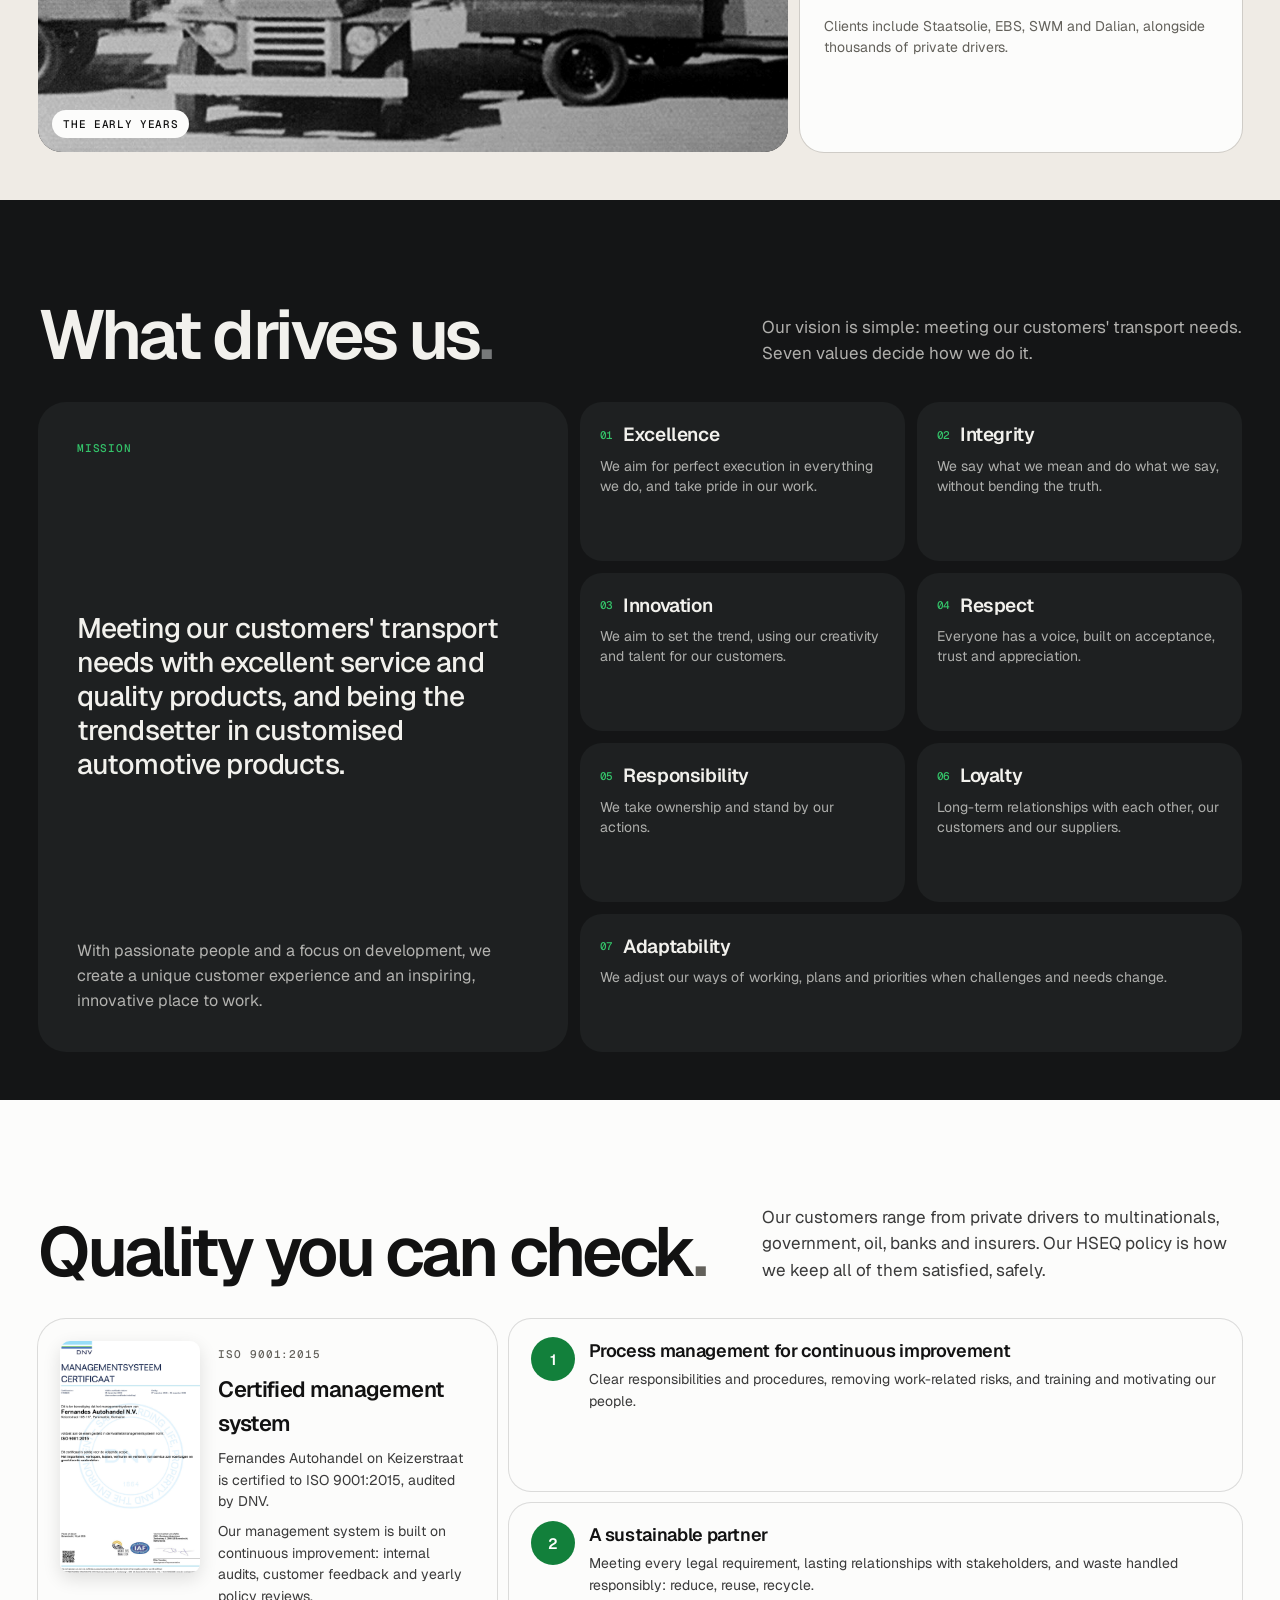
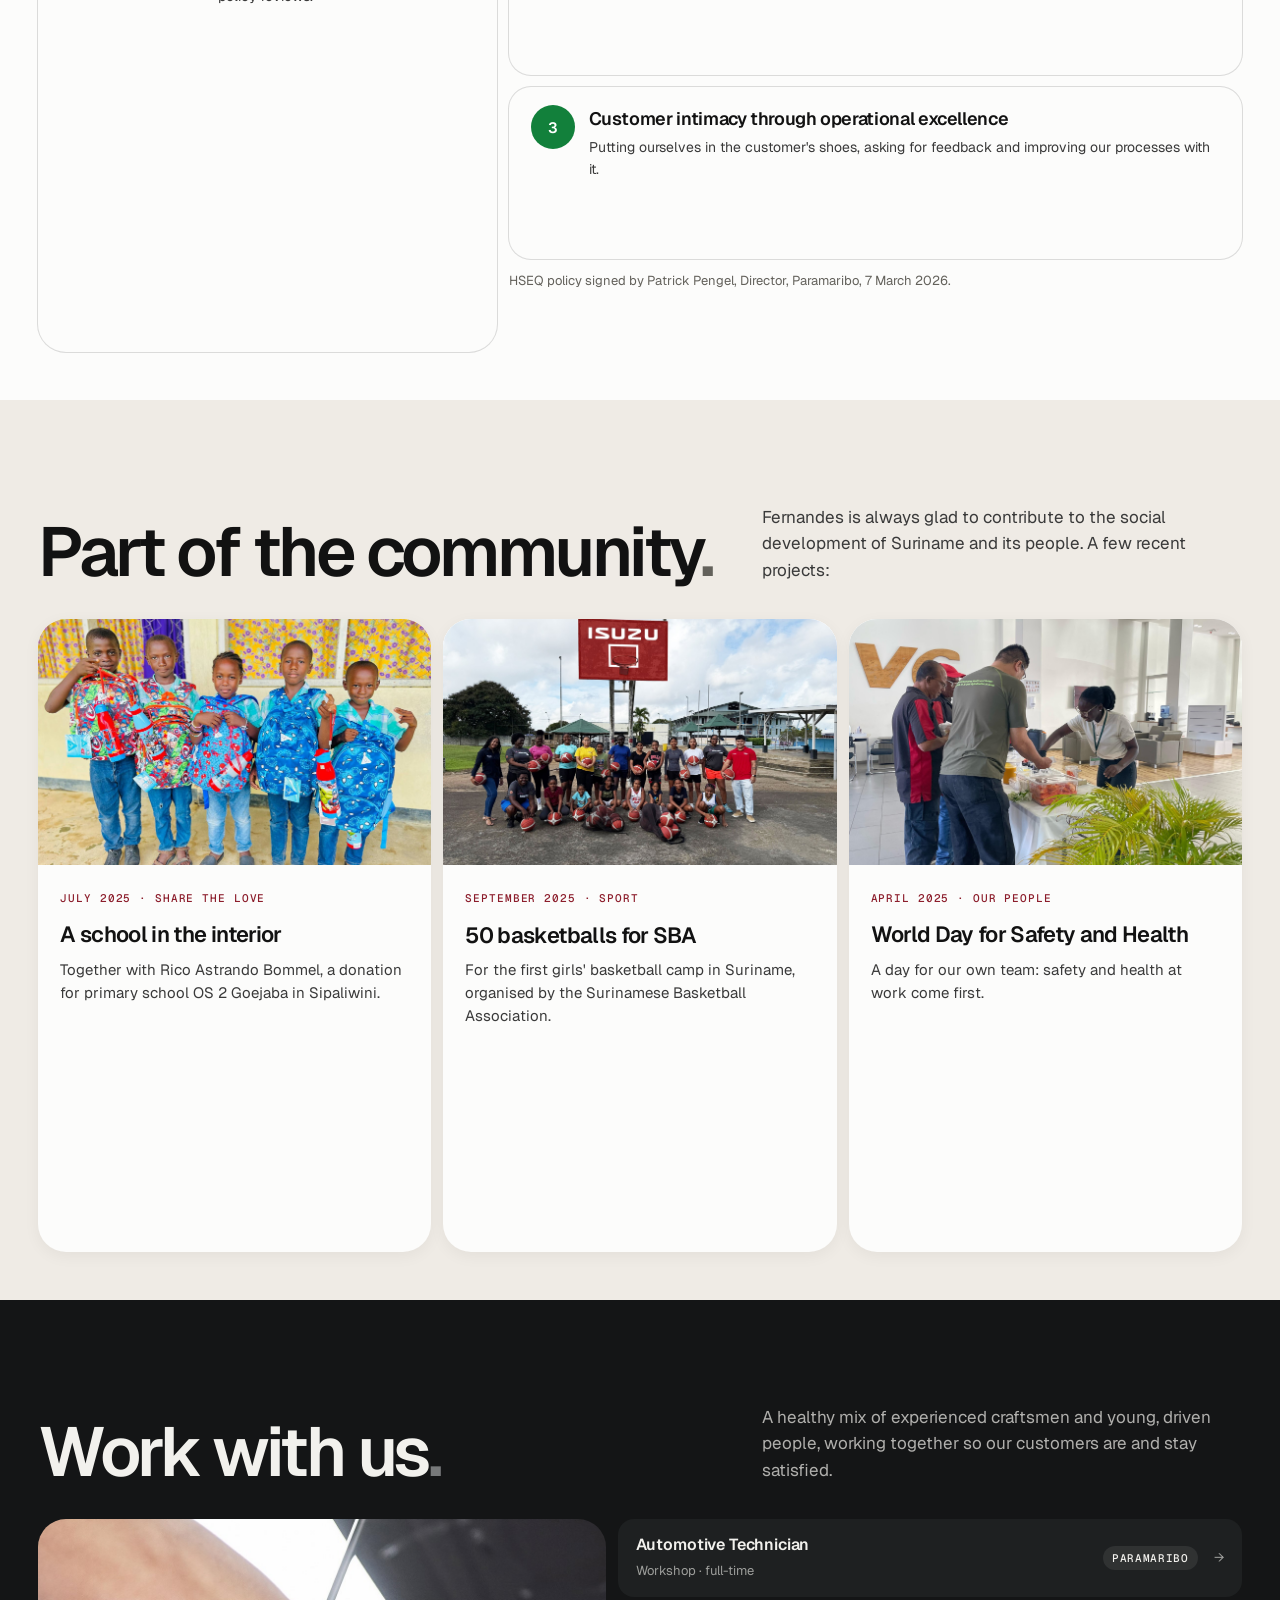
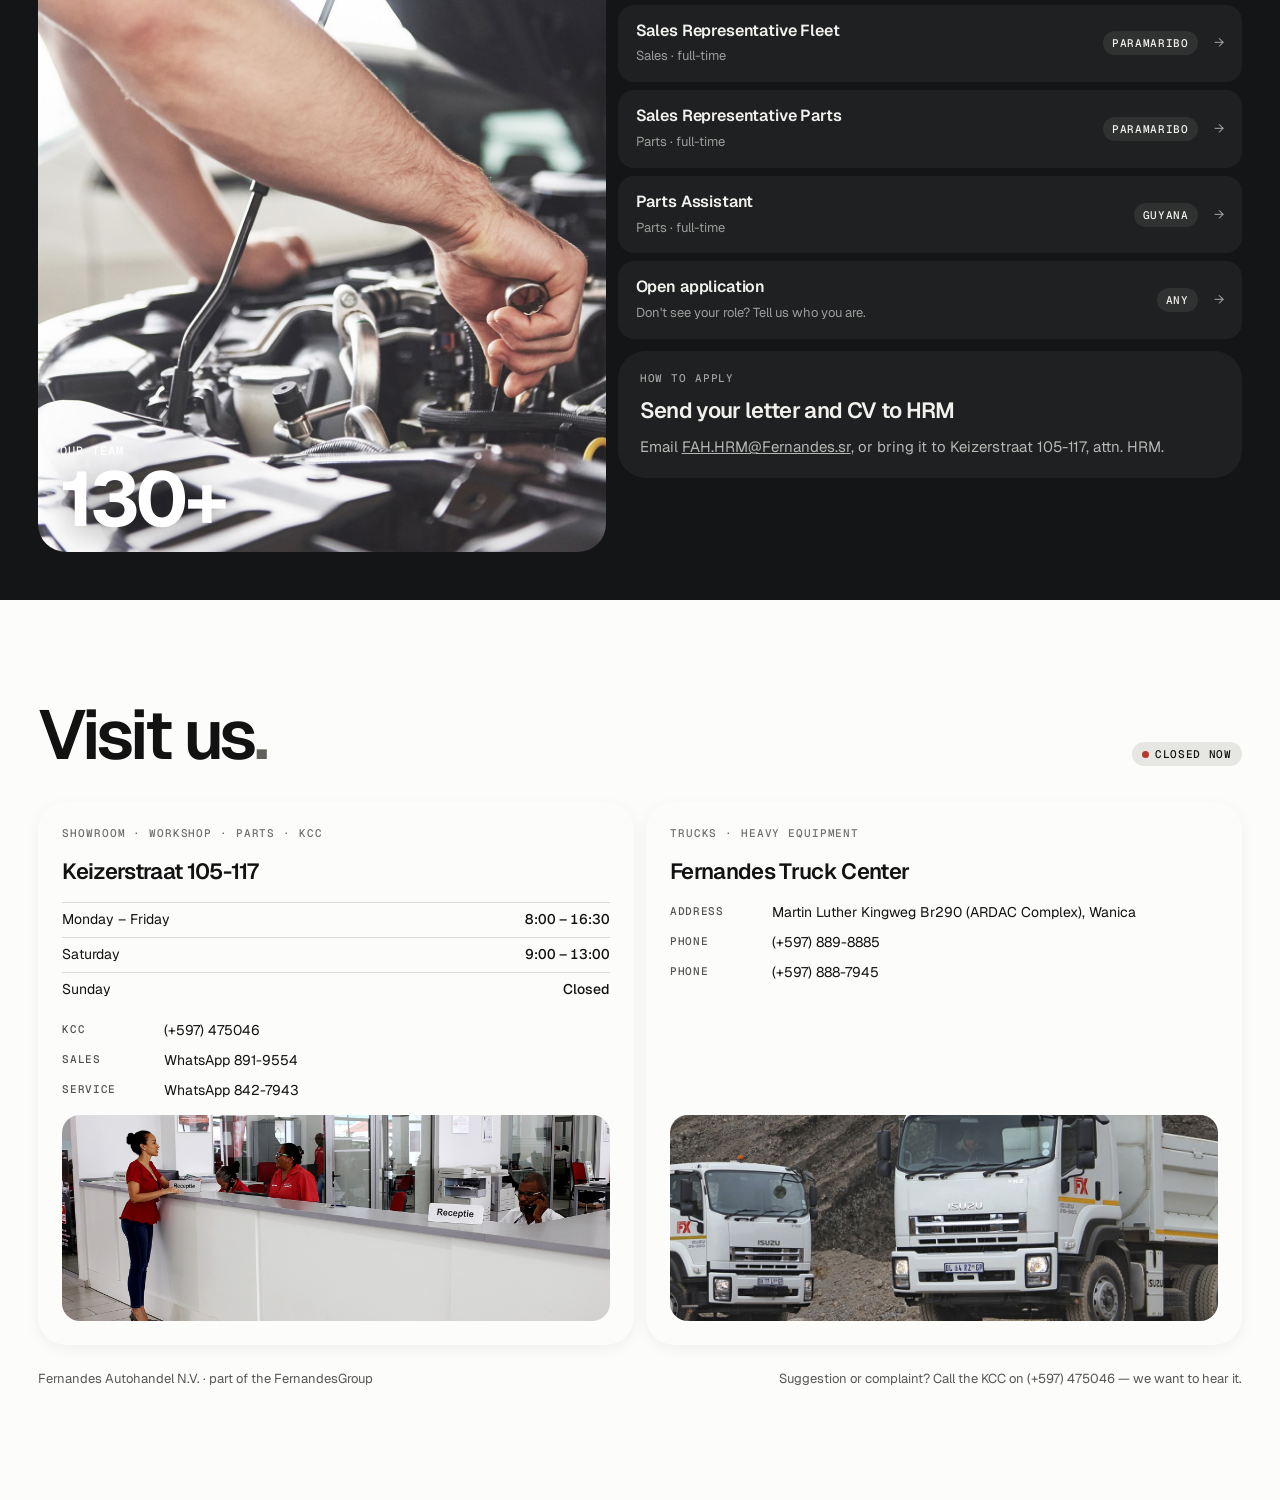
==== commit 46b94bd4: "Studio photos for every model Cut-out shots from Fernandes' own vehicle pages (fernandesautomotive.c" ====
--- a/about.html
+++ b/about.html
@@ -185,7 +185,7 @@
   <div class="legal" style="opacity:.7"><span>Fernandes Autohandel N.V. · part of the FernandesGroup</span><span>Suggestion or complaint? Call the KCC on (+597) 475046 — we want to hear it.</span></div>
 </section>
 
-<script src="assets/data/models.js?v=8"></script>
+<script src="assets/data/models.js?v=9"></script>
 <script src="assets/js/f-base.js?v=7"></script>
 <script src="assets/js/f-nav.js?v=9"></script>
 <script src="assets/js/f-pages.js?v=1"></script>
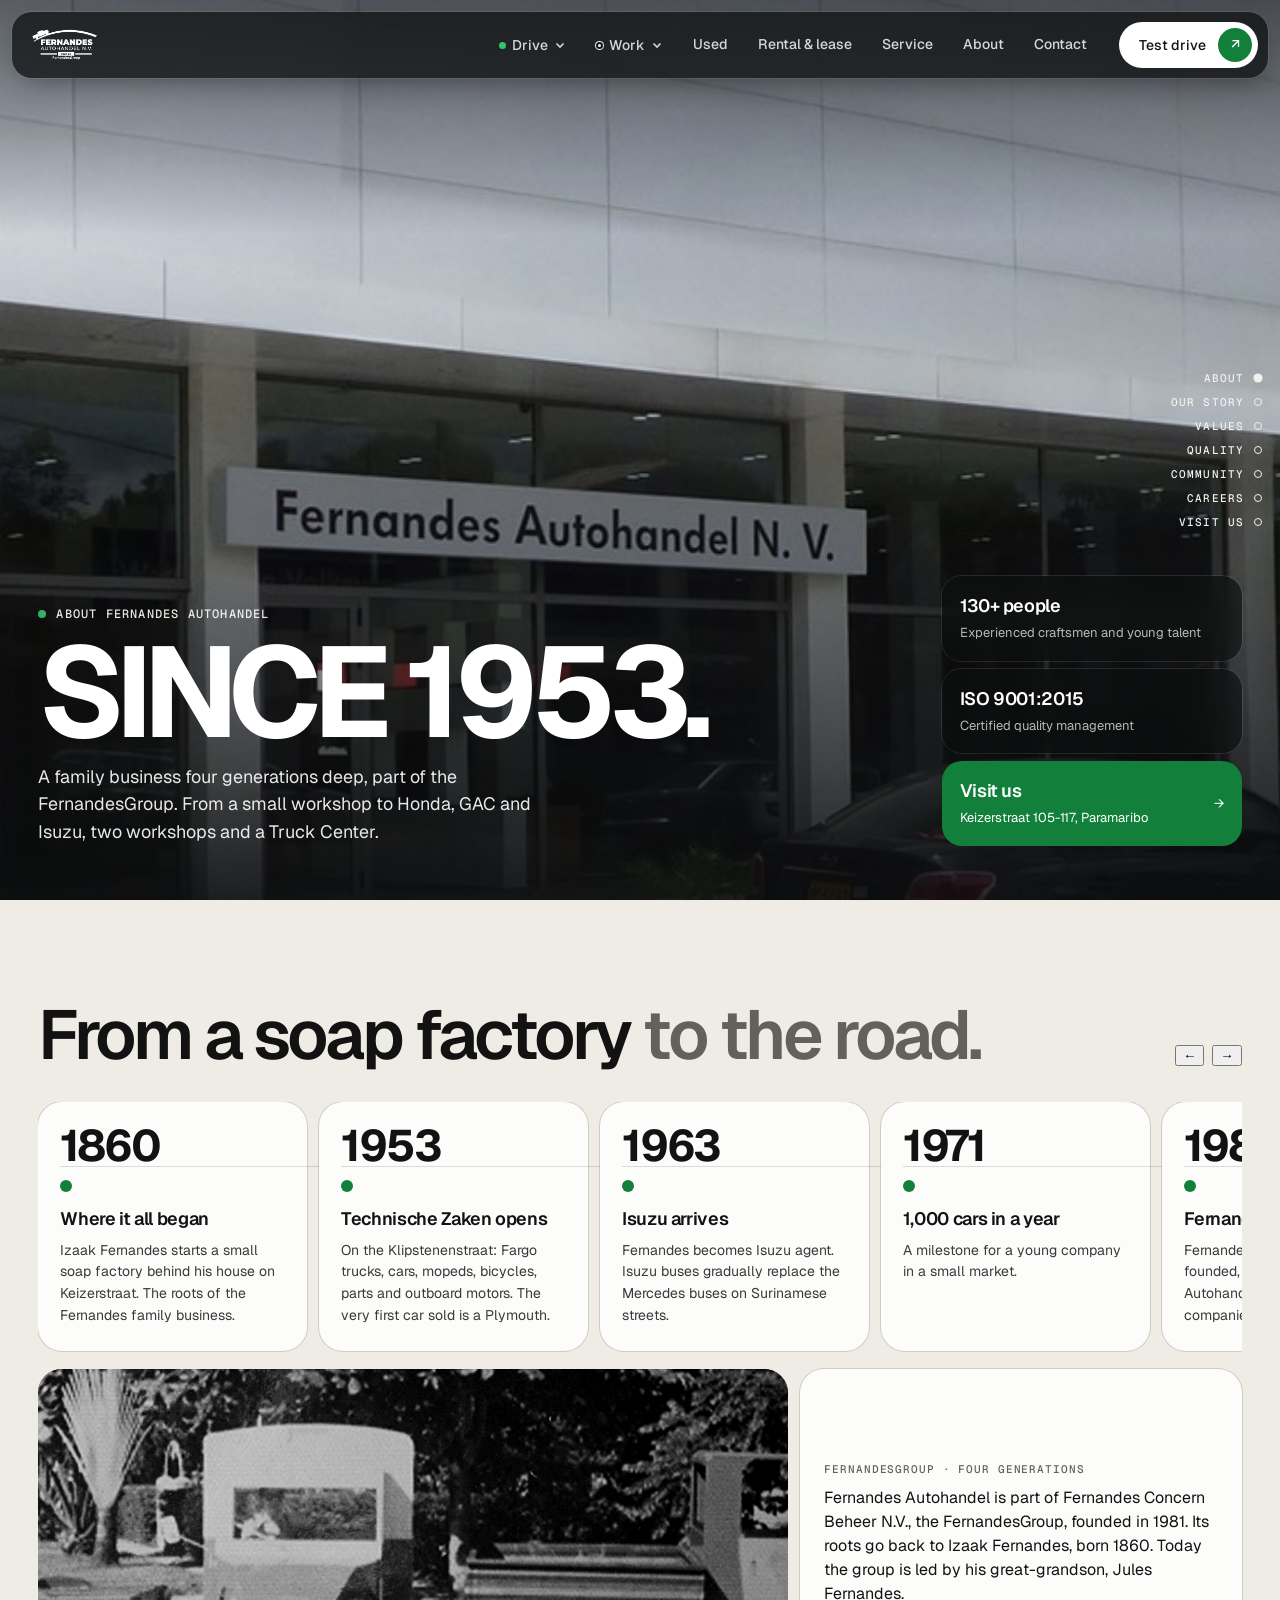
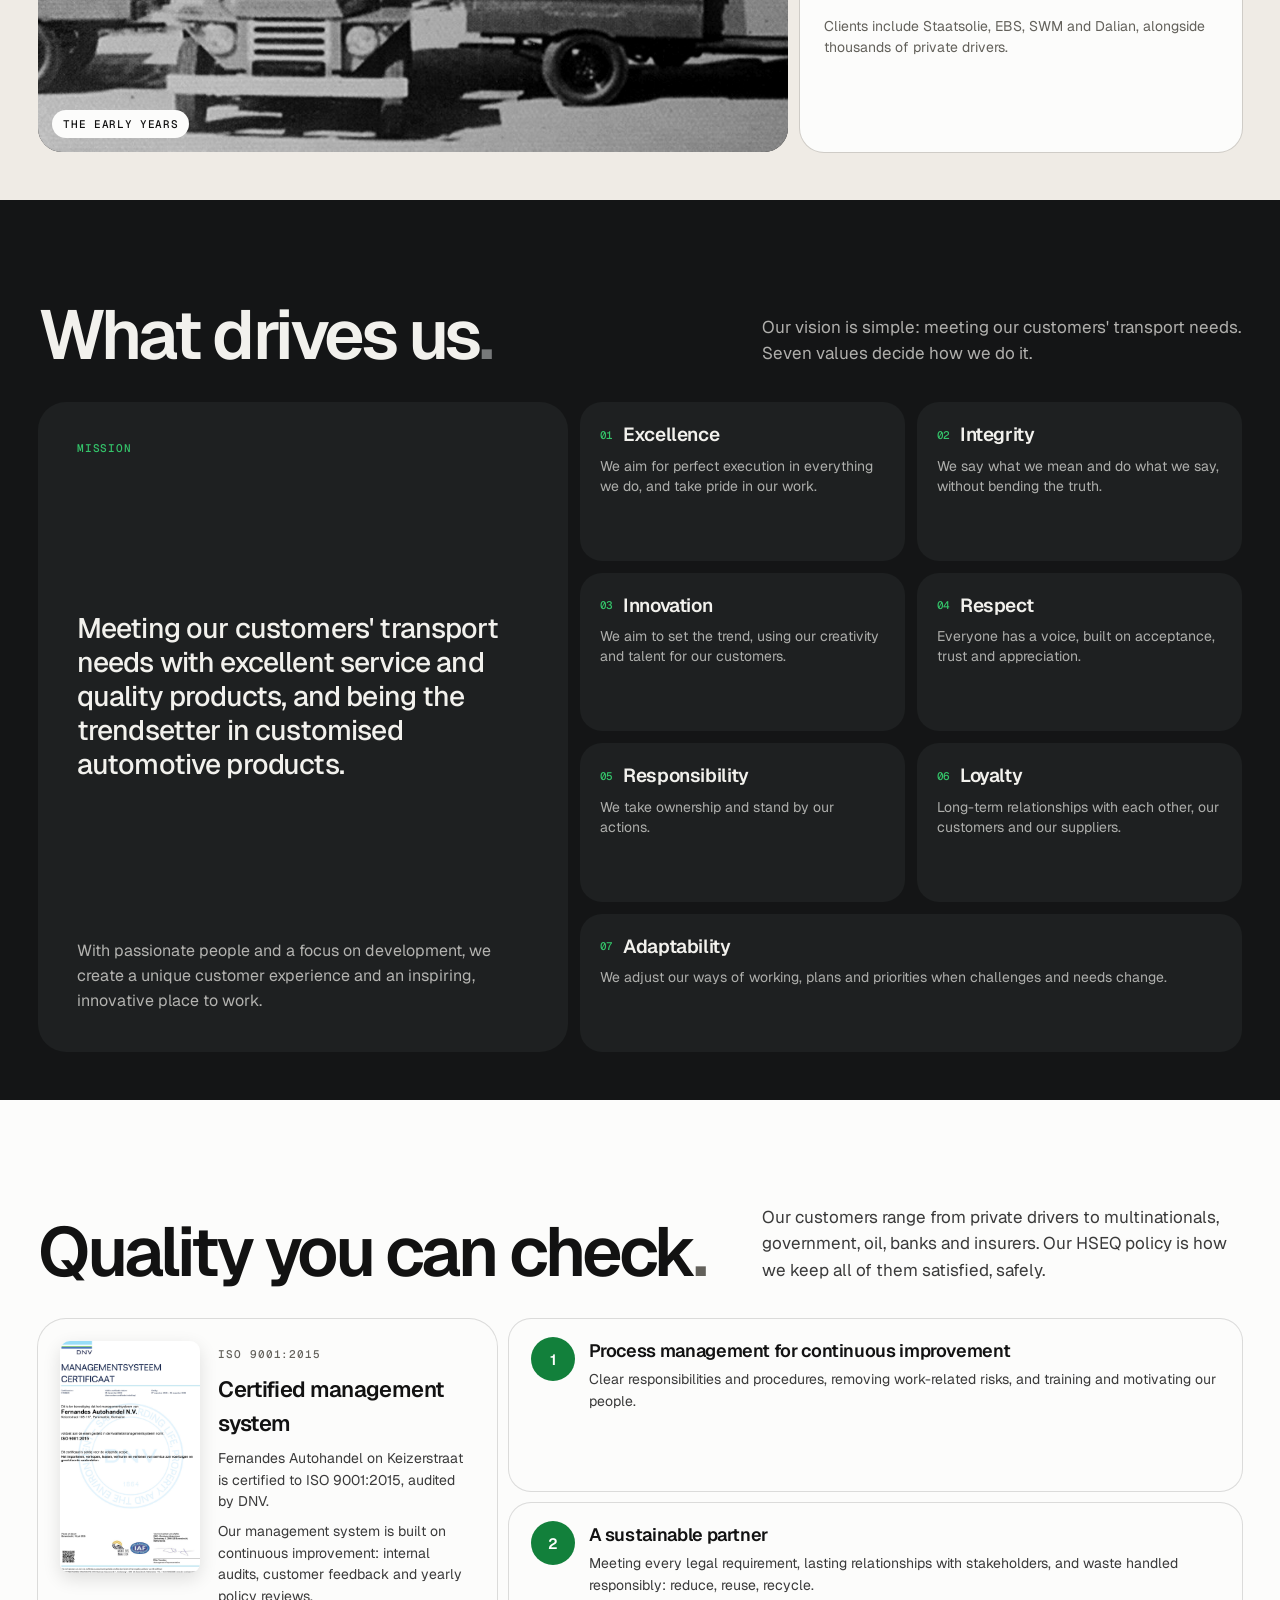
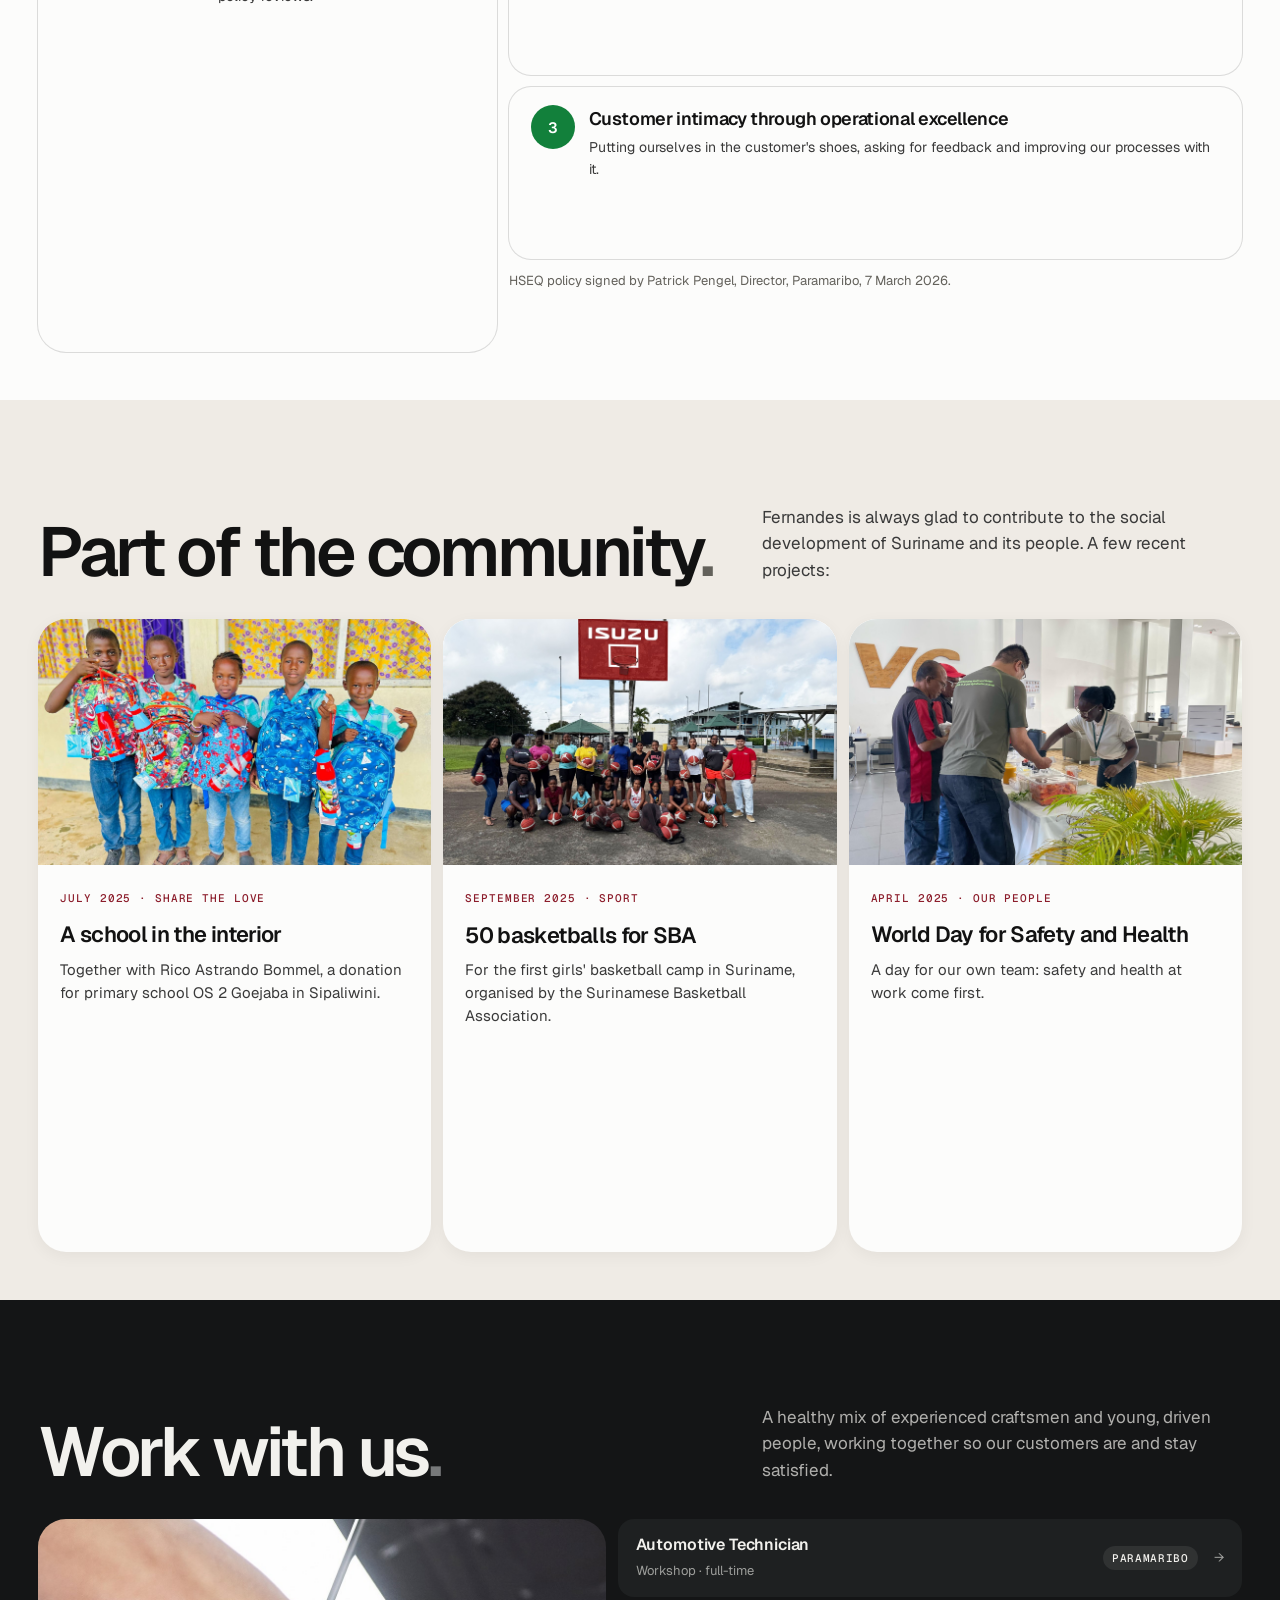
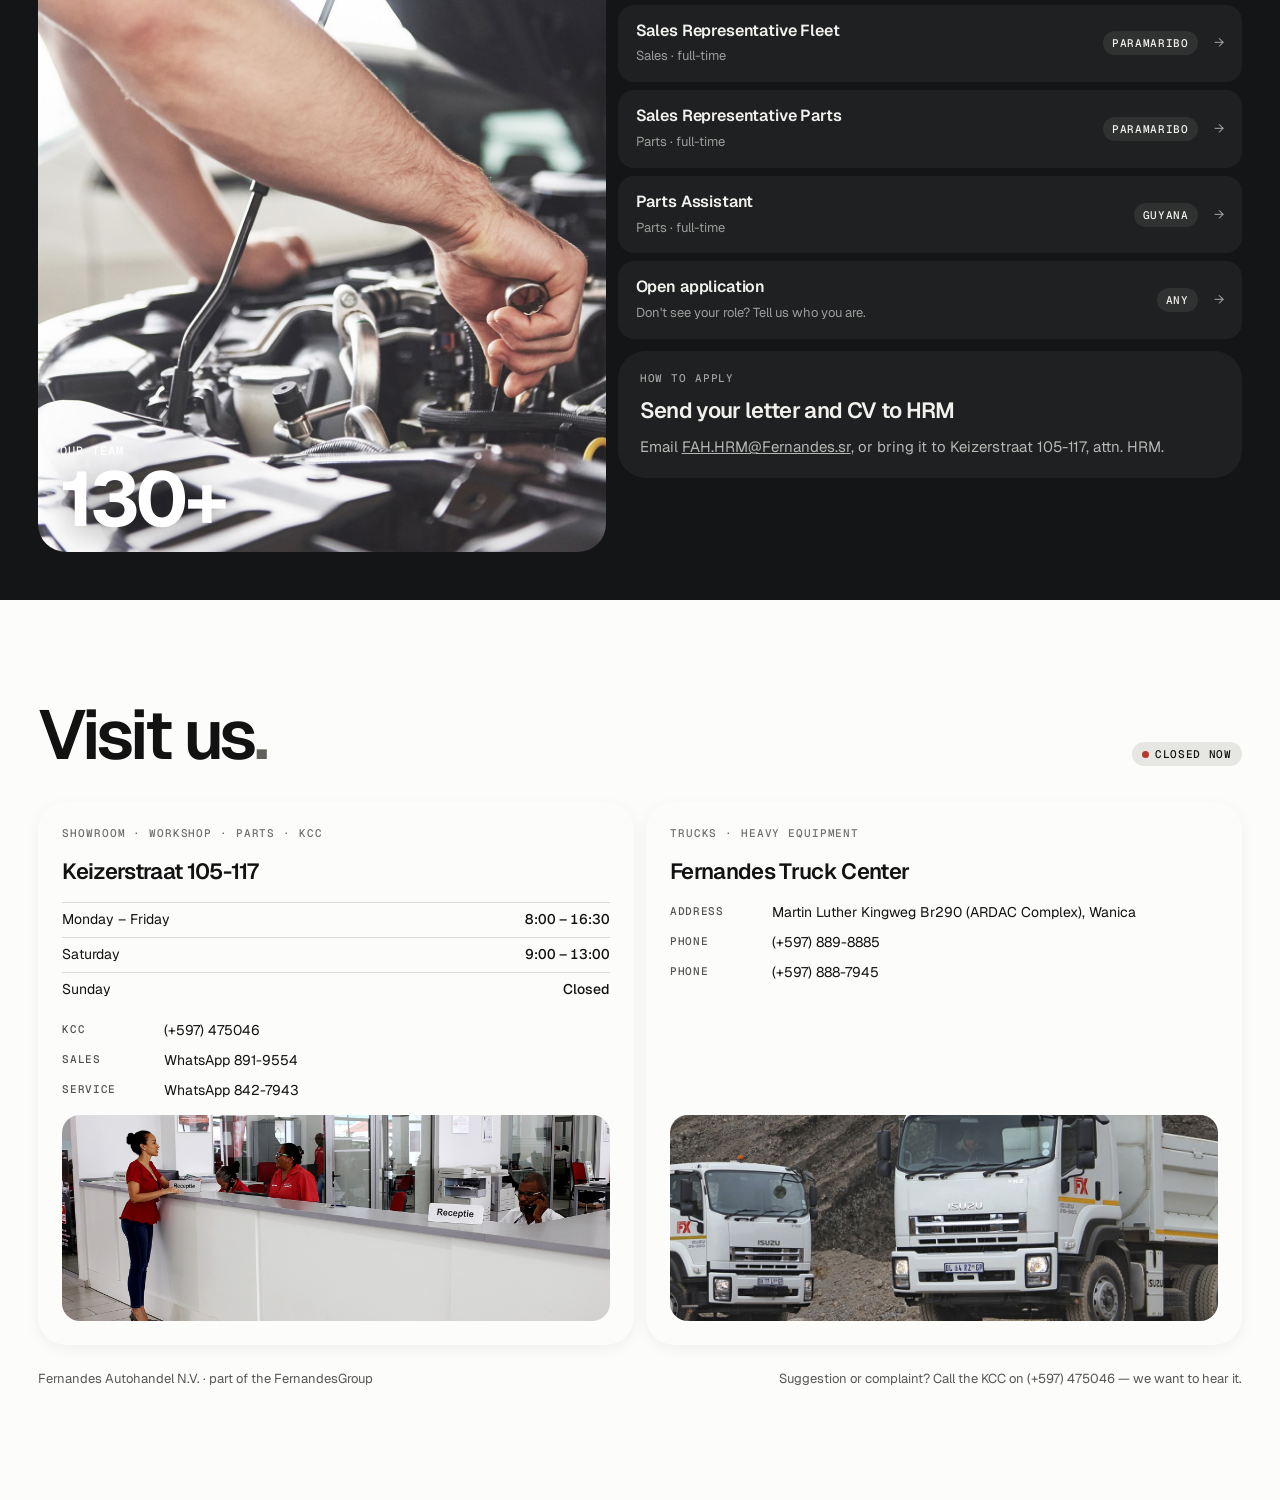
==== commit e40cf792: "Dark column menu: use the studio photos for model thumbnails Co-Authored-By: Claude Opus 5.5 <norepl" ====
--- a/about.html
+++ b/about.html
@@ -9,7 +9,7 @@
 <link rel="preconnect" href="https://fonts.gstatic.com" crossorigin>
 <link href="https://fonts.googleapis.com/css2?family=Geist:wght@400;500;600;700&family=Geist+Mono:wght@500&display=swap" rel="stylesheet">
 <link rel="stylesheet" href="assets/css/f-base.css?v=7">
-<link rel="stylesheet" href="assets/css/f-nav.css?v=9">
+<link rel="stylesheet" href="assets/css/f-nav.css?v=11">
 <link rel="stylesheet" href="assets/css/f-model.css?v=7">
 <link rel="stylesheet" href="assets/css/f-pages.css?v=1">
 <link rel="stylesheet" href="assets/css/f-compact.css?v=2">
@@ -187,7 +187,7 @@
 
 <script src="assets/data/models.js?v=9"></script>
 <script src="assets/js/f-base.js?v=7"></script>
-<script src="assets/js/f-nav.js?v=9"></script>
+<script src="assets/js/f-nav.js?v=11"></script>
 <script src="assets/js/f-pages.js?v=1"></script>
 </body>
 </html>
--- a/assets/css/f-nav.css
+++ b/assets/css/f-nav.css
@@ -78,3 +78,13 @@
 /* Brand name in a column heading links to the brand page */
 .mega__brandlink { color: inherit; transition: color .2s; }
 .mega__brandlink:hover { color: var(--accent-2); }
+
+/* ★ = model has its own page */
+.mstar { font-style: normal; font-size: .8em; color: var(--accent-2); margin-left: 5px; vertical-align: 1px; }
+.mega__legend { font-size: 12px; color: rgba(255,255,255,.6); padding: 6px 4px 0; }
+.mega__legend .mstar { margin: 0 4px 0 0; }
+body.theme-white .mstar { color: var(--accent); }
+body.theme-white .mega__legend { color: var(--muted); }
+
+/* Column menu: studio shots shown whole on a light tile */
+.mega__model img.is-studio { object-fit: contain; background: #f1f1ef; padding: 3px 4px; }
